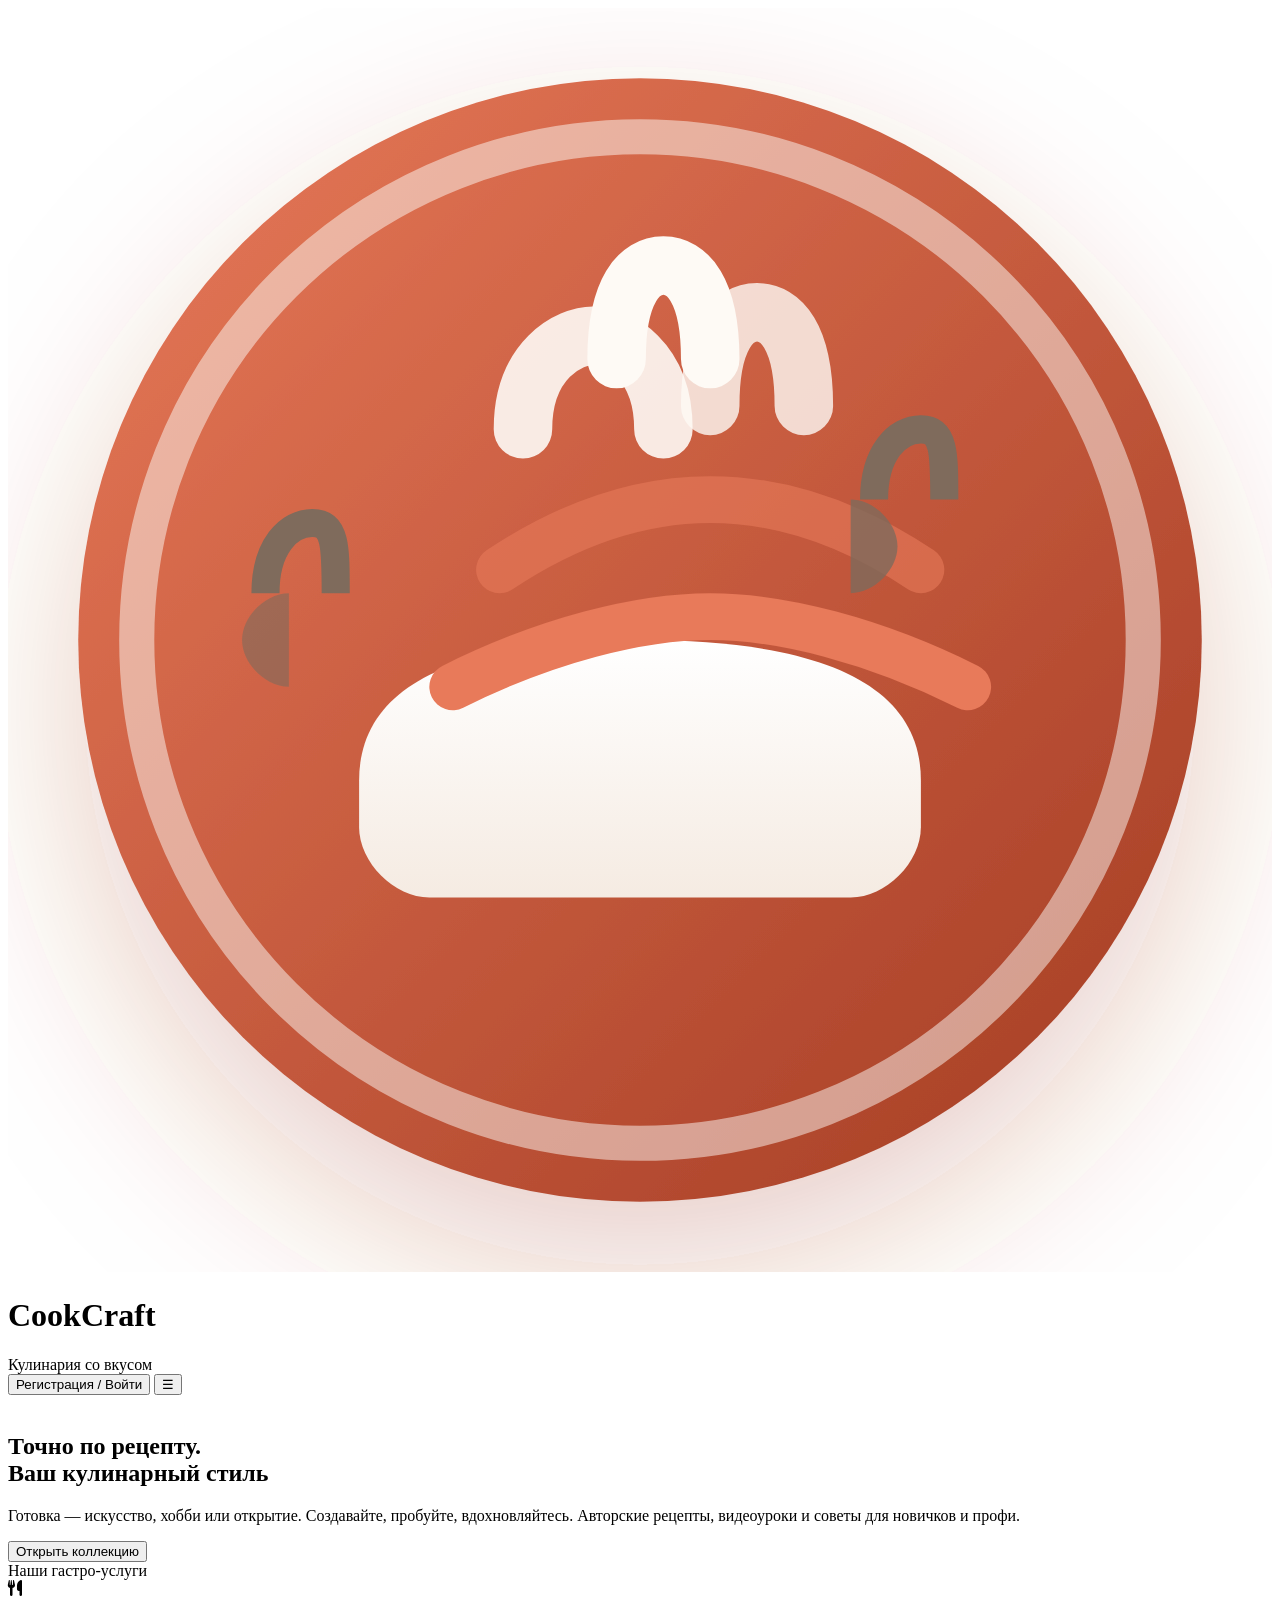
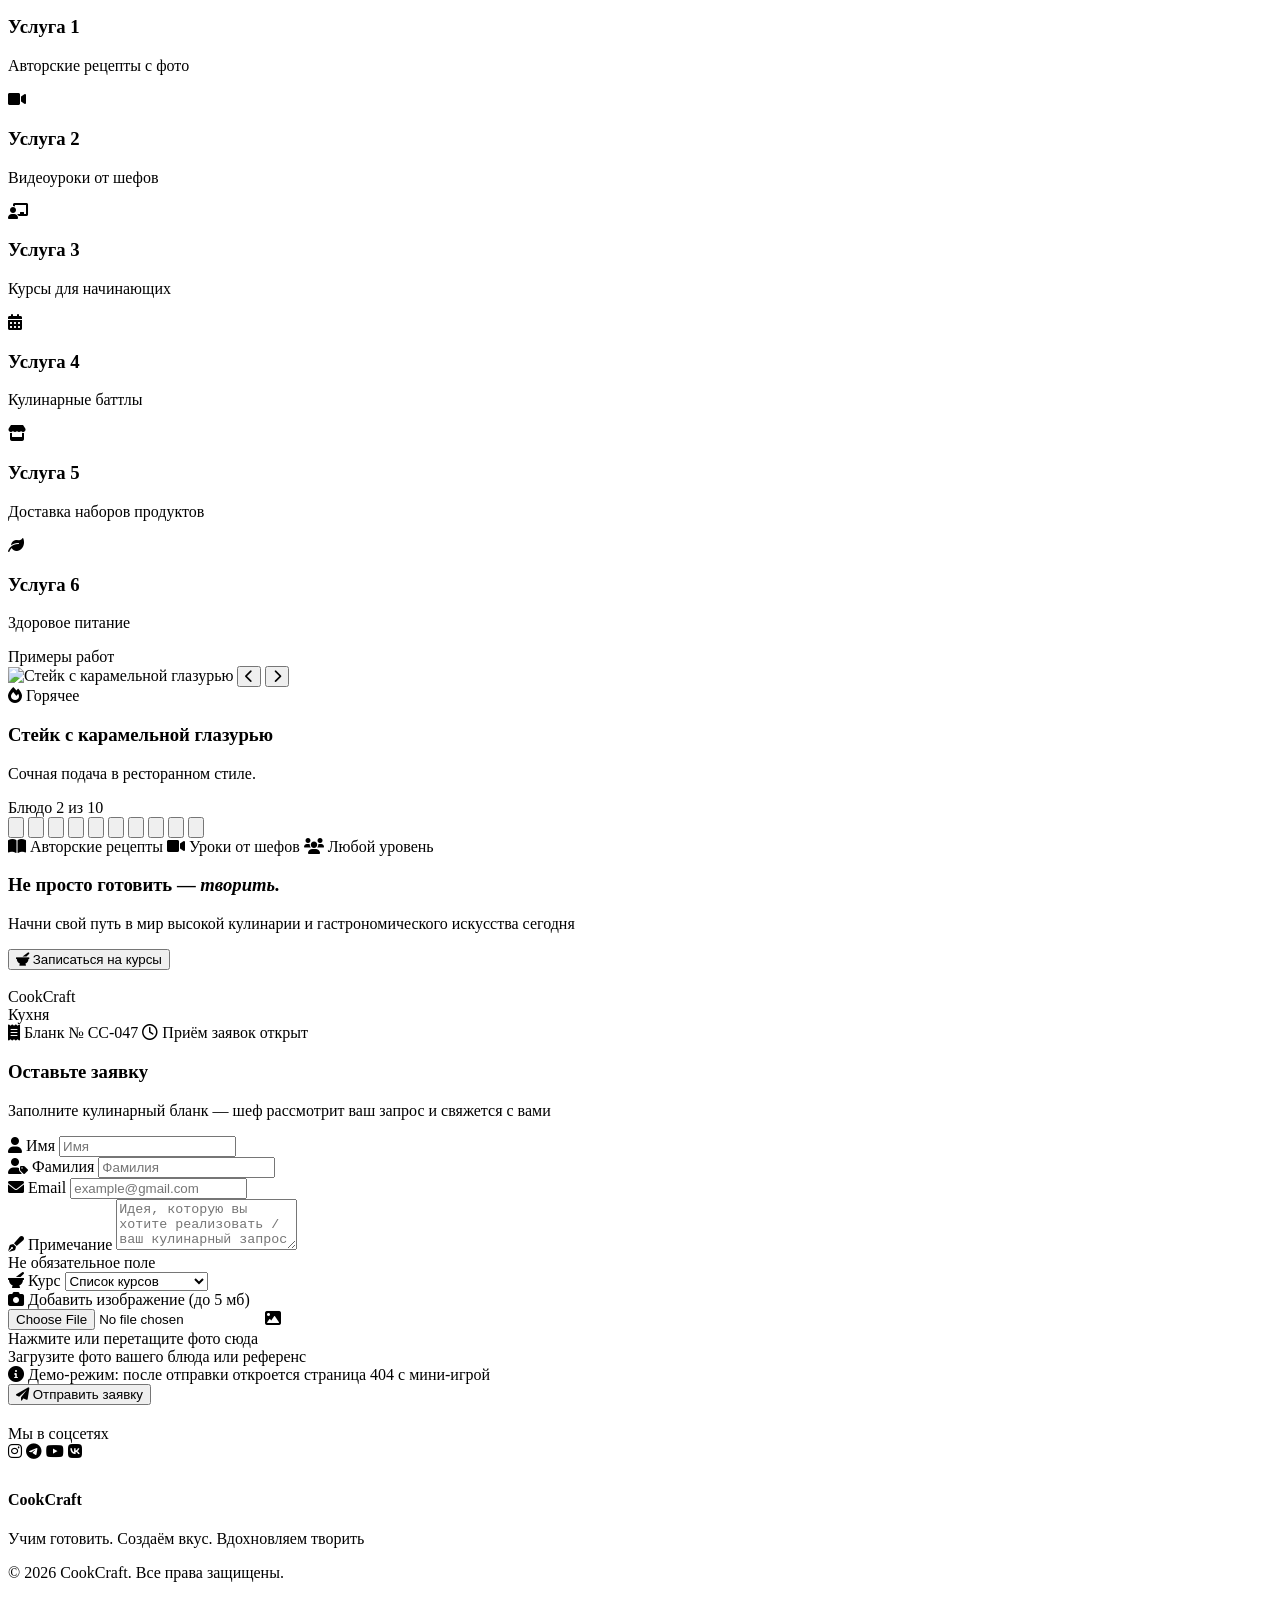
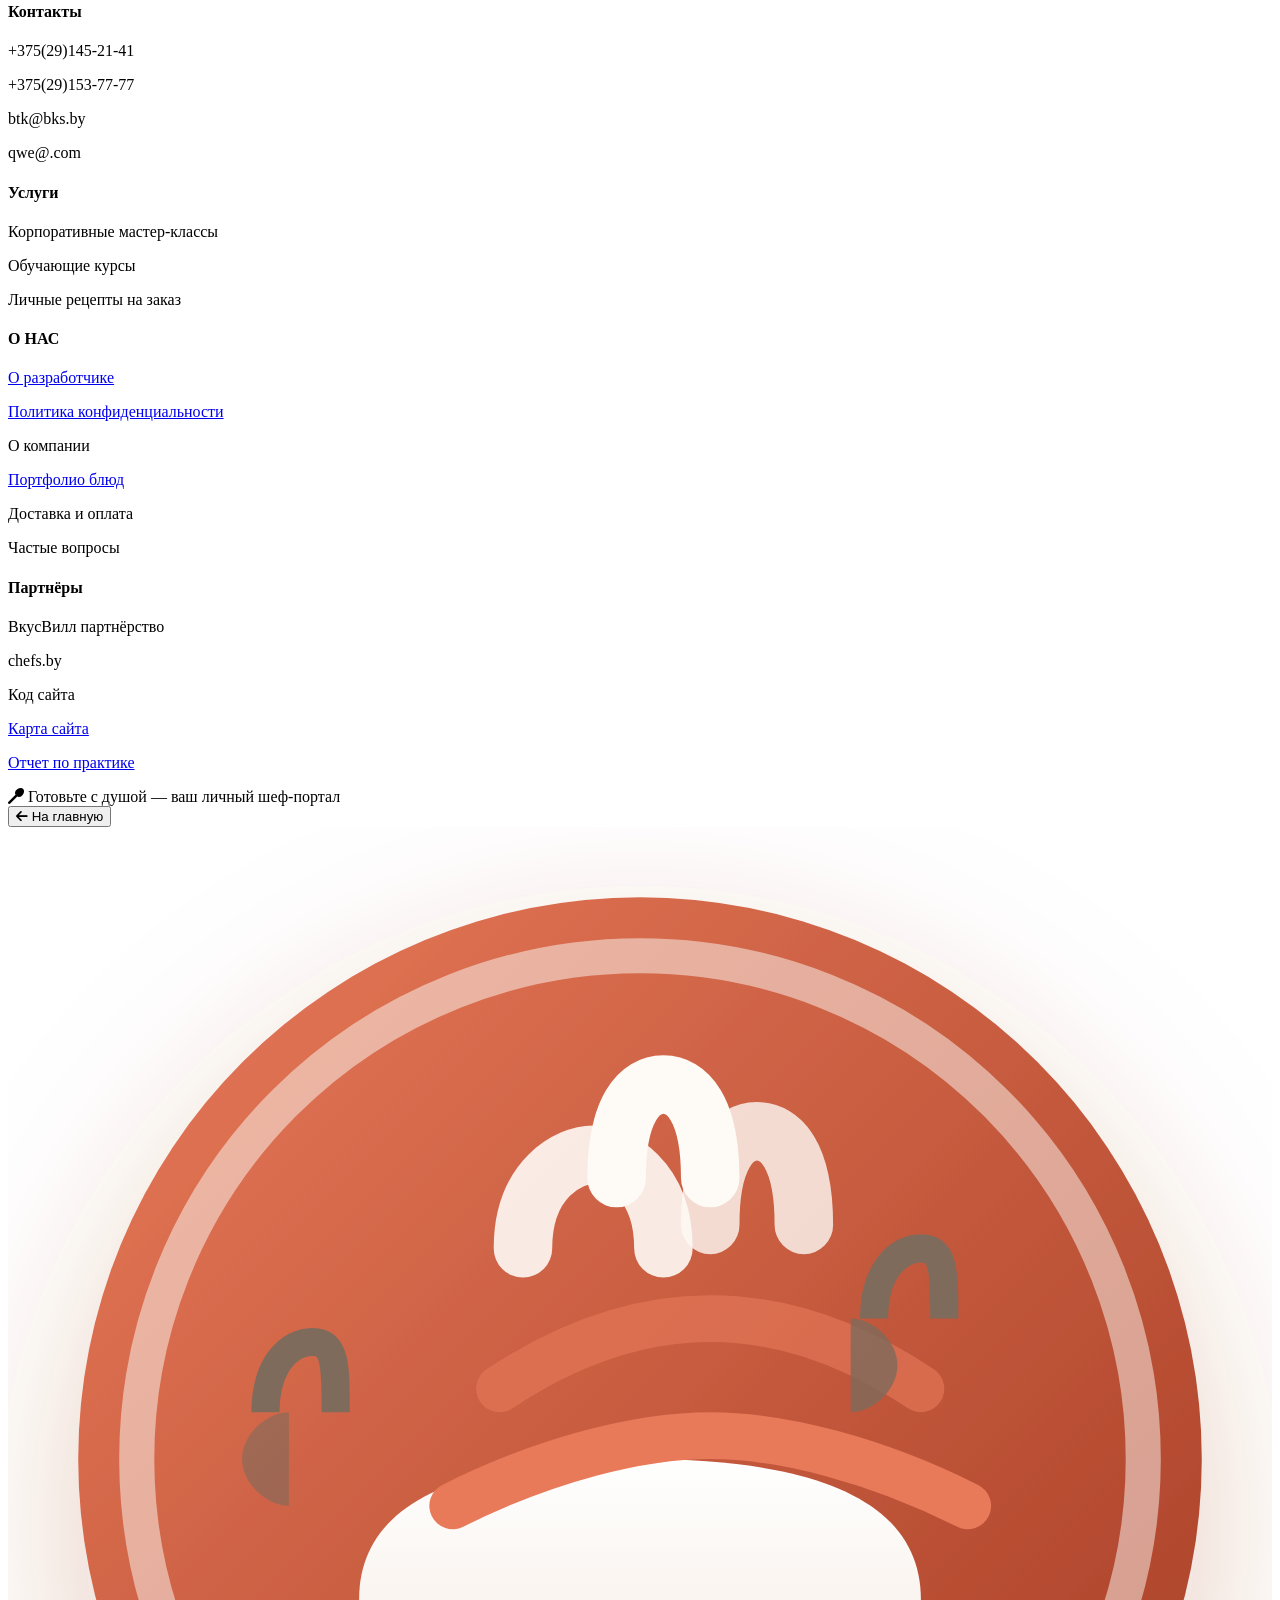
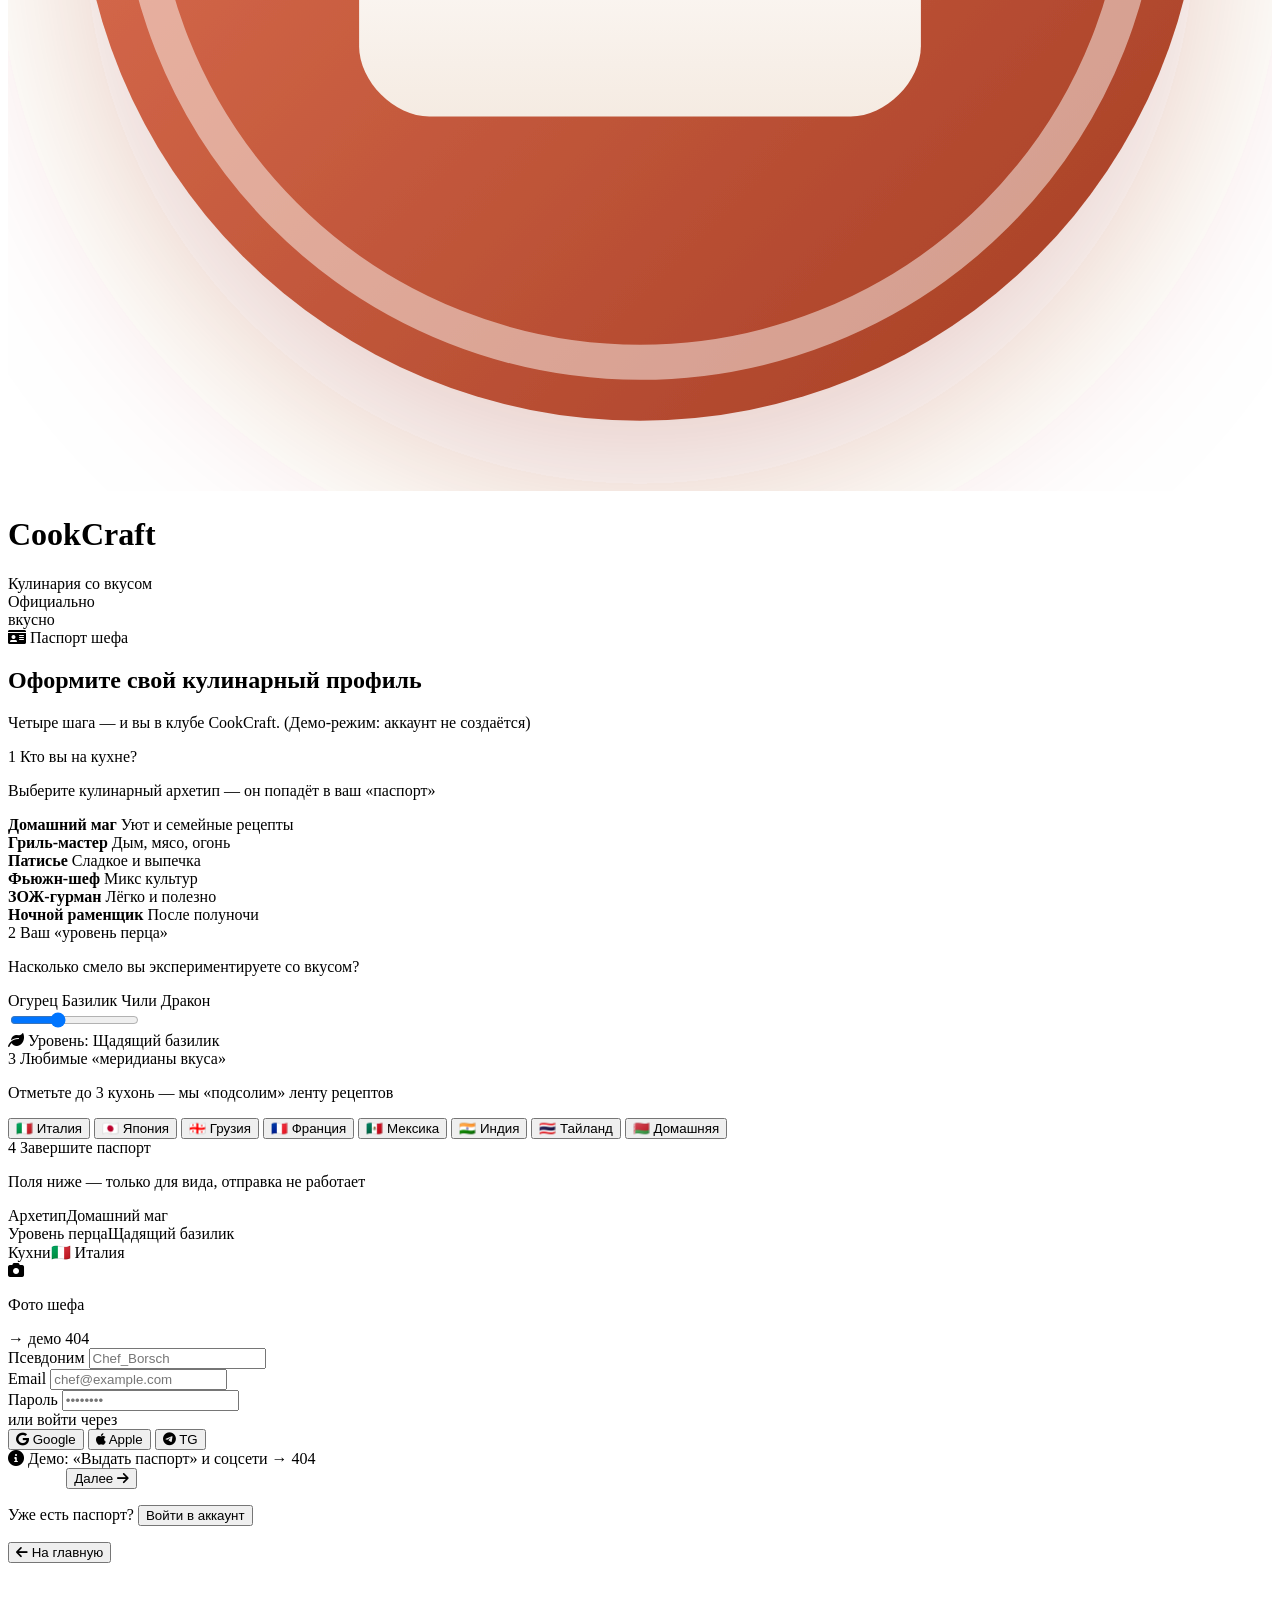
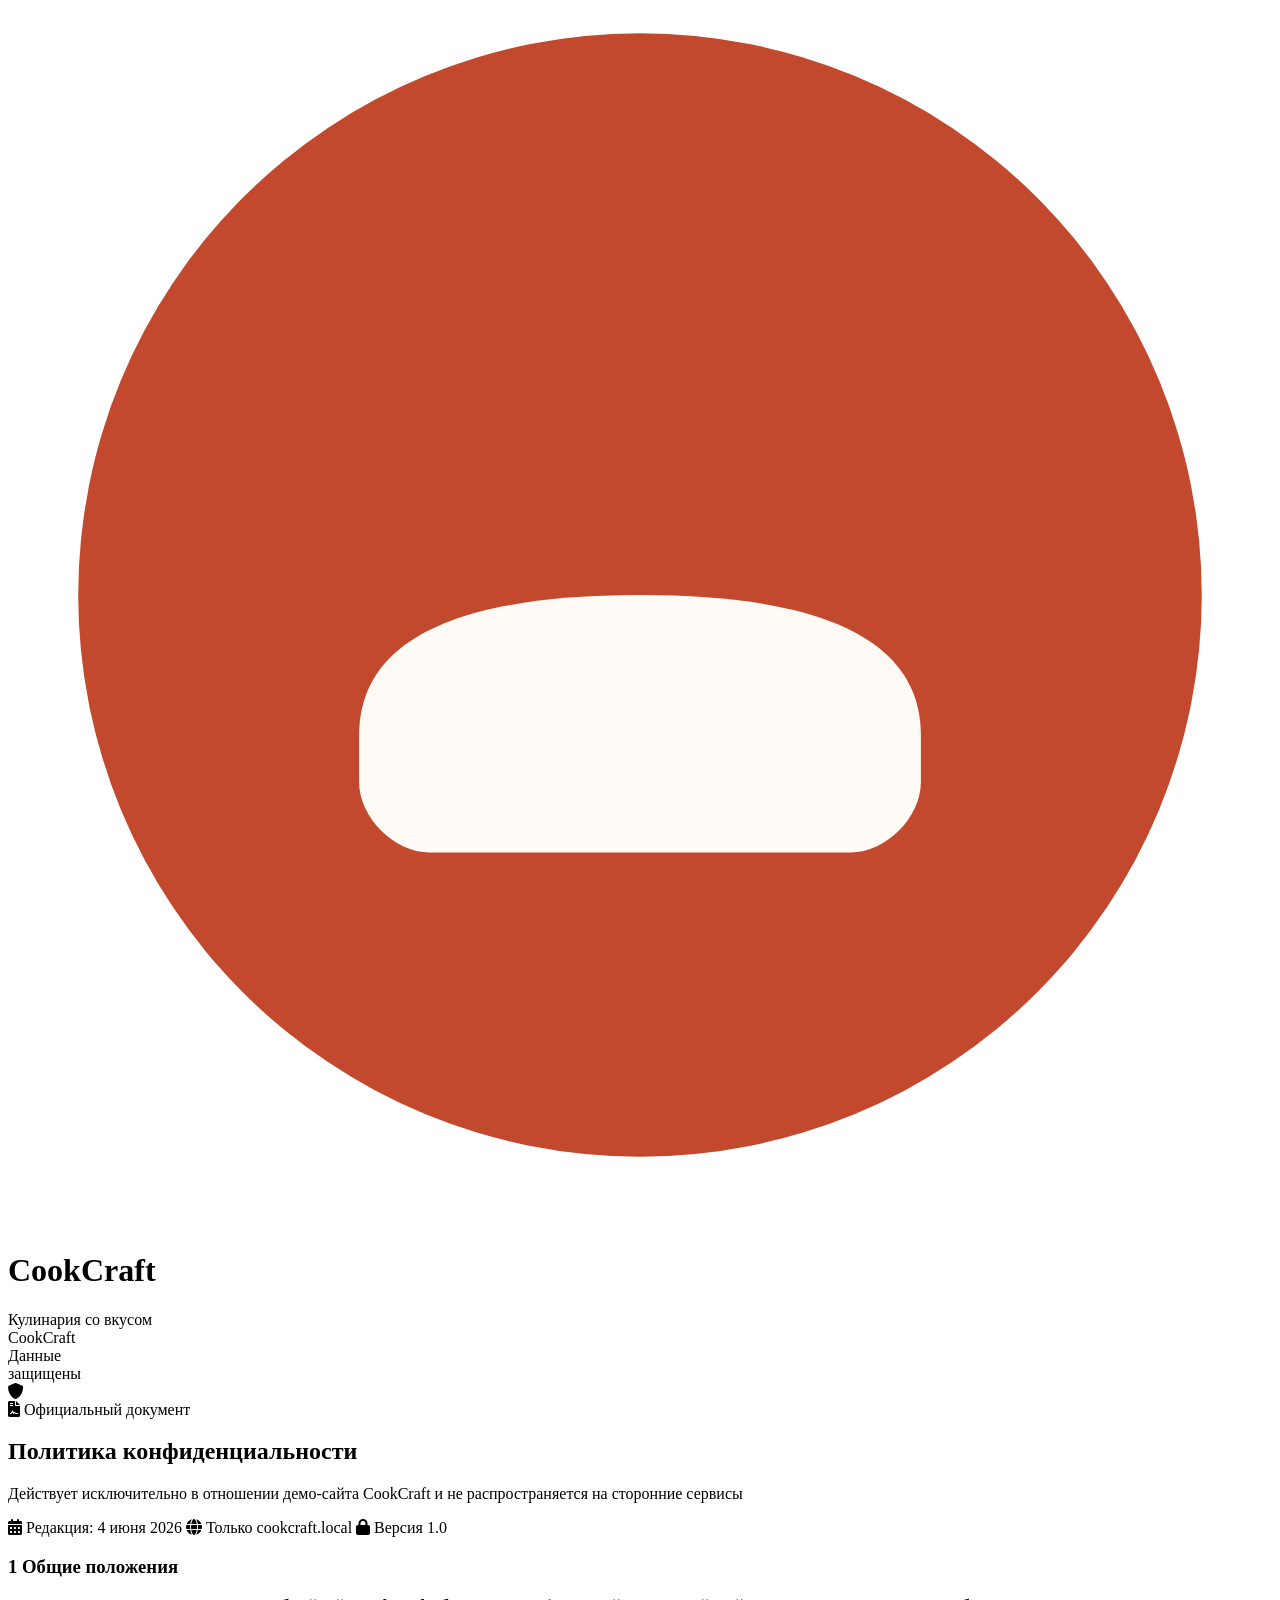
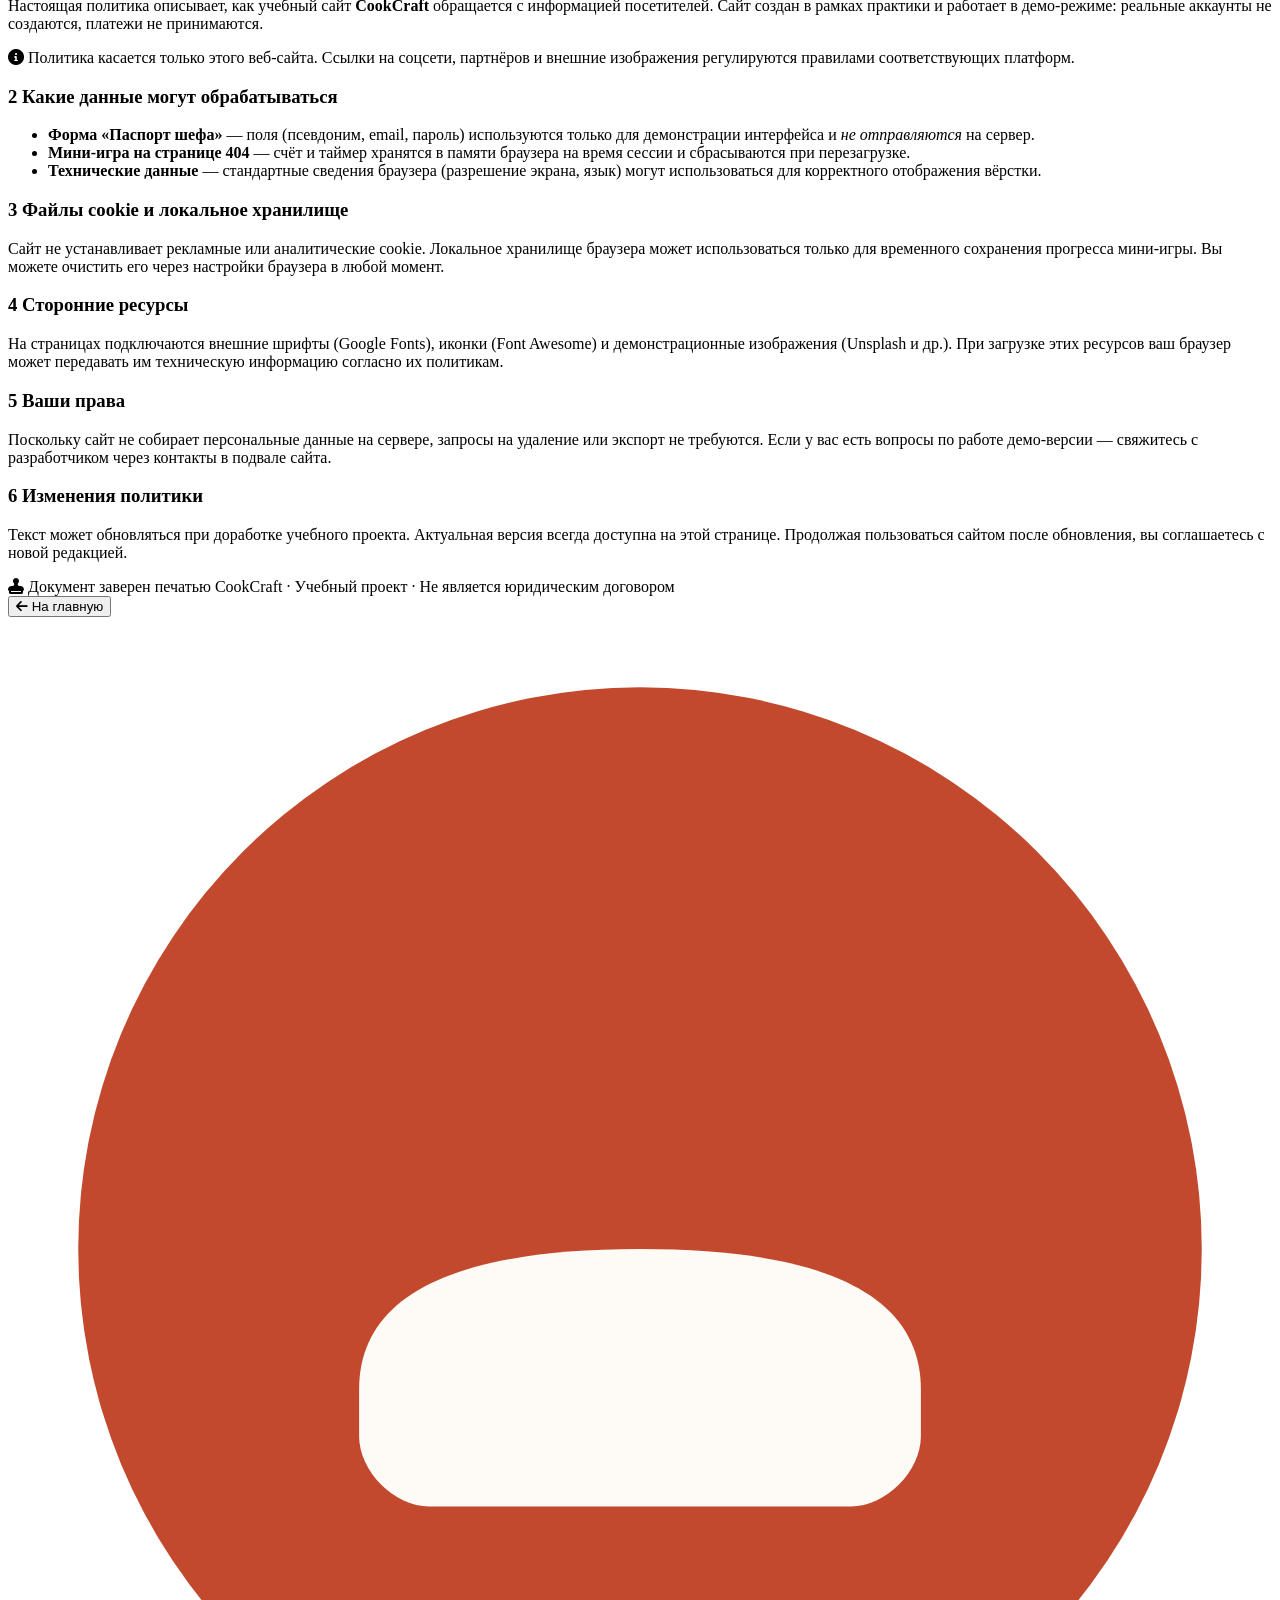
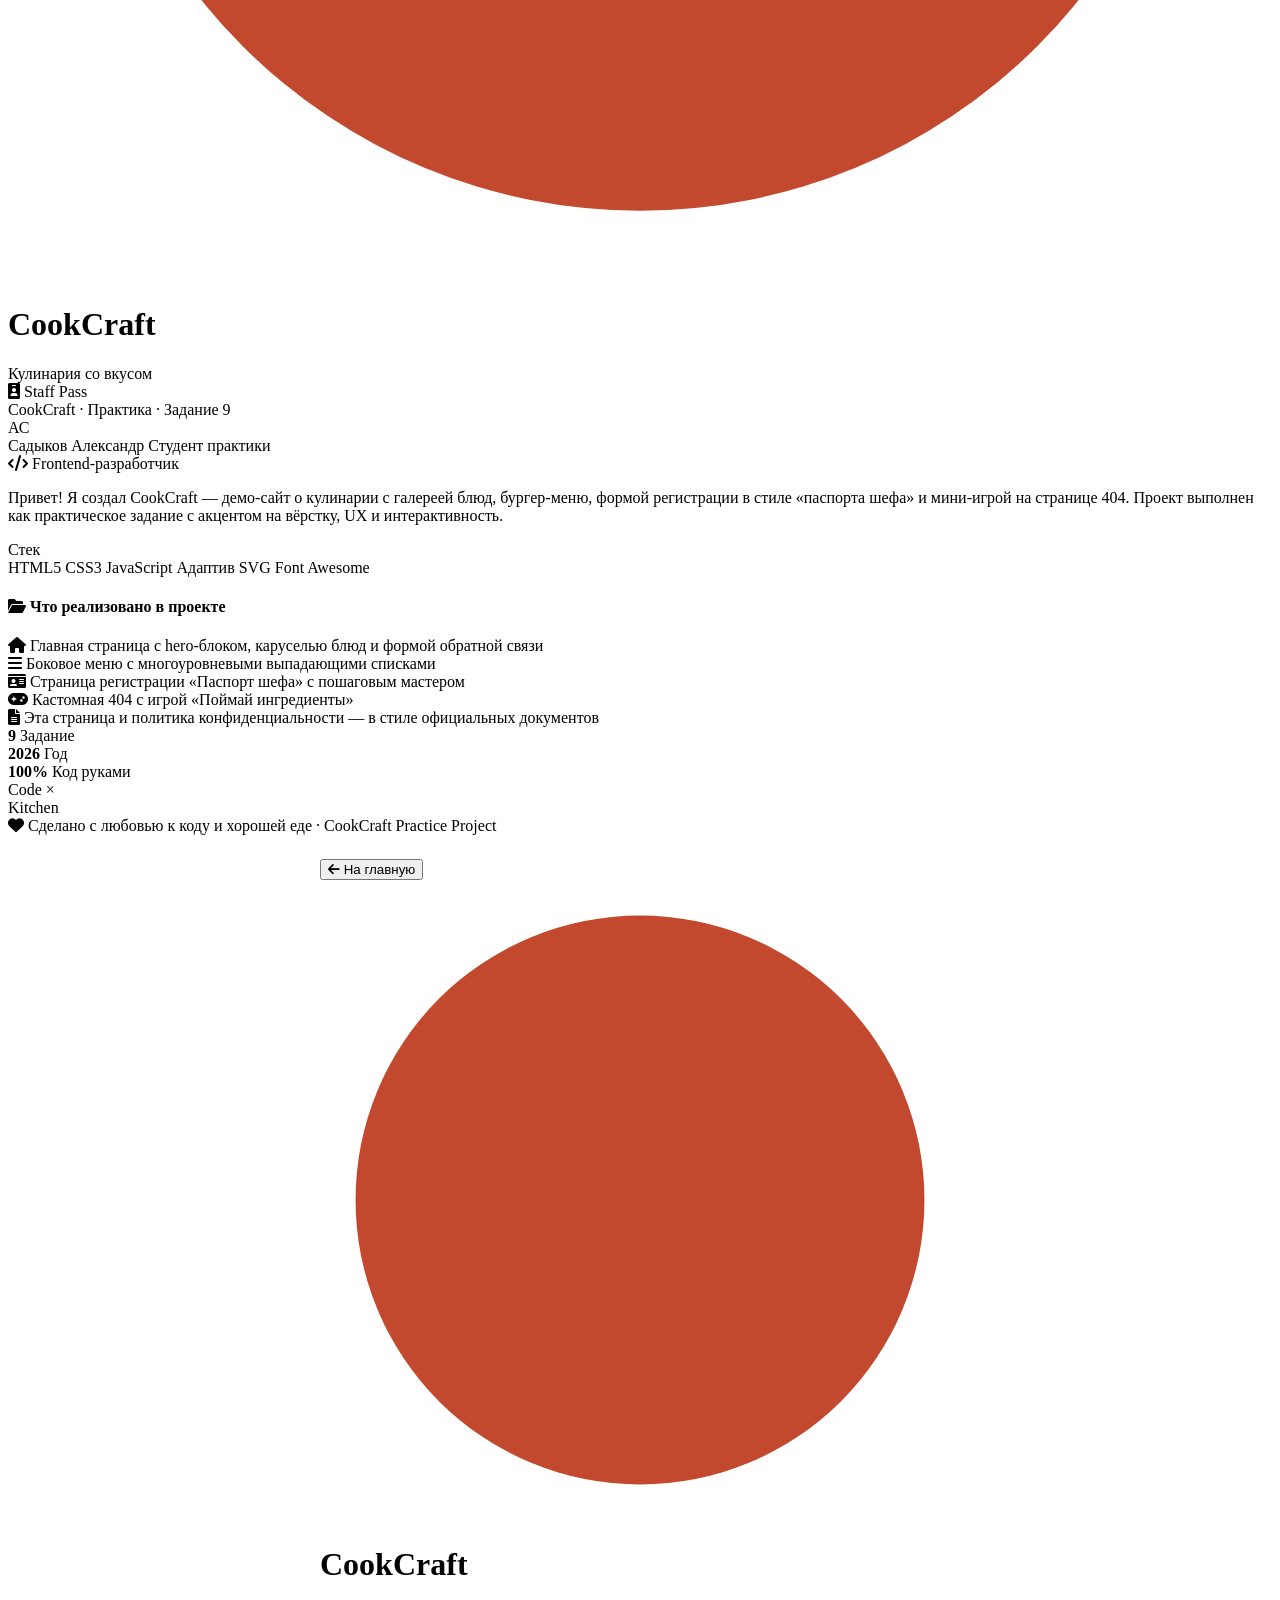
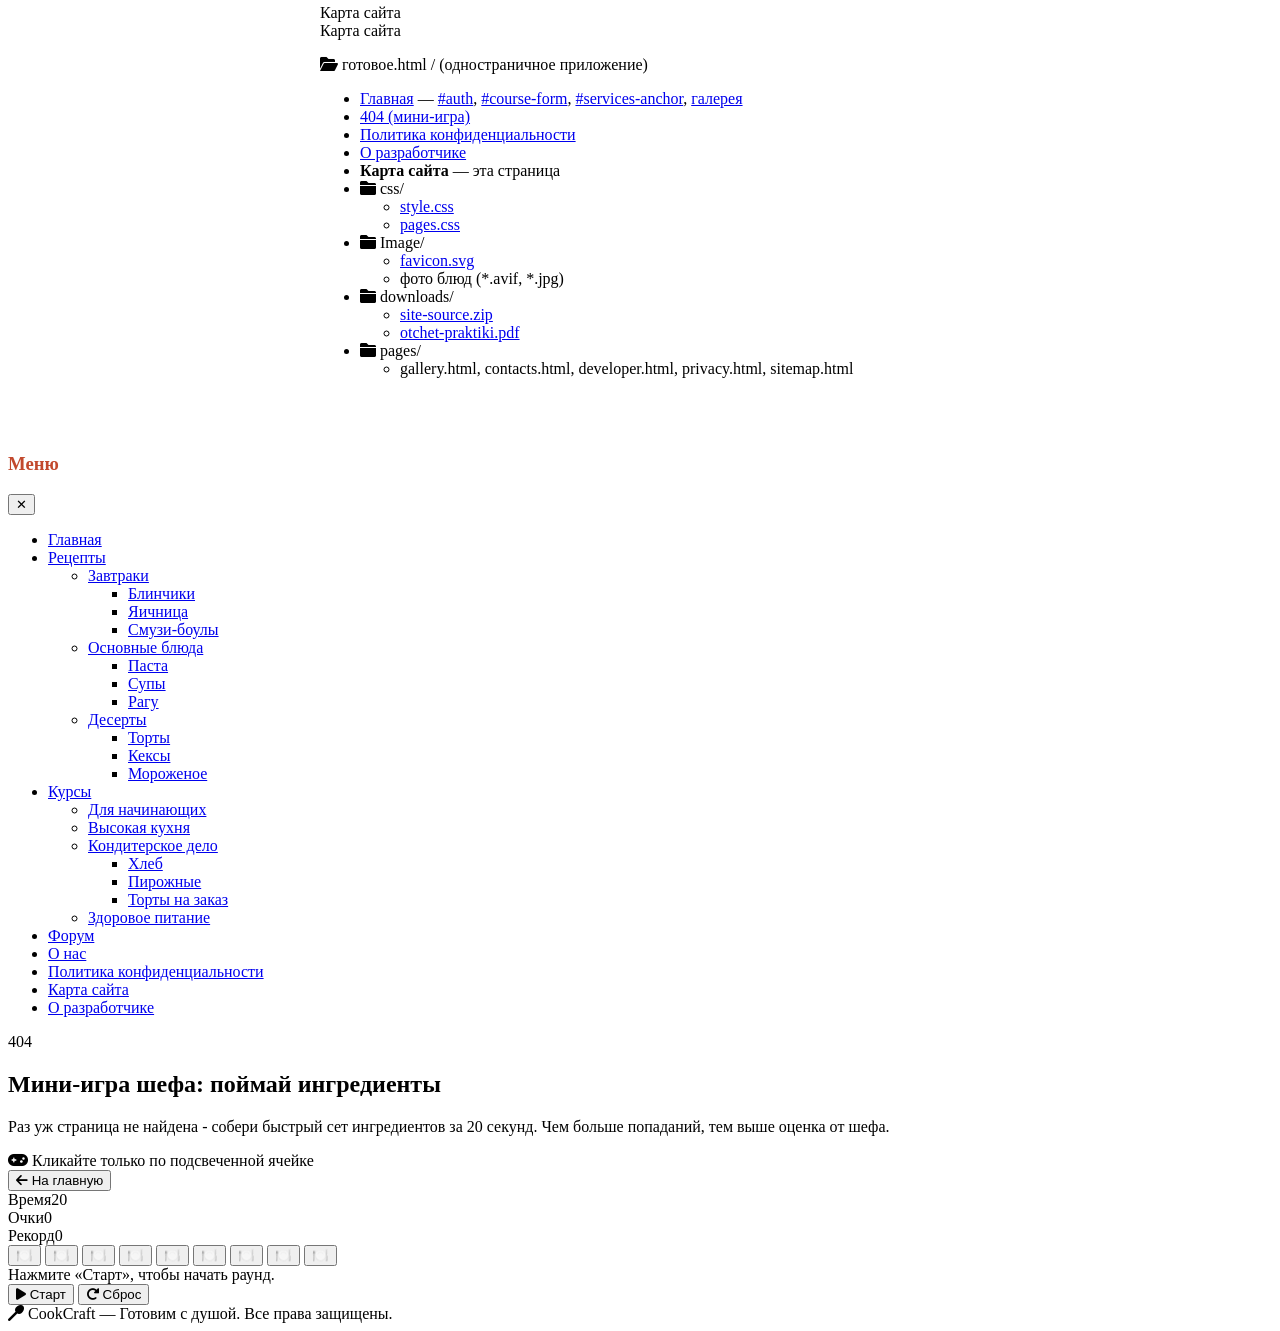
==== готовое.html @ fa6bad03 "Add files via upload" ====
﻿<!DOCTYPE html>
<html lang="ru">
<head>
    <meta charset="UTF-8">
    <meta name="viewport" content="width=device-width, initial-scale=1.0, user-scalable=yes">
    <title>CookCraft | Кулинарный сайт — рецепты, курсы, вдохновение</title>
    <link href="https://fonts.googleapis.com/css2?family=Inter:opsz,wght@14..32,300;14..32,400;14..32,500;14..32,600;14..32,700;14..32,800&family=Playfair+Display:ital,wght@0,600;0,700;0,800;1,600&display=swap" rel="stylesheet">
    <link rel="stylesheet" href="https://cdnjs.cloudflare.com/ajax/libs/font-awesome/6.0.0-beta3/css/all.min.css">
    <link rel="icon" type="image/svg+xml" href="Image/favicon.svg">
    <link rel="stylesheet" href="css/style.css">
    <link rel="stylesheet" href="css/pages.css">

</head>
<body>

<div id="mainContent" class="main-content">
    <div class="container">
        <div class="header">
            <div class="logo-area">
                <svg class="logo-icon" viewBox="0 0 54 54" xmlns="http://www.w3.org/2000/svg">
                    <defs>
                        <linearGradient id="lg1" x1="0%" y1="0%" x2="100%" y2="100%">
                            <stop offset="0%" stop-color="#e87a5a"/>
                            <stop offset="100%" stop-color="#a33b22"/>
                        </linearGradient>
                        <linearGradient id="lg2" x1="0%" y1="0%" x2="0%" y2="100%">
                            <stop offset="0%" stop-color="#fff"/>
                            <stop offset="100%" stop-color="#f5ebe2"/>
                        </linearGradient>
                        <filter id="s1" x="-20%" y="-20%" width="140%" height="140%">
                            <feDropShadow dx="0" dy="3" stdDeviation="4" flood-color="#a33b22" flood-opacity="0.25"/>
                        </filter>
                    </defs>
                    <circle cx="27" cy="27" r="24" fill="url(#lg1)" filter="url(#s1)"/>
                    <circle cx="27" cy="27" r="21.5" fill="none" stroke="#fefaf5" stroke-width="1.5" opacity="0.5"/>
                    <path d="M15 33c0-4 4-6 12-6s12 2 12 6v2c0 1.5-1.5 3-3 3H18c-1.5 0-3-1.5-3-3v-2z" fill="url(#lg2)"/>
                    <path d="M19 29c4-2 8-3 11-3s7 1 11 3" fill="none" stroke="#e87a5a" stroke-width="2" stroke-linecap="round"/>
                    <path d="M21 24c3-2 6-3 9-3s6 1 9 3" fill="none" stroke="#e87a5a" stroke-width="2" stroke-linecap="round" opacity="0.6"/>
                    <path d="M22 18c0-3 2-4 3-4s3 1 3 4" fill="none" stroke="#fefaf5" stroke-width="2.5" stroke-linecap="round" opacity="0.9"/>
                    <path d="M30 17c0-3 1-4 2-4s2 1 2 4" fill="none" stroke="#fefaf5" stroke-width="2.5" stroke-linecap="round" opacity="0.8"/>
                    <path d="M26 15c0-3 1-4 2-4s2 1 2 4" fill="none" stroke="#fefaf5" stroke-width="2.5" stroke-linecap="round"/>
                    <path d="M36 21c1 0 2 1 2 2s-1 2-2 2" fill="#7f6b5c" opacity="0.8"/>
                    <path d="M37 21c0-2 1-3 2-3s1 1 1 3" fill="none" stroke="#7f6b5c" stroke-width="1.2"/>
                    <path d="M12 25c-1 0-2 1-2 2s1 2 2 2" fill="#7f6b5c" opacity="0.6"/>
                    <path d="M11 25c0-2 1-3 2-3s1 1 1 3" fill="none" stroke="#7f6b5c" stroke-width="1.2"/>
                </svg>
                <div class="logo-text">
                    <h1>CookCraft</h1>
                    <span>Кулинария со вкусом</span>
                </div>
            </div>
            <div class="header-actions">
                <button type="button" class="header-reg-btn" id="openRegistrationBtn">Регистрация / Войти</button>
                <button class="burger-btn" id="burgerToggle">☰</button>
            </div>
        </div>

        <div class="hero">
            <div class="hero-bg" aria-hidden="true">
                <img src="Image/photo-1414235077428-338989a2e8c0.avif" alt="">
                <div class="hero-overlay"></div>
            </div>
            <div class="hero-content">
                <div class="hero-text">
                    <h2>Точно по рецепту. <br> Ваш кулинарный стиль</h2>
                    <p>Готовка — искусство, хобби или открытие. Создавайте, пробуйте, вдохновляйтесь. Авторские рецепты, видеоуроки и советы для новичков и профи.</p>
                    <button type="button" class="hero-btn scroll-gallery">Открыть коллекцию</button>
                </div>
            </div>
        </div>

        <div class="services" id="services-anchor">
            <div class="section-title">Наши гастро-услуги</div>
            <div class="services-grid">
                <div class="service-card scroll-gallery" role="button" tabindex="0">
                    <div class="service-card-media">
                        <span class="service-card-badge"><i class="fas fa-utensils"></i></span>
                    </div>
                    <div class="service-card-body"><h3>Услуга 1</h3><p>Авторские рецепты с фото</p></div>
                </div>
                <div class="service-card link-404" role="button" tabindex="0">
                    <div class="service-card-media">
                        <span class="service-card-badge"><i class="fas fa-video"></i></span>
                    </div>
                    <div class="service-card-body"><h3>Услуга 2</h3><p>Видеоуроки от шефов</p></div>
                </div>
                <div class="service-card scroll-course" role="button" tabindex="0">
                    <div class="service-card-media">
                        <span class="service-card-badge"><i class="fas fa-chalkboard-user"></i></span>
                    </div>
                    <div class="service-card-body"><h3>Услуга 3</h3><p>Курсы для начинающих</p></div>
                </div>
                <div class="service-card link-404" role="button" tabindex="0">
                    <div class="service-card-media">
                        <span class="service-card-badge"><i class="fas fa-calendar-alt"></i></span>
                    </div>
                    <div class="service-card-body"><h3>Услуга 4</h3><p>Кулинарные баттлы</p></div>
                </div>
                <div class="service-card link-404" role="button" tabindex="0">
                    <div class="service-card-media">
                        <span class="service-card-badge"><i class="fas fa-store"></i></span>
                    </div>
                    <div class="service-card-body"><h3>Услуга 5</h3><p>Доставка наборов продуктов</p></div>
                </div>
                <div class="service-card link-404" role="button" tabindex="0">
                    <div class="service-card-media">
                        <span class="service-card-badge"><i class="fas fa-leaf"></i></span>
                    </div>
                    <div class="service-card-body"><h3>Услуга 6</h3><p>Здоровое питание</p></div>
                </div>
            </div>
        </div>

        <div class="gallery" id="gallery">
            <div class="section-title">Примеры работ</div>
            <div class="gallery-showcase" id="galleryCarousel">
                <div class="gallery-main">
                    <div class="gallery-viewport" id="galleryViewport">
                        <img class="gallery-hero-img" id="galleryHeroImg" src="Image/photo-1498837167922-ddd27525d352.avif" alt="Сезонная тарелка шефа">
                        <button type="button" class="gallery-nav-btn" id="galleryPrev" aria-label="Предыдущее блюдо"><i class="fas fa-chevron-left"></i></button>
                        <button type="button" class="gallery-nav-btn" id="galleryNext" aria-label="Следующее блюдо"><i class="fas fa-chevron-right"></i></button>
                        <div class="gallery-progress" aria-hidden="true"><div class="gallery-progress-fill" id="galleryProgressFill"></div></div>
                    </div>
                    <div class="gallery-info">
                        <span class="gallery-info-tag" id="galleryPassTag"><i class="fas fa-leaf"></i> Заготовка</span>
                        <h3 id="galleryPassTitle">Сезонная тарелка шефа</h3>
                        <p id="galleryPassDesc">Свежие овощи, зелень и соус. Яркий старт меню.</p>
                        <div class="gallery-counter">Блюдо <span id="galleryCurrent">1</span> из <span id="galleryTotal">10</span></div>
                    </div>
                </div>
                <div class="gallery-thumbs" id="galleryThumbs">
                    <button type="button" class="gallery-thumb active" data-veg="tomato" data-index="0" data-full="Image/photo-1498837167922-ddd27525d352.avif" data-tag="Заготовка" data-icon="fa-leaf" data-title="Сезонная тарелка шефа" data-desc="Свежие овощи, зелень и соус. Яркий старт меню." aria-label="Сезонная тарелка">
                        <span class="gallery-veg-photo"><img src="Image/photo-1498837167922-ddd27525d352%20(1).avif" alt=""></span>
                    </button>
                    <button type="button" class="gallery-thumb" data-veg="pepper" data-index="1" data-full="Image/photo-1546833999-b9f581a1996d.avif" data-tag="Горячее" data-icon="fa-fire" data-title="Стейк с карамельной глазурью" data-desc="Сочная подача в ресторанном стиле." aria-label="Стейк">
                        <span class="gallery-veg-photo"><img src="Image/photo-1546833999-b9f581a1996d%20(1).avif" alt=""></span>
                    </button>
                    <button type="button" class="gallery-thumb" data-veg="eggplant" data-index="2" data-full="Image/photo-1571877227200-a0d98ea607e9.avif" data-tag="Десерт" data-icon="fa-cookie" data-title="Крем-брюле с ягодами" data-desc="Нежный десерт с хрустящей карамелью." aria-label="Крем-брюле">
                        <span class="gallery-veg-photo"><img src="Image/photo-1571877227200-a0d98ea607e9%20(1).avif" alt=""></span>
                    </button>
                    <button type="button" class="gallery-thumb" data-veg="carrot" data-index="3" data-full="Image/tagliatelle.jpg" data-tag="Паста" data-icon="fa-utensils" data-title="Тальятелле с трюфелем" data-desc="Домашняя паста и сливочный соус." aria-label="Паста">
                        <span class="gallery-veg-photo"><img src="Image/tagliatelle.jpg" alt=""></span>
                    </button>
                    <button type="button" class="gallery-thumb" data-veg="pumpkin" data-index="4" data-full="Image/photo-1547592166-23ac45744acd.avif" data-tag="Суп" data-icon="fa-mortar-pestle" data-title="Крем-суп из тыквы" data-desc="Тёплая классика с тостами и маслом." aria-label="Суп">
                        <span class="gallery-veg-photo"><img src="Image/photo-1547592166-23ac45744acd%20(1).avif" alt=""></span>
                    </button>
                    <button type="button" class="gallery-thumb" data-veg="cucumber" data-index="5" data-full="Image/photo-1546069901-ba9599a7e63c.avif" data-tag="ЗОЖ" data-icon="fa-seedling" data-title="Боул с авокадо и киноа" data-desc="Лёгкая подача для свежего меню." aria-label="Боул">
                        <span class="gallery-veg-photo"><img src="Image/photo-1546069901-ba9599a7e63c%20(1).avif" alt=""></span>
                    </button>
                    <button type="button" class="gallery-thumb" data-veg="lemon" data-index="6" data-full="Image/photo-1504674900247-0877df9cc836.avif" data-tag="Завтрак" data-icon="fa-sun" data-title="Завтрак шефа" data-desc="Красочная подача для идеального утра." aria-label="Завтрак">
                        <span class="gallery-veg-photo"><img src="Image/photo-1504674900247-0877df9cc836%20(1).avif" alt=""></span>
                    </button>
                    <button type="button" class="gallery-thumb" data-veg="tomato" data-index="7" data-full="Image/6003d054520a97c6cc64d61b5c8d73a0.jpg" data-tag="Выпечка" data-icon="fa-pizza-slice" data-title="Пицца из дровяной печи" data-desc="Хрустящая корочка и ароматный томатный соус." aria-label="Пицца">
                        <span class="gallery-veg-photo"><img src="Image/6003d054520a97c6cc64d61b5c8d73a0.jpg" alt=""></span>
                    </button>
                    <button type="button" class="gallery-thumb" data-veg="broccoli" data-index="8" data-full="Image/photo-1579584425555-c3ce17fd4351.avif" data-tag="Азия" data-icon="fa-fish" data-title="Суши-сет «Sakura»" data-desc="Точная нарезка и идеальная рисовая текстура." aria-label="Суши">
                        <span class="gallery-veg-photo"><img src="Image/photo-1579584425555-c3ce17fd4351%20(1).avif" alt=""></span>
                    </button>
                    <button type="button" class="gallery-thumb" data-veg="corn" data-index="9" data-full="Image/photo-1509440159596-0249088772ff.avif" data-tag="Хлеб" data-icon="fa-bread-slice" data-title="Домашний хлеб на закваске" data-desc="Золотистая корка и мягкий мякиш." aria-label="Хлеб">
                        <span class="gallery-veg-photo"><img src="Image/photo-1509440159596-0249088772ff%20(1).avif" alt=""></span>
                    </button>
                </div>
            </div>
        </div>
        <div class="craft-section">
            <div class="craft-inner">
                <div class="craft-content">
                    <div class="craft-tags">
                        <span class="craft-tag"><i class="fas fa-book-open"></i> Авторские рецепты</span>
                        <span class="craft-tag"><i class="fas fa-video"></i> Уроки от шефов</span>
                        <span class="craft-tag"><i class="fas fa-users"></i> Любой уровень</span>
                    </div>
                    <h3>Не просто готовить — <em>творить.</em></h3>
                    <p>Начни свой путь в мир высокой кулинарии и гастрономического искусства сегодня</p>
                    <div class="craft-actions">
                        <button type="button" class="course-btn scroll-course"><i class="fas fa-mortar-pestle"></i> Записаться на курсы</button>
                    </div>
                </div>
                <div class="craft-visual" aria-hidden="true">
                    <div class="craft-photo-wrap">
                        <img src="Image/photo-1512058564366-18510be2db19.jpg" alt="" loading="lazy">
                    </div>
                </div>
            </div>
        </div>

        <div class="form-section" id="course-form">
            <div class="order-slip">
                <div class="order-slip-pin" aria-hidden="true"></div>
                <div class="order-slip-header">
                    <div class="order-slip-stamp">CookCraft<br>Кухня</div>
                    <div class="order-slip-meta">
                        <span class="order-slip-num"><i class="fas fa-receipt"></i> Бланк № CC-047</span>
                        <span class="order-slip-date"><i class="far fa-clock"></i> Приём заявок открыт</span>
                    </div>
                    <h3>Оставьте заявку</h3>
                    <p>Заполните кулинарный бланк — шеф рассмотрит ваш запрос и свяжется с вами</p>
                </div>

                <form id="culinaryForm" class="order-slip-body" onsubmit="event.preventDefault(); show404Page();">
                    <div class="form-row">
                        <div class="form-group">
                            <label><i class="fas fa-user"></i> Имя</label>
                            <input type="text" placeholder="Имя" required>
                        </div>
                        <div class="form-group">
                            <label><i class="fas fa-user-tag"></i> Фамилия</label>
                            <input type="text" placeholder="Фамилия">
                        </div>
                        <div class="form-group">
                            <label><i class="fas fa-envelope"></i> Email</label>
                            <input type="email" placeholder="example@gmail.com" required>
                        </div>
                    </div>
                    <div class="form-row">
                        <div class="form-group">
                            <label><i class="fas fa-pen-fancy"></i> Примечание</label>
                            <textarea rows="3" placeholder="Идея, которую вы хотите реализовать / ваш кулинарный запрос"></textarea>
                            <div class="note-text">Не обязательное поле</div>
                        </div>
                        <div class="form-group">
                            <label><i class="fas fa-mortar-pestle"></i> Курс</label>
                            <select>
                                <option>Список курсов</option>
                                <option>Основы кулинарии</option>
                                <option>Высокая кухня</option>
                                <option>Выпечка и десерты</option>
                                <option>Здоровое меню</option>
                            </select>
                        </div>
                    </div>
                    <div class="form-row">
                        <div class="form-group">
                            <label><i class="fas fa-camera"></i> Добавить изображение (до 5 мб)</label>
                            <div class="file-zone">
                                <input type="file" accept="image/*" class="file-upload" aria-label="Загрузить изображение">
                                <i class="fas fa-image file-zone-icon" aria-hidden="true"></i>
                                <div class="file-zone-text">Нажмите или перетащите фото сюда</div>
                                <div class="note-text">Загрузите фото вашего блюда или референс</div>
                            </div>
                        </div>
                    </div>
                    <div class="order-slip-footer">
                        <div class="order-slip-hint">
                            <i class="fas fa-info-circle"></i>
                            Демо-режим: после отправки откроется страница 404 с мини-игрой
                        </div>
                        <button type="submit" class="submit-btn open-404-page">
                            <i class="fas fa-paper-plane"></i> Отправить заявку
                        </button>
                    </div>
                </form>

                <div class="order-slip-tear" aria-hidden="true"></div>
            </div>
        </div>

        <div style="margin: 20px 0 30px;">
            <div class="section-title">Мы в соцсетях</div>
            <div class="social-icons">
                <i class="fab fa-instagram open-404-page"></i>
                <i class="fab fa-telegram open-404-page"></i>
                <i class="fab fa-youtube open-404-page"></i>
                <i class="fab fa-vk open-404-page"></i>
            </div>
        </div>
    </div>

    <div class="footer">
        <div class="container">
            <div class="footer-grid">
                <div class="footer-col">
                    <h4>CookCraft</h4>
                    <p>Учим готовить. Создаём вкус. Вдохновляем творить</p>
                    <p>© 2026 CookCraft. Все права защищены.</p>
                </div>
                <div class="footer-col">
                    <h4>Контакты</h4>
                    <div class="contact-item"><p>+375(29)145-21-41</p></div>
                    <div class="contact-item"><p>+375(29)153-77-77</p></div>
                    <div class="contact-item"><p>btk@bks.by</p></div>
                    <div class="contact-item"><p>qwe@.com</p></div>
                </div>
                <div class="footer-col">
                    <h4>Услуги</h4>
                    <p class="footer-link-404">Корпоративные мастер-классы</p>
                    <p class="footer-link-404">Обучающие курсы</p>
                    <p class="footer-link-404">Личные рецепты на заказ</p>
                </div>
                <div class="footer-col">
                    <h4>О НАС</h4>
                    <p><a href="#developer" class="nav-link-developer">О разработчике</a></p>
                    <p><a href="#privacy" class="nav-link-privacy">Политика конфиденциальности</a></p>
                    <p class="footer-link-404">О компании</p>
                    <p><a href="#gallery" class="scroll-gallery">Портфолио блюд</a></p>
                    <p class="footer-link-404">Доставка и оплата</p>
                    <p class="footer-link-404">Частые вопросы</p>
                </div>
                <div class="footer-col">
                    <h4>Партнёры</h4>
                    <p class="footer-link-404">ВкусВилл партнёрство</p>
                    <p class="footer-link-404">chefs.by</p>
                    <p class="footer-link-404">Код сайта</p>
                    <p><a href="#sitemap" class="nav-link-sitemap">Карта сайта</a></p>
                    <p><a href="downloads/otchet-praktiki.pdf" target="_blank">Отчет по практике</a></p>
                </div>
            </div>
            <div class="copyright"><i class="fas fa-utensil-spoon"></i> Готовьте с душой — ваш личный шеф-портал</div>
        </div>
    </div>
</div>

<div id="auth" class="page-registration">
    <div class="reg-wrap">
        <div class="reg-top-bar">
            <button type="button" class="reg-back-btn" id="regBackToHome"><i class="fas fa-arrow-left"></i><span class="reg-back-text"> На главную</span></button>
            <div class="logo-area" style="pointer-events:none;">
                <svg class="logo-icon" viewBox="0 0 54 54" xmlns="http://www.w3.org/2000/svg" aria-hidden="true">
                    <defs>
                        <linearGradient id="reg-lg1" x1="0%" y1="0%" x2="100%" y2="100%">
                            <stop offset="0%" stop-color="#e87a5a"/>
                            <stop offset="100%" stop-color="#a33b22"/>
                        </linearGradient>
                        <linearGradient id="reg-lg2" x1="0%" y1="0%" x2="0%" y2="100%">
                            <stop offset="0%" stop-color="#fff"/>
                            <stop offset="100%" stop-color="#f5ebe2"/>
                        </linearGradient>
                        <filter id="reg-s1" x="-20%" y="-20%" width="140%" height="140%">
                            <feDropShadow dx="0" dy="3" stdDeviation="4" flood-color="#a33b22" flood-opacity="0.25"/>
                        </filter>
                    </defs>
                    <circle cx="27" cy="27" r="24" fill="url(#reg-lg1)" filter="url(#reg-s1)"/>
                    <circle cx="27" cy="27" r="21.5" fill="none" stroke="#fefaf5" stroke-width="1.5" opacity="0.5"/>
                    <path d="M15 33c0-4 4-6 12-6s12 2 12 6v2c0 1.5-1.5 3-3 3H18c-1.5 0-3-1.5-3-3v-2z" fill="url(#reg-lg2)"/>
                    <path d="M19 29c4-2 8-3 11-3s7 1 11 3" fill="none" stroke="#e87a5a" stroke-width="2" stroke-linecap="round"/>
                    <path d="M21 24c3-2 6-3 9-3s6 1 9 3" fill="none" stroke="#e87a5a" stroke-width="2" stroke-linecap="round" opacity="0.6"/>
                    <path d="M22 18c0-3 2-4 3-4s3 1 3 4" fill="none" stroke="#fefaf5" stroke-width="2.5" stroke-linecap="round" opacity="0.9"/>
                    <path d="M30 17c0-3 1-4 2-4s2 1 2 4" fill="none" stroke="#fefaf5" stroke-width="2.5" stroke-linecap="round" opacity="0.8"/>
                    <path d="M26 15c0-3 1-4 2-4s2 1 2 4" fill="none" stroke="#fefaf5" stroke-width="2.5" stroke-linecap="round"/>
                    <path d="M36 21c1 0 2 1 2 2s-1 2-2 2" fill="#7f6b5c" opacity="0.8"/>
                    <path d="M37 21c0-2 1-3 2-3s1 1 1 3" fill="none" stroke="#7f6b5c" stroke-width="1.2"/>
                    <path d="M12 25c-1 0-2 1-2 2s1 2 2 2" fill="#7f6b5c" opacity="0.6"/>
                    <path d="M11 25c0-2 1-3 2-3s1 1 1 3" fill="none" stroke="#7f6b5c" stroke-width="1.2"/>
                </svg>
                <div class="logo-text">
                    <h1>CookCraft</h1>
                    <span>Кулинария со вкусом</span>
                </div>
            </div>
        </div>

        <div class="reg-passport">
            <div class="reg-stamp">Официально<br>вкусно</div>
            <div class="reg-passport-header">
                <div class="reg-badge"><i class="fas fa-id-card"></i> Паспорт шефа</div>
                <h2>Оформите свой кулинарный профиль</h2>
                <p>Четыре шага — и вы в клубе CookCraft. (Демо-режим: аккаунт не создаётся)</p>
            </div>

            <div class="reg-steps-indicator" id="regStepsIndicator">
                <span class="reg-step-dot active" data-step="0"></span>
                <span class="reg-step-dot" data-step="1"></span>
                <span class="reg-step-dot" data-step="2"></span>
                <span class="reg-step-dot" data-step="3"></span>
            </div>

            <div class="reg-body">
                <div class="reg-step-panel active" data-step="0">
                    <div class="reg-step-title"><span class="step-num">1</span> Кто вы на кухне?</div>
                    <p class="reg-step-desc">Выберите кулинарный архетип — он попадёт в ваш «паспорт»</p>
                    <div class="chef-archetypes" id="archetypeGrid">
                        <div class="archetype-card selected" data-arch="Домашний маг">
                            <strong>Домашний маг</strong>
                            <span>Уют и семейные рецепты</span>
                        </div>
                        <div class="archetype-card" data-arch="Гриль-мастер">
                            <strong>Гриль-мастер</strong>
                            <span>Дым, мясо, огонь</span>
                        </div>
                        <div class="archetype-card" data-arch="Патисье">
                            <strong>Патисье</strong>
                            <span>Сладкое и выпечка</span>
                        </div>
                        <div class="archetype-card" data-arch="Фьюжн-экспериментатор">
                            <strong>Фьюжн-шеф</strong>
                            <span>Микс культур</span>
                        </div>
                        <div class="archetype-card" data-arch="ЗОЖ-гурман">
                            <strong>ЗОЖ-гурман</strong>
                            <span>Лёгко и полезно</span>
                        </div>
                        <div class="archetype-card" data-arch="Ночной раменщик">
                            <strong>Ночной раменщик</strong>
                            <span>После полуночи</span>
                        </div>
                    </div>
                </div>

                <div class="reg-step-panel" data-step="1">
                    <div class="reg-step-title"><span class="step-num">2</span> Ваш «уровень перца»</div>
                    <p class="reg-step-desc">Насколько смело вы экспериментируете со вкусом?</p>
                    <div class="spice-meter">
                        <div class="spice-labels">
                            <span>Огурец</span>
                            <span>Базилик</span>
                            <span>Чили</span>
                            <span>Дракон</span>
                        </div>
                        <div class="spice-track"></div>
                        <div class="spice-thumb-wrap">
                            <input type="range" class="spice-slider" id="spiceSlider" min="0" max="100" value="35">
                        </div>
                        <div class="spice-value-display" id="spiceDisplay"><i class="fas fa-pepper-hot"></i> Уровень: щадящий базилик</div>
                    </div>
                </div>

                <div class="reg-step-panel" data-step="2">
                    <div class="reg-step-title"><span class="step-num">3</span> Любимые «меридианы вкуса»</div>
                    <p class="reg-step-desc">Отметьте до 3 кухонь — мы «подсолим» ленту рецептов</p>
                    <div class="cuisine-tags" id="cuisineTags">
                        <button type="button" class="cuisine-tag selected">🇮🇹 Италия</button>
                        <button type="button" class="cuisine-tag">🇯🇵 Япония</button>
                        <button type="button" class="cuisine-tag">🇬🇪 Грузия</button>
                        <button type="button" class="cuisine-tag">🇫🇷 Франция</button>
                        <button type="button" class="cuisine-tag">🇲🇽 Мексика</button>
                        <button type="button" class="cuisine-tag">🇮🇳 Индия</button>
                        <button type="button" class="cuisine-tag">🇹🇭 Тайланд</button>
                        <button type="button" class="cuisine-tag">🇧🇾 Домашняя</button>
                    </div>
                </div>

                <div class="reg-step-panel" data-step="3">
                    <div class="reg-step-title"><span class="step-num">4</span> Завершите паспорт</div>
                    <p class="reg-step-desc">Поля ниже — только для вида, отправка не работает</p>

                    <div class="reg-summary" id="regSummary">
                        <div class="reg-summary-row"><span>Архетип</span><span id="sumArch">Домашний маг</span></div>
                        <div class="reg-summary-row"><span>Уровень перца</span><span id="sumSpice">—</span></div>
                        <div class="reg-summary-row"><span>Кухни</span><span id="sumCuisines">🇮🇹 Италия</span></div>
                    </div>

                    <div class="reg-step-final-grid">
                        <div class="reg-avatar-zone open-404-page" role="button" tabindex="0">
                            <i class="fas fa-camera"></i>
                            <p>Фото шефа</p>
                            <div class="note-text">→ демо 404</div>
                        </div>
                        <div class="reg-fields">
                            <div class="form-group">
                                <label>Псевдоним</label>
                                <input type="text" id="regNickname" placeholder="Chef_Borsch">
                            </div>
                            <div class="form-group">
                                <label>Email</label>
                                <input type="email" id="regEmail" placeholder="chef@example.com">
                            </div>
                            <div class="form-group">
                                <label>Пароль</label>
                                <input type="password" placeholder="••••••••">
                            </div>
                        </div>
                    </div>

                    <div class="reg-social-divider">или войти через</div>
                    <div class="reg-social-btns">
                        <button type="button" class="reg-social-btn open-404-page"><i class="fab fa-google"></i> Google</button>
                        <button type="button" class="reg-social-btn open-404-page"><i class="fab fa-apple"></i> Apple</button>
                        <button type="button" class="reg-social-btn open-404-page"><i class="fab fa-telegram"></i> TG</button>
                    </div>

                    <div class="reg-demo-banner">
                        <i class="fas fa-info-circle"></i> Демо: «Выдать паспорт» и соцсети → 404
                    </div>
                </div>
            </div>

            <div class="reg-footer">
                <div class="reg-nav-btns">
                    <button type="button" class="reg-btn-secondary" id="regPrevBtn" style="visibility:hidden;">Назад</button>
                    <button type="button" class="reg-btn-primary" id="regNextBtn">Далее <i class="fas fa-arrow-right"></i></button>
                </div>
                <p class="reg-login-link">Уже есть паспорт? <button type="button" class="open-404-page">Войти в аккаунт</button></p>
            </div>
        </div>
    </div>
</div>

<div id="privacyPage" class="page-doc page-privacy">
    <div class="doc-wrap">
        <div class="doc-top-bar">
            <button type="button" class="reg-back-btn" id="privacyBackToHome"><i class="fas fa-arrow-left"></i><span class="reg-back-text"> На главную</span></button>
            <div class="logo-area" style="pointer-events:none;">
                <svg class="logo-icon" viewBox="0 0 54 54" xmlns="http://www.w3.org/2000/svg" aria-hidden="true">
                    <circle cx="27" cy="27" r="24" fill="#c2492d"/>
                    <path d="M15 33c0-4 4-6 12-6s12 2 12 6v2c0 1.5-1.5 3-3 3H18c-1.5 0-3-1.5-3-3v-2z" fill="#fefaf5"/>
                </svg>
                <div class="logo-text">
                    <h1>CookCraft</h1>
                    <span>Кулинария со вкусом</span>
                </div>
            </div>
        </div>

        <div class="doc-frame doc-frame-privacy">
            <div class="doc-stamp doc-stamp-privacy">CookCraft<br>Данные<br>защищены</div>
            <div class="doc-wax-seal" aria-hidden="true"><i class="fas fa-shield-alt"></i></div>

            <div class="doc-header">
                <div class="doc-badge doc-badge-green"><i class="fas fa-file-contract"></i> Официальный документ</div>
                <h2>Политика конфиденциальности</h2>
                <p>Действует исключительно в отношении демо-сайта CookCraft и не распространяется на сторонние сервисы</p>
                <div class="doc-meta-row">
                    <span><i class="fas fa-calendar-alt"></i> Редакция: 4 июня 2026</span>
                    <span><i class="fas fa-globe"></i> Только cookcraft.local</span>
                    <span><i class="fas fa-lock"></i> Версия 1.0</span>
                </div>
            </div>

            <div class="doc-body">
                <div class="doc-section">
                    <h3><span class="doc-section-num">1</span> Общие положения</h3>
                    <p>Настоящая политика описывает, как учебный сайт <strong>CookCraft</strong> обращается с информацией посетителей. Сайт создан в рамках практики и работает в демо-режиме: реальные аккаунты не создаются, платежи не принимаются.</p>
                    <div class="doc-highlight"><i class="fas fa-info-circle"></i> Политика касается только этого веб-сайта. Ссылки на соцсети, партнёров и внешние изображения регулируются правилами соответствующих платформ.</div>
                </div>

                <div class="doc-section">
                    <h3><span class="doc-section-num">2</span> Какие данные могут обрабатываться</h3>
                    <ul>
                        <li><strong>Форма «Паспорт шефа»</strong> — поля (псевдоним, email, пароль) используются только для демонстрации интерфейса и <em>не отправляются</em> на сервер.</li>
                        <li><strong>Мини-игра на странице 404</strong> — счёт и таймер хранятся в памяти браузера на время сессии и сбрасываются при перезагрузке.</li>
                        <li><strong>Технические данные</strong> — стандартные сведения браузера (разрешение экрана, язык) могут использоваться для корректного отображения вёрстки.</li>
                    </ul>
                </div>

                <div class="doc-section">
                    <h3><span class="doc-section-num">3</span> Файлы cookie и локальное хранилище</h3>
                    <p>Сайт не устанавливает рекламные или аналитические cookie. Локальное хранилище браузера может использоваться только для временного сохранения прогресса мини-игры. Вы можете очистить его через настройки браузера в любой момент.</p>
                </div>

                <div class="doc-section">
                    <h3><span class="doc-section-num">4</span> Сторонние ресурсы</h3>
                    <p>На страницах подключаются внешние шрифты (Google Fonts), иконки (Font Awesome) и демонстрационные изображения (Unsplash и др.). При загрузке этих ресурсов ваш браузер может передавать им техническую информацию согласно их политикам.</p>
                </div>

                <div class="doc-section">
                    <h3><span class="doc-section-num">5</span> Ваши права</h3>
                    <p>Поскольку сайт не собирает персональные данные на сервере, запросы на удаление или экспорт не требуются. Если у вас есть вопросы по работе демо-версии — свяжитесь с разработчиком через контакты в подвале сайта.</p>
                </div>

                <div class="doc-section">
                    <h3><span class="doc-section-num">6</span> Изменения политики</h3>
                    <p>Текст может обновляться при доработке учебного проекта. Актуальная версия всегда доступна на этой странице. Продолжая пользоваться сайтом после обновления, вы соглашаетесь с новой редакцией.</p>
                </div>
            </div>

            <div class="doc-footer-note"><i class="fas fa-stamp"></i> Документ заверен печатью CookCraft · Учебный проект · Не является юридическим договором</div>
        </div>
    </div>
</div>

<div id="developerPage" class="page-doc page-developer">
    <div class="dev-wrap">
        <div class="doc-top-bar">
            <button type="button" class="reg-back-btn" id="developerBackToHome"><i class="fas fa-arrow-left"></i><span class="reg-back-text"> На главную</span></button>
            <div class="logo-area" style="pointer-events:none;">
                <svg class="logo-icon" viewBox="0 0 54 54" xmlns="http://www.w3.org/2000/svg" aria-hidden="true">
                    <circle cx="27" cy="27" r="24" fill="#c2492d"/>
                    <path d="M15 33c0-4 4-6 12-6s12 2 12 6v2c0 1.5-1.5 3-3 3H18c-1.5 0-3-1.5-3-3v-2z" fill="#fefaf5"/>
                </svg>
                <div class="logo-text">
                    <h1>CookCraft</h1>
                    <span>Кулинария со вкусом</span>
                </div>
            </div>
        </div>

        <div class="dev-lanyard">
            <div class="dev-strap" aria-hidden="true"></div>
            <div class="dev-clip" aria-hidden="true"></div>

            <div class="dev-badge-card">
                <div class="dev-badge-top">
                    <div class="dev-badge-brand"><i class="fas fa-id-badge"></i> Staff Pass</div>
                    <div class="dev-badge-top-title">CookCraft · Практика · Задание 9</div>
                </div>
                <div class="dev-holo-strip" aria-hidden="true"></div>

                <div class="dev-badge-body">
                    <div class="dev-avatar" aria-hidden="true">АС</div>

                    <div class="dev-name-block">
                        <span class="dev-surname">Садыков</span>
                        <span class="dev-firstname">Александр</span>
                        <span class="dev-subtitle">Студент практики</span>
                    </div>

                    <span class="dev-role-pill"><i class="fas fa-code"></i> Frontend-разработчик</span>

                    <p class="dev-bio">Привет! Я создал CookCraft — демо-сайт о кулинарии с галереей блюд, бургер-меню, формой регистрации в стиле «паспорта шефа» и мини-игрой на странице 404. Проект выполнен как практическое задание с акцентом на вёрстку, UX и интерактивность.</p>

                    <div class="dev-skills-label">Стек</div>
                    <div class="dev-skills">
                        <span class="dev-skill-tag">HTML5</span>
                        <span class="dev-skill-tag">CSS3</span>
                        <span class="dev-skill-tag">JavaScript</span>
                        <span class="dev-skill-tag">Адаптив</span>
                        <span class="dev-skill-tag">SVG</span>
                        <span class="dev-skill-tag">Font Awesome</span>
                    </div>

                    <div class="dev-menu-block">
                        <h4><i class="fas fa-folder-open"></i> Что реализовано в проекте</h4>
                        <div class="dev-menu-item">
                            <span class="dev-menu-icon"><i class="fas fa-home"></i></span>
                            <span>Главная страница с hero-блоком, каруселью блюд и формой обратной связи</span>
                        </div>
                        <div class="dev-menu-item">
                            <span class="dev-menu-icon"><i class="fas fa-bars"></i></span>
                            <span>Боковое меню с многоуровневыми выпадающими списками</span>
                        </div>
                        <div class="dev-menu-item">
                            <span class="dev-menu-icon"><i class="fas fa-id-card"></i></span>
                            <span>Страница регистрации «Паспорт шефа» с пошаговым мастером</span>
                        </div>
                        <div class="dev-menu-item">
                            <span class="dev-menu-icon"><i class="fas fa-gamepad"></i></span>
                            <span>Кастомная 404 с игрой «Поймай ингредиенты»</span>
                        </div>
                        <div class="dev-menu-item">
                            <span class="dev-menu-icon"><i class="fas fa-file-alt"></i></span>
                            <span>Эта страница и политика конфиденциальности — в стиле официальных документов</span>
                        </div>
                    </div>

                    <div class="dev-stats-row">
                        <div class="dev-stat">
                            <strong>9</strong>
                            <span>Задание</span>
                        </div>
                        <div class="dev-stat">
                            <strong>2026</strong>
                            <span>Год</span>
                        </div>
                        <div class="dev-stat">
                            <strong>100%</strong>
                            <span>Код руками</span>
                        </div>
                    </div>
                </div>

                <div class="dev-ticket-edge" aria-hidden="true"></div>
                <div class="dev-sticker-patch">Code ×<br>Kitchen</div>
            </div>
        </div>

        <div class="dev-footer-tag"><i class="fas fa-heart"></i> Сделано с любовью к коду и хорошей еде · CookCraft Practice Project</div>
    </div>
</div>

<div id="sitemapPage" class="page-doc page-privacy">
    <div class="doc-wrap sitemap-page-wrap" style="max-width:640px;margin:0 auto;padding:24px 20px 40px;">
        <div class="doc-top-bar">
            <button type="button" class="reg-back-btn" id="sitemapBackToHome"><i class="fas fa-arrow-left"></i><span class="reg-back-text"> На главную</span></button>
            <div class="logo-area" style="pointer-events:none;">
                <svg class="logo-icon" viewBox="0 0 54 54" aria-hidden="true"><circle cx="27" cy="27" r="24" fill="#c2492d"/></svg>
                <div class="logo-text"><h1>CookCraft</h1><span>Карта сайта</span></div>
            </div>
        </div>
        <div class="section-title">Карта сайта</div>
        <nav class="sitemap-compact" aria-label="Структура сайта">
            <p class="sitemap-root"><i class="fas fa-folder-open"></i> готовое.html <span>/</span> (одностраничное приложение)</p>
            <ul>
                <li><a href="#" class="sitemap-jump" data-jump="main">Главная</a> — <a href="#" class="sitemap-jump" data-jump="auth">#auth</a>, <a href="#" class="sitemap-jump" data-jump="course-form">#course-form</a>, <a href="#" class="sitemap-jump" data-jump="services-anchor">#services-anchor</a>, <a href="#" class="sitemap-jump" data-jump="gallery">галерея</a></li>
                <li><a href="#" class="sitemap-jump" data-jump="404">404 (мини-игра)</a></li>
                <li><a href="#" class="sitemap-jump" data-jump="privacy">Политика конфиденциальности</a></li>
                <li><a href="#" class="sitemap-jump" data-jump="developer">О разработчике</a></li>
                <li><strong>Карта сайта</strong> — эта страница</li>
                <li><span class="sitemap-dir"><i class="fas fa-folder"></i> css/</span><ul><li><a href="css/style.css" target="_blank" rel="noopener">style.css</a></li><li><a href="css/pages.css" target="_blank" rel="noopener">pages.css</a></li></ul></li>
                <li><span class="sitemap-dir"><i class="fas fa-folder"></i> Image/</span><ul><li><a href="Image/favicon.svg" target="_blank" rel="noopener">favicon.svg</a></li><li>фото блюд (*.avif, *.jpg)</li></ul></li>
                <li><span class="sitemap-dir"><i class="fas fa-folder"></i> downloads/</span><ul><li><a href="downloads/site-source.zip">site-source.zip</a></li><li><a href="downloads/otchet-praktiki.pdf">otchet-praktiki.pdf</a></li></ul></li>
                <li><span class="sitemap-dir"><i class="fas fa-folder"></i> pages/</span><ul><li>gallery.html, contacts.html, developer.html, privacy.html, sitemap.html</li></ul></li>
            </ul>
        </nav>
    </div>
</div>

<div class="overlay" id="sidebarOverlay"></div>
<div class="sidebar" id="sidebar">
    <div class="sidebar-header">
        <h3 style="color:#c2492d;font-weight:700;">Меню</h3>
        <button class="sidebar-close" id="sidebarClose">✕</button>
    </div>
    <ul class="side-nav">
        <li class="side-item"><a href="#" class="side-link nav-link-404">Главная</a></li>
        <li class="side-item has-sub">
            <a href="#" class="side-link">Рецепты</a>
            <ul class="side-dropdown">
                <li class="side-item has-sub">
                    <a href="#" class="side-link nav-link-404">Завтраки</a>
                    <ul class="side-dropdown">
                        <li><a href="#" class="side-link nav-link-404">Блинчики</a></li>
                        <li><a href="#" class="side-link nav-link-404">Яичница</a></li>
                        <li><a href="#" class="side-link nav-link-404">Смузи-боулы</a></li>
                    </ul>
                </li>
                <li class="side-item has-sub">
                    <a href="#" class="side-link nav-link-404">Основные блюда</a>
                    <ul class="side-dropdown">
                        <li><a href="#" class="side-link nav-link-404">Паста</a></li>
                        <li><a href="#" class="side-link nav-link-404">Супы</a></li>
                        <li><a href="#" class="side-link nav-link-404">Рагу</a></li>
                    </ul>
                </li>
                <li class="side-item has-sub">
                    <a href="#" class="side-link nav-link-404">Десерты</a>
                    <ul class="side-dropdown">
                        <li><a href="#" class="side-link nav-link-404">Торты</a></li>
                        <li><a href="#" class="side-link nav-link-404">Кексы</a></li>
                        <li><a href="#" class="side-link nav-link-404">Мороженое</a></li>
                    </ul>
                </li>
            </ul>
        </li>
        <li class="side-item has-sub">
            <a href="#" class="side-link">Курсы</a>
            <ul class="side-dropdown">
                <li><a href="#" class="side-link nav-link-404">Для начинающих</a></li>
                <li><a href="#" class="side-link nav-link-404">Высокая кухня</a></li>
                <li class="side-item has-sub">
                    <a href="#" class="side-link nav-link-404">Кондитерское дело</a>
                    <ul class="side-dropdown">
                        <li><a href="#" class="side-link nav-link-404">Хлеб</a></li>
                        <li><a href="#" class="side-link nav-link-404">Пирожные</a></li>
                        <li><a href="#" class="side-link nav-link-404">Торты на заказ</a></li>
                    </ul>
                </li>
                <li><a href="#" class="side-link nav-link-404">Здоровое питание</a></li>
            </ul>
        </li>
        <li class="side-item"><a href="#" class="side-link nav-link-404">Форум</a></li>
        <li class="side-item"><a href="#" class="side-link nav-link-404">О нас</a></li>
        <li class="side-item"><a href="#" class="side-link nav-link-privacy">Политика конфиденциальности</a></li>
        <li class="side-item"><a href="#" class="side-link nav-link-sitemap">Карта сайта</a></li>
        <li class="side-item"><a href="#" class="side-link nav-link-developer">О разработчике</a></li>
    </ul>
</div>

<div id="page404" class="page-404">
    <div class="error-wrapper">
        <div class="error-info">
            <div class="error-code-404">404</div>
            <h2 class="error-title-404">Мини-игра шефа: поймай ингредиенты</h2>
            <p class="error-message-404">Раз уж страница не найдена - собери быстрый сет ингредиентов за 20 секунд. Чем больше попаданий, тем выше оценка от шефа.</p>
            <div class="game-rule-badge"><i class="fas fa-gamepad"></i> Кликайте только по подсвеченной ячейке</div>
            <div class="error-btn-row">
                <button id="backToHomeBtn" class="error-btn-404 home-btn-locked"><i class="fas fa-arrow-left"></i> На главную</button>
            </div>
        </div>
        <div class="game-panel-404">
            <div class="game-top-404">
                <div class="game-stat"><span class="game-stat-label">Время</span><span id="gameTime404" class="game-stat-value">20</span></div>
                <div class="game-stat"><span class="game-stat-label">Очки</span><span id="gameScore404" class="game-stat-value">0</span></div>
                <div class="game-stat"><span class="game-stat-label">Рекорд</span><span id="gameBest404" class="game-stat-value">0</span></div>
            </div>
            <div id="catchGrid404" class="catch-grid">
                <button type="button" class="catch-cell" data-cell="0">🍽️</button>
                <button type="button" class="catch-cell" data-cell="1">🍽️</button>
                <button type="button" class="catch-cell" data-cell="2">🍽️</button>
                <button type="button" class="catch-cell" data-cell="3">🍽️</button>
                <button type="button" class="catch-cell" data-cell="4">🍽️</button>
                <button type="button" class="catch-cell" data-cell="5">🍽️</button>
                <button type="button" class="catch-cell" data-cell="6">🍽️</button>
                <button type="button" class="catch-cell" data-cell="7">🍽️</button>
                <button type="button" class="catch-cell" data-cell="8">🍽️</button>
            </div>
            <div id="gameNote404" class="game-note-404">Нажмите «Старт», чтобы начать раунд.</div>
            <div class="error-btn-row">
                <button id="startGame404Btn" class="error-btn-404"><i class="fas fa-play"></i> Старт</button>
                <button id="resetGame404Btn" class="error-btn-secondary"><i class="fas fa-rotate-right"></i> Сброс</button>
            </div>
        </div>
    </div>
    <div class="footer-404"><i class="fas fa-utensil-spoon"></i> CookCraft — Готовим с душой. Все права защищены.</div>
</div>

<script>
    const mainContent = document.getElementById('mainContent');
    const errorPage = document.getElementById('page404');
    const registrationPage = document.getElementById('auth');
    const privacyPage = document.getElementById('privacyPage');
    const developerPage = document.getElementById('developerPage');
    const sitemapPage = document.getElementById('sitemapPage');
    const sidebar = document.getElementById('sidebar');
    const overlay = document.getElementById('sidebarOverlay');
    const burgerToggle = document.getElementById('burgerToggle');
    const sidebarClose = document.getElementById('sidebarClose');
    const openRegistrationBtn = document.getElementById('openRegistrationBtn');
    const regBackToHome = document.getElementById('regBackToHome');
    const gameTime404 = document.getElementById('gameTime404');
    const gameScore404 = document.getElementById('gameScore404');
    const gameBest404 = document.getElementById('gameBest404');
    const gameNote404 = document.getElementById('gameNote404');
    const catchGrid404 = document.getElementById('catchGrid404');
    const startGame404Btn = document.getElementById('startGame404Btn');
    const resetGame404Btn = document.getElementById('resetGame404Btn');
    const backToHomeBtn = document.getElementById('backToHomeBtn');

    const defaultTitle = 'CookCraft | Кулинарный сайт — рецепты, курсы, вдохновение';
    const regTitle = 'Паспорт шефа — регистрация | CookCraft';
    const privacyTitle = 'Политика конфиденциальности | CookCraft';
    const developerTitle = 'О разработчике | CookCraft';
    const sitemapTitle = 'Карта сайта | CookCraft';
    const gameIcons404 = ['🍅', '🥕', '🌶️', '🥦', '🧄', '🍄', '🥔', '🧅'];
    let gameTimer404 = 20;
    let gameScoreValue404 = 0;
    let gameBestValue404 = 0;
    let gameActiveCell404 = -1;
    let gameTickInterval404 = null;
    let gameMoveInterval404 = null;

    function updateHomeButton404() {
        const unlocked = gameScoreValue404 >= 5;
        backToHomeBtn.classList.toggle('home-btn-locked', !unlocked);
        backToHomeBtn.disabled = !unlocked;
    }

    function hideAllPages() {
        stop404Game();
        mainContent.classList.remove('hidden');
        errorPage.classList.remove('active');
        registrationPage.classList.remove('active');
        privacyPage.classList.remove('active');
        developerPage.classList.remove('active');
        if (sitemapPage) sitemapPage.classList.remove('active');
    }

    function showMainPage() {
        hideAllPages();
        document.title = defaultTitle;
        document.body.style.overflow = '';
    }

    function showRegistrationPage() {
        mainContent.classList.add('hidden');
        errorPage.classList.remove('active');
        privacyPage.classList.remove('active');
        developerPage.classList.remove('active');
        if (sitemapPage) sitemapPage.classList.remove('active');
        stop404Game();
        registrationPage.classList.add('active');
        sidebar.classList.remove('active');
        overlay.classList.remove('active');
        document.title = regTitle;
        document.body.style.overflow = 'hidden';
        window.scrollTo(0, 0);
        updateRegSummary();
    }

    function showPrivacyPage() {
        mainContent.classList.add('hidden');
        errorPage.classList.remove('active');
        registrationPage.classList.remove('active');
        developerPage.classList.remove('active');
        if (sitemapPage) sitemapPage.classList.remove('active');
        stop404Game();
        privacyPage.classList.add('active');
        sidebar.classList.remove('active');
        overlay.classList.remove('active');
        document.title = privacyTitle;
        document.body.style.overflow = 'hidden';
        window.scrollTo(0, 0);
    }

    function showDeveloperPage() {
        mainContent.classList.add('hidden');
        errorPage.classList.remove('active');
        registrationPage.classList.remove('active');
        privacyPage.classList.remove('active');
        if (sitemapPage) sitemapPage.classList.remove('active');
        stop404Game();
        developerPage.classList.add('active');
        sidebar.classList.remove('active');
        overlay.classList.remove('active');
        document.title = developerTitle;
        document.body.style.overflow = 'hidden';
        window.scrollTo(0, 0);
    }

    function showSitemapPage() {
        mainContent.classList.add('hidden');
        errorPage.classList.remove('active');
        registrationPage.classList.remove('active');
        privacyPage.classList.remove('active');
        developerPage.classList.remove('active');
        stop404Game();
        if (sitemapPage) sitemapPage.classList.add('active');
        sidebar.classList.remove('active');
        overlay.classList.remove('active');
        document.title = sitemapTitle;
        document.body.style.overflow = 'hidden';
        window.scrollTo(0, 0);
    }

    function scrollToSection(id) {
        showMainPage();
        window.setTimeout(function() {
            var el = document.getElementById(id);
            if (el) el.scrollIntoView({ behavior: 'smooth', block: 'start' });
        }, 120);
    }

    function show404Page() {
        mainContent.classList.add('hidden');
        registrationPage.classList.remove('active');
        privacyPage.classList.remove('active');
        developerPage.classList.remove('active');
        if (sitemapPage) sitemapPage.classList.remove('active');
        errorPage.classList.add('active');
        sidebar.classList.remove('active');
        overlay.classList.remove('active');
        document.title = '404 — Страница не найдена | CookCraft';
        document.body.style.overflow = 'hidden';
        window.scrollTo(0, 0);
        reset404Game(false);
    }

    function renderGameCells404() {
        catchGrid404.querySelectorAll('.catch-cell').forEach((cell, index) => {
            const isActive = index === gameActiveCell404;
            cell.classList.toggle('active', isActive);
            cell.textContent = isActive ? gameIcons404[Math.floor(Math.random() * gameIcons404.length)] : '🍽️';
        });
    }

    function moveActiveCell404() {
        let next = Math.floor(Math.random() * 9);
        if (next === gameActiveCell404) {
            next = (next + 1) % 9;
        }
        gameActiveCell404 = next;
        renderGameCells404();
    }

    function stop404Game() {
        if (gameTickInterval404) {
            clearInterval(gameTickInterval404);
            gameTickInterval404 = null;
        }
        if (gameMoveInterval404) {
            clearInterval(gameMoveInterval404);
            gameMoveInterval404 = null;
        }
        gameActiveCell404 = -1;
        renderGameCells404();
    }

    function end404Game() {
        stop404Game();
        if (gameScoreValue404 > gameBestValue404) {
            gameBestValue404 = gameScoreValue404;
            gameBest404.textContent = String(gameBestValue404);
            gameNote404.textContent = 'Новый рекорд! Шеф впечатлён!';
            gameNote404.className = 'game-note-404 good';
        } else {
            gameNote404.textContent = 'Раунд окончен. Попробуйте побить рекорд.';
            gameNote404.className = 'game-note-404 end';
        }
    }

    function start404Game() {
        stop404Game();
        gameTimer404 = 20;
        gameScoreValue404 = 0;
        gameTime404.textContent = String(gameTimer404);
        gameScore404.textContent = String(gameScoreValue404);
        gameNote404.textContent = 'Наберите минимум 5 очков, чтобы открыть кнопку «На главную».';
        gameNote404.className = 'game-note-404';
        updateHomeButton404();
        moveActiveCell404();
        gameMoveInterval404 = setInterval(moveActiveCell404, 650);
        gameTickInterval404 = setInterval(function() {
            gameTimer404 -= 1;
            gameTime404.textContent = String(gameTimer404);
            if (gameTimer404 <= 0) {
                end404Game();
            }
        }, 1000);
    }

    function reset404Game(keepNote) {
        stop404Game();
        gameTimer404 = 20;
        gameScoreValue404 = 0;
        gameTime404.textContent = String(gameTimer404);
        gameScore404.textContent = String(gameScoreValue404);
        updateHomeButton404();
        if (!keepNote) {
            gameNote404.textContent = 'Нажмите «Старт», затем наберите минимум 5 очков.';
            gameNote404.className = 'game-note-404';
        }
    }

    function toggleSidebar() {
        sidebar.classList.toggle('active');
        overlay.classList.toggle('active');
        if (!errorPage.classList.contains('active') && !registrationPage.classList.contains('active') && !privacyPage.classList.contains('active') && !developerPage.classList.contains('active') && !(sitemapPage && sitemapPage.classList.contains('active'))) {
            document.body.style.overflow = sidebar.classList.contains('active') ? 'hidden' : '';
        }
    }

    burgerToggle.addEventListener('click', toggleSidebar);
    sidebarClose.addEventListener('click', toggleSidebar);
    overlay.addEventListener('click', toggleSidebar);

    // Сайдбар
    document.querySelectorAll('.side-item.has-sub > .side-link').forEach(function (link) {
        link.addEventListener('click', function (e) {
            if (window.innerWidth <= 900) {
                e.preventDefault();
                e.stopPropagation();
                const parent = link.parentElement;
                const dropdown = parent.querySelector('.side-dropdown');
                const isOpen = parent.classList.contains('dropdown-open');
                
                parent.classList.toggle('dropdown-open', !isOpen);
                if (dropdown) {
                    if (!isOpen) {
                        dropdown.style.maxHeight = '1000px';
                    } else {
                        dropdown.style.maxHeight = '0';
                    }
                }
                
                // Закрыть другие списки
                const siblings = parent.parentElement.children;
                for (const sib of siblings) {
                    if (sib !== parent && sib.classList.contains('dropdown-open')) {
                        sib.classList.remove('dropdown-open');
                        const sibDrop = sib.querySelector('.side-dropdown');
                        if (sibDrop) sibDrop.style.maxHeight = '0';
                    }
                }
            }
        });
    });

    openRegistrationBtn.addEventListener('click', function(e) {
        e.preventDefault();
        showRegistrationPage();
    });

    regBackToHome.addEventListener('click', showMainPage);
    document.getElementById('privacyBackToHome').addEventListener('click', showMainPage);
    document.getElementById('developerBackToHome').addEventListener('click', showMainPage);

    document.querySelectorAll('.nav-link-privacy').forEach(trigger => {
        trigger.addEventListener('click', function(e) {
            e.preventDefault();
            e.stopPropagation();
            showPrivacyPage();
        });
    });

    document.querySelectorAll('.nav-link-developer').forEach(trigger => {
        trigger.addEventListener('click', function(e) {
            e.preventDefault();
            e.stopPropagation();
            showDeveloperPage();
        });
    });

    document.querySelectorAll('.nav-link-sitemap').forEach(function(trigger) {
        trigger.addEventListener('click', function(e) {
            e.preventDefault();
            e.stopPropagation();
            showSitemapPage();
        });
    });
    var sitemapBack = document.getElementById('sitemapBackToHome');
    if (sitemapBack) sitemapBack.addEventListener('click', showMainPage);
    document.querySelectorAll('.sitemap-jump').forEach(function(link) {
        link.addEventListener('click', function(e) {
            e.preventDefault();
            e.stopPropagation();
            var jump = link.dataset.jump;
            if (jump === '404') show404Page();
            else if (jump === 'privacy') showPrivacyPage();
            else if (jump === 'developer') showDeveloperPage();
            else if (jump === 'auth') showRegistrationPage();
            else if (jump === 'main') showMainPage();
            else scrollToSection(jump);
        });
    });
    document.querySelectorAll('.scroll-gallery').forEach(function(el) {
        el.addEventListener('click', function(e) {
            e.preventDefault();
            e.stopPropagation();
            scrollToSection('gallery');
        });
    });
    document.querySelectorAll('.scroll-course').forEach(function(el) {
        el.addEventListener('click', function(e) {
            e.preventDefault();
            e.stopPropagation();
            scrollToSection('course-form');
        });
    });
    document.querySelectorAll('.link-404').forEach(function(el) {
        el.addEventListener('click', function(e) {
            e.preventDefault();
            e.stopPropagation();
            show404Page();
        });
    });

    document.querySelectorAll('.open-404-page, .nav-link-404, .footer-link-404').forEach(trigger => {
        trigger.addEventListener('click', function(e) {
            e.preventDefault();
            e.stopPropagation();
            show404Page();
        });
    });

    backToHomeBtn.addEventListener('click', function(e) {
        e.preventDefault();
        if (gameScoreValue404 < 5) return;
        showMainPage();
    });

    startGame404Btn.addEventListener('click', function(e) {
        e.preventDefault();
        start404Game();
    });

    resetGame404Btn.addEventListener('click', function(e) {
        e.preventDefault();
        reset404Game(false);
    });

    catchGrid404.addEventListener('click', function(e) {
        const cell = e.target.closest('.catch-cell');
        if (!cell || gameActiveCell404 === -1) return;
        const cellIndex = Number(cell.dataset.cell);
        if (cellIndex === gameActiveCell404) {
            gameScoreValue404 += 1;
            gameScore404.textContent = String(gameScoreValue404);
            if (gameScoreValue404 >= 5) {
                gameNote404.textContent = 'Отлично! Порог достигнут - кнопка «На главную» открыта.';
            } else {
                gameNote404.textContent = 'Отлично! +1 очко';
            }
            gameNote404.className = 'game-note-404 good';
            updateHomeButton404();
            moveActiveCell404();
        } else {
            gameNote404.textContent = 'Мимо! Ловите подсвеченную ячейку.';
            gameNote404.className = 'game-note-404';
        }
    });

    document.addEventListener('keydown', function(e) {
        if (e.key === 'Escape') {
            if (errorPage.classList.contains('active')) {
                showMainPage();
            } else if (registrationPage.classList.contains('active')) {
                showMainPage();
            } else if (privacyPage.classList.contains('active')) {
                showMainPage();
            } else if (developerPage.classList.contains('active')) {
                showMainPage();
            } else if (sitemapPage && sitemapPage.classList.contains('active')) {
                showMainPage();
            } else if (sidebar.classList.contains('active')) {
                toggleSidebar();
            }
        }
    });

    let regCurrentStep = 0;
    const regPanels = document.querySelectorAll('.reg-step-panel');
    const regDots = document.querySelectorAll('.reg-step-dot');
    const regPrevBtn = document.getElementById('regPrevBtn');
    const regNextBtn = document.getElementById('regNextBtn');
    const spiceSlider = document.getElementById('spiceSlider');
    const spiceDisplay = document.getElementById('spiceDisplay');
    const archetypeGrid = document.getElementById('archetypeGrid');
    const cuisineTags = document.getElementById('cuisineTags');

    const spiceLabels = [
        { max: 20, text: 'Огурец без соли', icon: 'fa-seedling' },
        { max: 45, text: 'Щадящий базилик', icon: 'fa-leaf' },
        { max: 70, text: 'Уверенное чили', icon: 'fa-pepper-hot' },
        { max: 100, text: 'Дыхание дракона', icon: 'fa-fire' }
    ];

    function getSpiceLabel(val) {
        const v = Number(val);
        for (const item of spiceLabels) {
            if (v <= item.max) return item;
        }
        return spiceLabels[spiceLabels.length - 1];
    }

    function updateSpiceDisplay() {
        const info = getSpiceLabel(spiceSlider.value);
        spiceDisplay.innerHTML = '<i class="fas ' + info.icon + '"></i> Уровень: ' + info.text;
        const sumSpice = document.getElementById('sumSpice');
        if (sumSpice) sumSpice.textContent = info.text;
    }

    spiceSlider.addEventListener('input', updateSpiceDisplay);

    archetypeGrid.addEventListener('click', function(e) {
        const card = e.target.closest('.archetype-card');
        if (!card) return;
        archetypeGrid.querySelectorAll('.archetype-card').forEach(c => c.classList.remove('selected'));
        card.classList.add('selected');
        const sumArch = document.getElementById('sumArch');
        if (sumArch) sumArch.textContent = card.dataset.arch;
    });

    cuisineTags.addEventListener('click', function(e) {
        const tag = e.target.closest('.cuisine-tag');
        if (!tag) return;
        const selected = cuisineTags.querySelectorAll('.cuisine-tag.selected');
        if (tag.classList.contains('selected')) {
            tag.classList.remove('selected');
        } else if (selected.length < 3) {
            tag.classList.add('selected');
        } else {
            tag.classList.add('selected');
            selected[0].classList.remove('selected');
        }
        updateRegSummary();
    });

    function updateRegSummary() {
        const arch = archetypeGrid.querySelector('.archetype-card.selected');
        const sumArch = document.getElementById('sumArch');
        if (sumArch && arch) sumArch.textContent = arch.dataset.arch;
        updateSpiceDisplay();
        const cuisines = [...cuisineTags.querySelectorAll('.cuisine-tag.selected')].map(t => t.textContent.trim());
        const sumCuisines = document.getElementById('sumCuisines');
        if (sumCuisines) sumCuisines.textContent = cuisines.length ? cuisines.join(', ') : '—';
    }

    const regBodyEl = document.querySelector('.reg-body');

    function goRegStep(step) {
        regCurrentStep = Math.max(0, Math.min(step, regPanels.length - 1));
        regPanels.forEach((p, i) => p.classList.toggle('active', i === regCurrentStep));
        if (regBodyEl) regBodyEl.scrollTop = 0;
        regDots.forEach((d, i) => {
            d.classList.remove('active', 'done');
            if (i < regCurrentStep) d.classList.add('done');
            if (i === regCurrentStep) d.classList.add('active');
        });
        regPrevBtn.style.visibility = regCurrentStep === 0 ? 'hidden' : 'visible';
        if (regCurrentStep === regPanels.length - 1) {
            regNextBtn.innerHTML = '<i class="fas fa-stamp"></i> Выдать паспорт';
            updateRegSummary();
        } else {
            regNextBtn.innerHTML = 'Далее <i class="fas fa-arrow-right"></i>';
        }
    }

    regPrevBtn.addEventListener('click', function() {
        goRegStep(regCurrentStep - 1);
    });

    regNextBtn.addEventListener('click', function() {
        if (regCurrentStep < regPanels.length - 1) {
            goRegStep(regCurrentStep + 1);
        } else {
            show404Page();
        }
    });

    updateSpiceDisplay();

    const galleryThumbs = [...document.querySelectorAll('.gallery-thumb')];
    const galleryHeroImg = document.getElementById('galleryHeroImg');
    const galleryViewport = document.getElementById('galleryViewport');
    const galleryPassTag = document.getElementById('galleryPassTag');
    const galleryPassTitle = document.getElementById('galleryPassTitle');
    const galleryPassDesc = document.getElementById('galleryPassDesc');
    const galleryPrev = document.getElementById('galleryPrev');
    const galleryNext = document.getElementById('galleryNext');
    const galleryCurrentEl = document.getElementById('galleryCurrent');
    const galleryTotalEl = document.getElementById('galleryTotal');
    const galleryCarousel = document.getElementById('galleryCarousel');
    const galleryProgressFill = document.getElementById('galleryProgressFill');
    let galleryIndex = 0;
    let galleryAutoTimer = null;
    let galleryProgressTimer = null;
    let galleryTouchStartX = 0;
    const gallerySlideDuration = 5500;

    galleryTotalEl.textContent = String(galleryThumbs.length);

    function resetGalleryProgress() {
        if (galleryProgressTimer) {
            clearInterval(galleryProgressTimer);
            galleryProgressTimer = null;
        }
        galleryProgressFill.style.width = '0%';
        let elapsed = 0;
        galleryProgressTimer = setInterval(function() {
            elapsed += 100;
            galleryProgressFill.style.width = Math.min(100, (elapsed / gallerySlideDuration) * 100) + '%';
            if (elapsed >= gallerySlideDuration) {
                clearInterval(galleryProgressTimer);
                galleryProgressTimer = null;
            }
        }, 100);
    }

    function showGalleryDish(index) {
        galleryIndex = (index + galleryThumbs.length) % galleryThumbs.length;
        const thumb = galleryThumbs[galleryIndex];
        if (!thumb) return;

        galleryThumbs.forEach(function(item, i) {
            item.classList.toggle('active', i === galleryIndex);
        });

        galleryViewport.classList.add('is-switching');

        window.setTimeout(function() {
            galleryHeroImg.src = thumb.dataset.full;
            galleryHeroImg.alt = thumb.dataset.title || 'Блюдо шефа';
            galleryPassTag.innerHTML = '<i class="fas ' + (thumb.dataset.icon || 'fa-utensils') + '"></i> ' + (thumb.dataset.tag || '');
            galleryPassTitle.textContent = thumb.dataset.title || '';
            galleryPassDesc.textContent = thumb.dataset.desc || '';
            galleryViewport.classList.remove('is-switching');
        }, 200);

        galleryCurrentEl.textContent = String(galleryIndex + 1);
        thumb.scrollIntoView({ behavior: 'smooth', block: 'nearest', inline: 'center' });
        resetGalleryProgress();
    }

    function nextGallerySlide() {
        showGalleryDish(galleryIndex + 1);
    }

    function prevGallerySlide() {
        showGalleryDish(galleryIndex - 1);
    }

    function startGalleryAuto() {
        stopGalleryAuto();
        galleryAutoTimer = setInterval(nextGallerySlide, gallerySlideDuration);
    }

    function stopGalleryAuto() {
        if (galleryAutoTimer) {
            clearInterval(galleryAutoTimer);
            galleryAutoTimer = null;
        }
        if (galleryProgressTimer) {
            clearInterval(galleryProgressTimer);
            galleryProgressTimer = null;
        }
    }

    function restartGalleryAuto() {
        stopGalleryAuto();
        startGalleryAuto();
    }

    galleryThumbs.forEach(function(thumb) {
        thumb.addEventListener('click', function(e) {
            e.stopPropagation();
            showGalleryDish(Number(thumb.dataset.index));
            restartGalleryAuto();
        });
    });

    galleryPrev.addEventListener('click', function(e) {
        e.stopPropagation();
        prevGallerySlide();
        restartGalleryAuto();
    });

    galleryNext.addEventListener('click', function(e) {
        e.stopPropagation();
        nextGallerySlide();
        restartGalleryAuto();
    });

    galleryCarousel.addEventListener('mouseenter', stopGalleryAuto);
    galleryCarousel.addEventListener('mouseleave', startGalleryAuto);

    galleryViewport.addEventListener('touchstart', function(e) {
        galleryTouchStartX = e.changedTouches[0].clientX;
    }, { passive: true });

    galleryViewport.addEventListener('touchend', function(e) {
        const delta = e.changedTouches[0].clientX - galleryTouchStartX;
        if (Math.abs(delta) < 40) return;
        if (delta < 0) nextGallerySlide();
        else prevGallerySlide();
        restartGalleryAuto();
    }, { passive: true });

    showGalleryDish(0);
    startGalleryAuto();
</script>

</body>
</html>
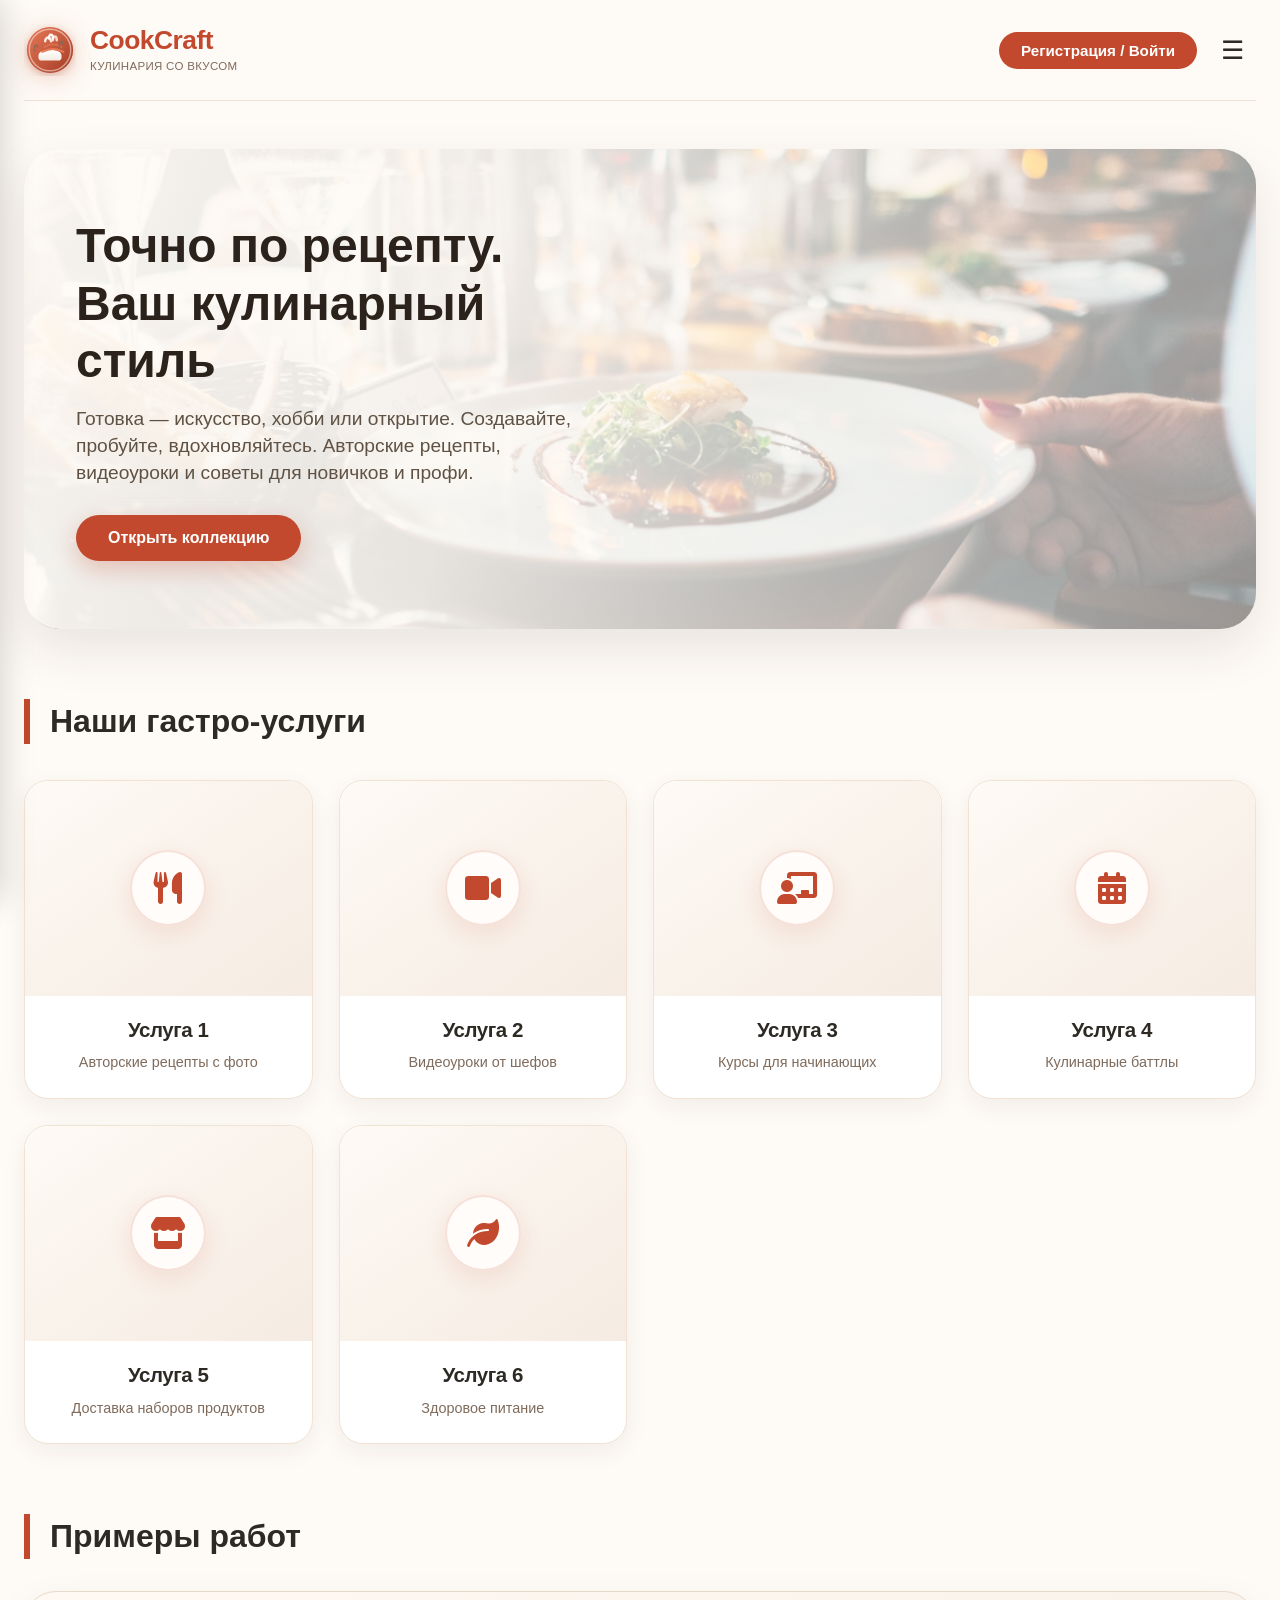
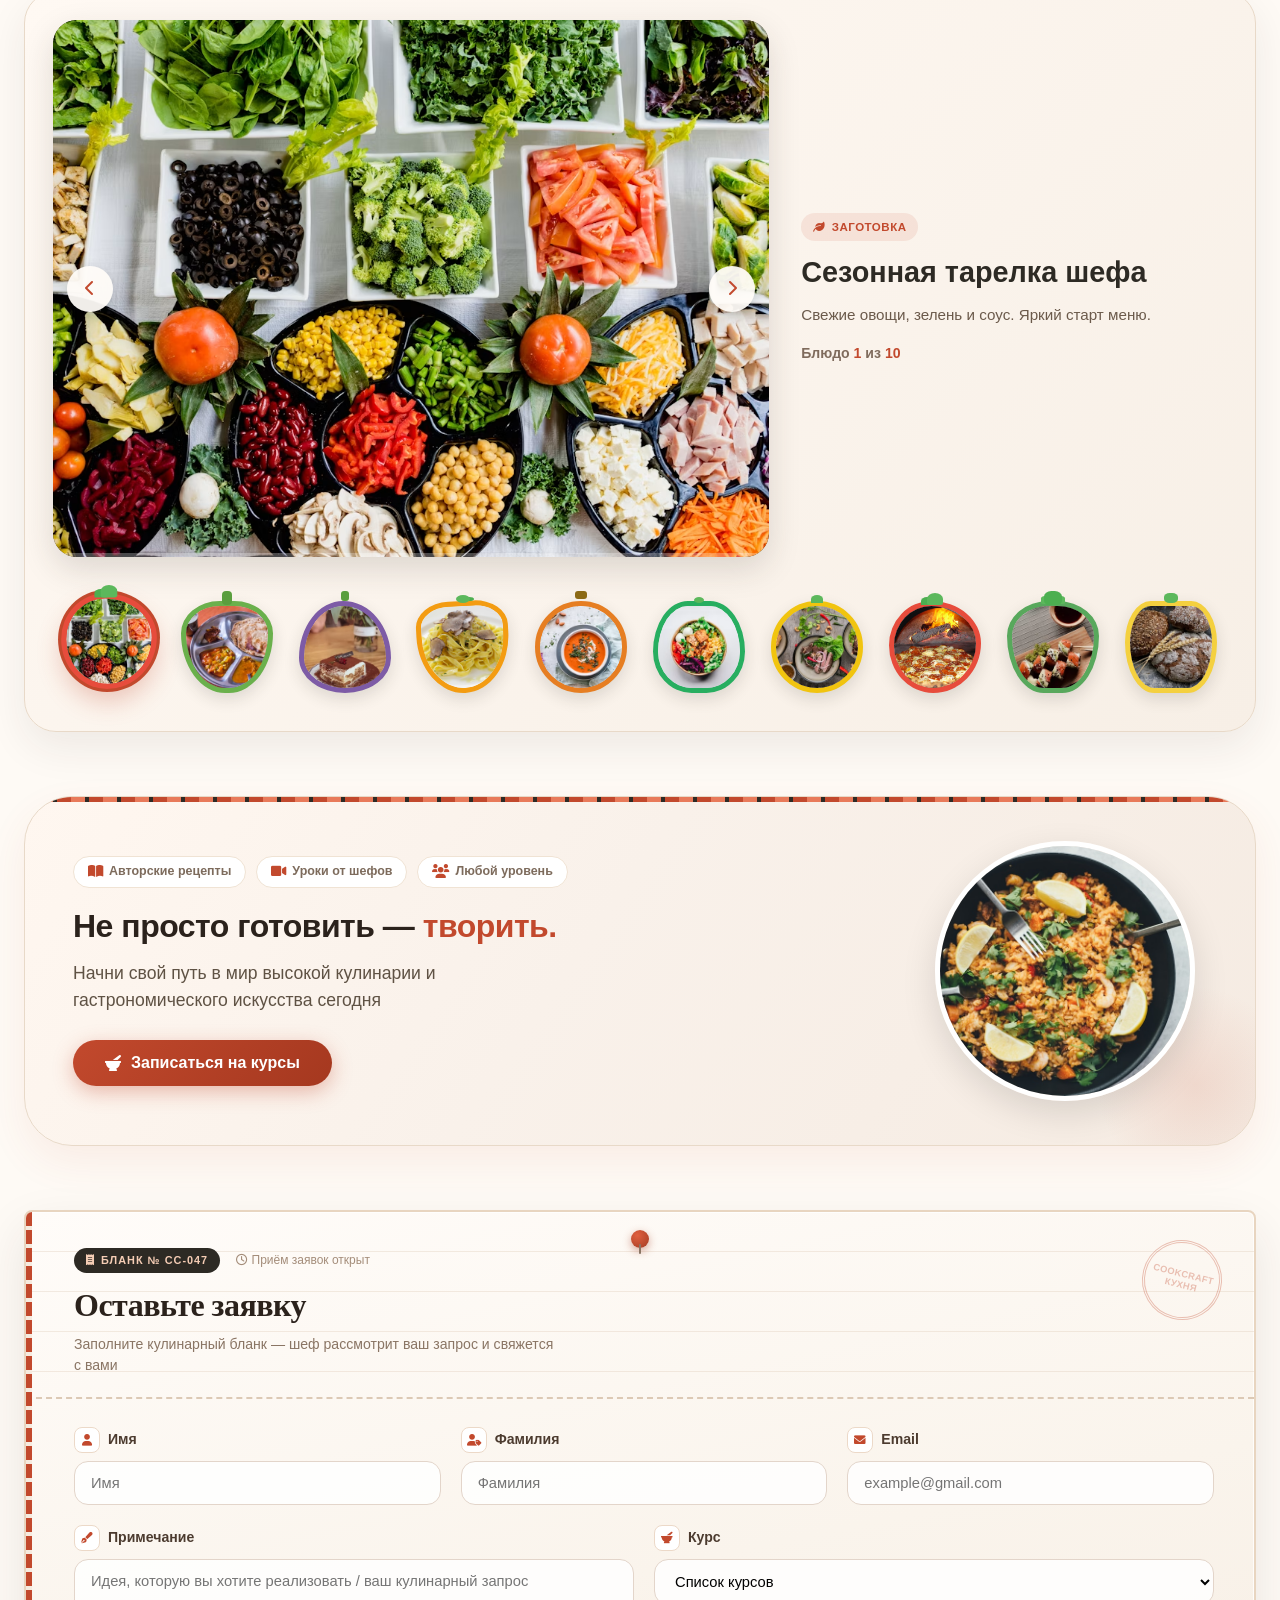
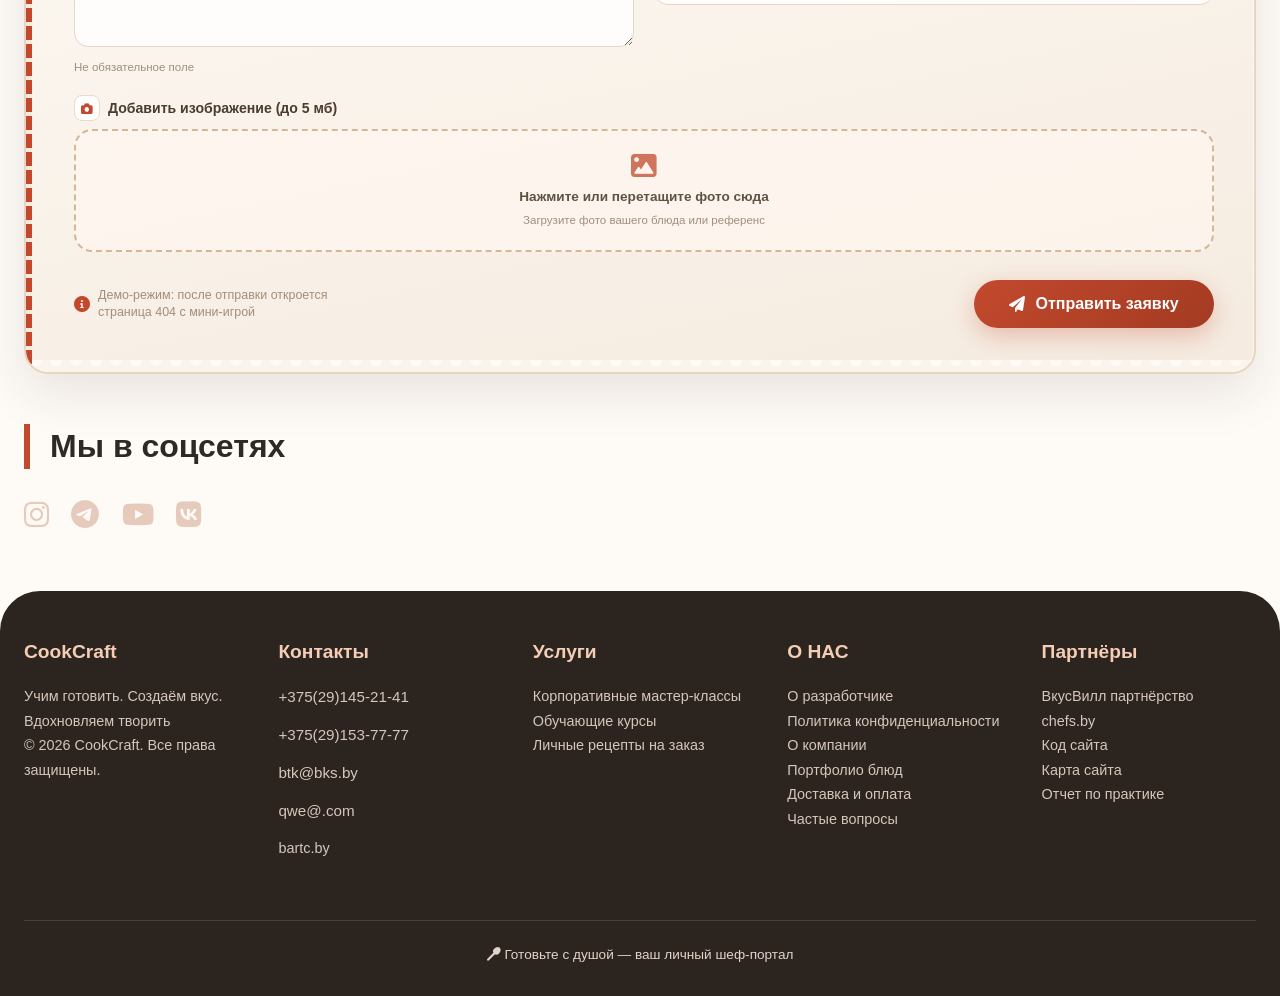
==== commit 94a95e70: "Add files via upload" ====
--- a/готовое.html
+++ b/готовое.html
@@ -280,6 +280,7 @@
                     <div class="contact-item"><p>+375(29)153-77-77</p></div>
                     <div class="contact-item"><p>btk@bks.by</p></div>
                     <div class="contact-item"><p>qwe@.com</p></div>
+                    <div class="contact-item"><p><a href="https://bartc.by/index.php/ru/" target="_blank">bartc.by</a></p></div>
                 </div>
                 <div class="footer-col">
                     <h4>Услуги</h4>
--- a/css/style.css
+++ b/css/style.css
@@ -0,0 +1,3528 @@
+﻿* {
+          margin: 0;
+          padding: 0;
+          box-sizing: border-box;
+        }
+
+        body {
+          font-family: 'Inter', sans-serif;
+          background-color: #fefaf5;
+          color: #2d2a24;
+          line-height: 1.4;
+          overflow-x: hidden;
+        }
+
+        .container {
+          max-width: 1280px;
+          margin: 0 auto;
+          padding: 0 24px;
+        }
+
+        .header {
+          display: flex;
+          justify-content: space-between;
+          align-items: center;
+          padding: 24px 0;
+          border-bottom: 1px solid #f0e3d4;
+          position: relative;
+        }
+
+        .logo-area {
+          display: flex;
+          align-items: center;
+          gap: 14px;
+          cursor: pointer;
+          transition: 0.3s;
+        }
+
+        .logo-area:hover {
+          transform: translateX(-2px);
+        }
+
+        .logo-icon {
+          width: 52px;
+          height: 52px;
+          flex-shrink: 0;
+          transition: 0.4s;
+          filter: drop-shadow(0 4px 12px rgba(194,73,45,0.25));
+        }
+
+        .logo-area:hover .logo-icon {
+          transform: rotate(-6deg) scale(1.05);
+          filter: drop-shadow(0 6px 16px rgba(194,73,45,0.35));
+        }
+
+        .logo-text h1 {
+          font-size: 1.65rem;
+          font-weight: 700;
+          letter-spacing: -0.5px;
+          color: #c2492d;
+          margin: 0;
+          line-height: 1.1;
+        }
+
+        .logo-text span {
+          font-size: 0.72rem;
+          font-weight: 500;
+          color: #7f6b5c;
+          display: block;
+          margin-top: 3px;
+          letter-spacing: 0.3px;
+          text-transform: uppercase;
+        }
+
+        .header-actions {
+          display: flex;
+          align-items: center;
+          gap: 12px;
+          flex-shrink: 0;
+        }
+
+        .header-reg-btn {
+          background: #c2492d;
+          color: white;
+          border: none;
+          padding: 10px 22px;
+          border-radius: 40px;
+          font-weight: 600;
+          font-size: 0.95rem;
+          cursor: pointer;
+          transition: 0.2s;
+          white-space: nowrap;
+          font-family: inherit;
+        }
+
+        .header-reg-btn:hover {
+          background: #a33b22;
+          transform: scale(1.02);
+        }
+
+        .burger-btn {
+          background: none;
+          border: none;
+          font-size: 1.6rem;
+          color: #2d2a24;
+          cursor: pointer;
+          padding: 8px 12px;
+          border-radius: 12px;
+          transition: 0.2s;
+        }
+
+        .burger-btn:hover {
+          background: #fff7f0;
+          color: #c2492d;
+        }
+
+        @media (max-width: 520px) {
+          .header-reg-btn {
+            padding: 8px 14px;
+            font-size: 0.82rem;
+          }
+        }
+
+        .sidebar {
+          position: fixed;
+          top: 0;
+          left: -300px;
+          width: 300px;
+          height: 100vh;
+          background: white;
+          box-shadow: 4px 0 30px rgba(0,0,0,0.15);
+          z-index: 200;
+          transition: left 0.3s ease;
+          padding: 24px 16px;
+          overflow: visible;
+        }
+
+        .sidebar.active {
+          left: 0;
+        }
+
+        .sidebar-header {
+          display: flex;
+          justify-content: space-between;
+          align-items: center;
+          padding-bottom: 16px;
+          border-bottom: 1px solid #f0e3d4;
+          margin-bottom: 20px;
+        }
+
+        .sidebar-close {
+          background: none;
+          border: none;
+          font-size: 1.5rem;
+          color: #7f6b5c;
+          cursor: pointer;
+          padding: 4px 8px;
+          border-radius: 8px;
+          transition: 0.2s;
+        }
+
+        .sidebar-close:hover {
+          background: #fff7f0;
+          color: #c2492d;
+        }
+
+        .side-nav, .side-nav ul, .side-dropdown, .side-dropdown ul {
+          list-style: none;
+          padding: 0;
+          margin: 0;
+        }
+
+        .side-nav li, .side-dropdown li {
+          list-style: none;
+        }
+
+        .side-item {
+          position: relative;
+        }
+
+        .side-link {
+          display: flex;
+          justify-content: space-between;
+          align-items: center;
+          width: 100%;
+          padding: 13px 16px;
+          background: none;
+          border: none;
+          text-align: left;
+          font-size: 1rem;
+          font-weight: 500;
+          color: #3b322a;
+          cursor: pointer;
+          transition: 0.2s;
+          border-radius: 10px;
+          text-decoration: none;
+        }
+
+        .side-link:hover {
+          color: #c2492d;
+          background: #fff7f0;
+        }
+
+        .has-sub > .side-link::after {
+          content: '›';
+          font-size: 1.1rem;
+          margin-left: auto;
+          transition: 0.2s;
+        }
+
+        .side-dropdown {
+          position: absolute;
+          left: calc(100% + 4px);
+          top: 0;
+          background: white;
+          min-width: 200px;
+          border-radius: 12px;
+          box-shadow: 0 10px 30px rgba(0,0,0,0.12);
+          border: 1px solid #f0e3d4;
+          padding: 6px 0;
+          opacity: 0;
+          visibility: hidden;
+          transform: translateX(-10px);
+          transition: all 0.2s ease;
+          z-index: 210;
+          pointer-events: none;
+        }
+
+        .side-dropdown::before {
+          content: '';
+          position: absolute;
+          left: -8px;
+          top: 0;
+          bottom: 0;
+          width: 8px;
+        }
+
+        .side-item:hover > .side-dropdown {
+          opacity: 1;
+          visibility: visible;
+          transform: translateX(0);
+          pointer-events: auto;
+        }
+
+        .side-dropdown .side-link {
+          padding: 10px 16px;
+          font-size: 0.95rem;
+        }
+
+        .sidebar-divider {
+          height: 1px;
+          background: #f0e3d4;
+          margin: 8px 16px;
+        }
+
+        .overlay {
+          position: fixed;
+          top: 0;
+          left: 0;
+          width: 100%;
+          height: 100%;
+          background: rgba(0,0,0,0.4);
+          z-index: 150;
+          opacity: 0;
+          visibility: hidden;
+          transition: 0.3s;
+        }
+
+        .overlay.active {
+          opacity: 1;
+          visibility: visible;
+        }
+
+        .hero {
+          position: relative;
+          display: flex;
+          align-items: center;
+          min-height: 480px;
+          margin: 48px 0 60px;
+          border-radius: 36px;
+          overflow: hidden;
+          box-shadow: 0 20px 50px rgba(45, 42, 36, 0.1);
+        }
+
+        .hero-bg {
+          position: absolute;
+          inset: 0;
+          z-index: 0;
+        }
+
+        .hero-bg img {
+          width: 100%;
+          height: 100%;
+          object-fit: cover;
+          object-position: center 40%;
+          opacity: 0.52;
+          transform: scale(1.03);
+        }
+
+        .hero-overlay {
+          position: absolute;
+          inset: 0;
+          background: linear-gradient(
+            105deg,
+            rgba(254, 250, 245, 0.94) 0%,
+            rgba(254, 250, 245, 0.82) 38%,
+            rgba(254, 250, 245, 0.45) 68%,
+            rgba(254, 250, 245, 0.18) 100%
+          );
+        }
+
+        .hero-content {
+          position: relative;
+          z-index: 1;
+          padding: 56px 52px;
+          max-width: 620px;
+        }
+
+        .hero-text {
+          flex: none;
+        }
+
+        .hero-text h2 {
+          font-size: 3rem;
+          font-weight: 800;
+          line-height: 1.2;
+          color: #2b221c;
+          margin-bottom: 16px;
+        }
+
+        .hero-text p {
+          font-size: 1.2rem;
+          color: #5f5244;
+          margin-bottom: 28px;
+          max-width: 550px;
+        }
+
+        .hero-btn {
+          background-color: #c2492d;
+          border: none;
+          padding: 14px 32px;
+          border-radius: 50px;
+          color: white;
+          font-weight: 600;
+          font-size: 1rem;
+          cursor: pointer;
+          transition: 0.2s;
+          display: inline-block;
+          box-shadow: 0 8px 24px rgba(194, 73, 45, 0.28);
+        }
+
+        .hero-btn:hover {
+          background-color: #9e3520;
+          transform: scale(1.02);
+        }
+
+        .section-title {
+          font-size: 2rem;
+          font-weight: 700;
+          margin-bottom: 32px;
+          border-left: 6px solid #c2492d;
+          padding-left: 20px;
+          color: #2d2a24;
+        }
+
+        .services {
+          margin: 70px 0;
+        }
+
+        .services .section-title {
+          font-size: 2rem;
+          font-weight: 700;
+          margin-bottom: 36px;
+          border-left: 6px solid #c2492d;
+          padding-left: 20px;
+          color: #2d2a24;
+        }
+
+        .services-grid {
+          display: grid;
+          grid-template-columns: repeat(4, 1fr);
+          gap: 26px;
+        }
+
+        .service-card {
+          display: flex;
+          flex-direction: column;
+          background: #fff;
+          border-radius: 24px;
+          text-align: center;
+          text-decoration: none;
+          color: inherit;
+          box-shadow: 0 8px 24px rgba(45, 42, 36, 0.06);
+          transition: transform 0.3s ease, box-shadow 0.3s ease, border-color 0.3s ease;
+          border: 1px solid #f0e3d4;
+          cursor: pointer;
+          overflow: hidden;
+        }
+
+        .service-card-media {
+          position: relative;
+          aspect-ratio: 4 / 3;
+          overflow: hidden;
+          background: linear-gradient(145deg, #fefaf5 0%, #f5ebe2 100%);
+          display: flex;
+          align-items: center;
+          justify-content: center;
+        }
+
+        .service-card-media::after {
+          content: '';
+          position: absolute;
+          inset: 0;
+          background: none;
+          pointer-events: none;
+          transition: opacity 0.3s ease;
+        }
+
+        .service-card-media img {
+          width: 100%;
+          height: 100%;
+          object-fit: cover;
+          display: block;
+          transition: transform 0.45s cubic-bezier(0.25, 0.46, 0.45, 0.94);
+        }
+
+        .service-card-badge {
+          position: relative;
+          z-index: 2;
+          width: 76px;
+          height: 76px;
+          display: flex;
+          align-items: center;
+          justify-content: center;
+          background: rgba(255, 252, 249, 0.96);
+          border-radius: 50%;
+          border: 2px solid rgba(194, 73, 45, 0.15);
+          box-shadow: 0 8px 24px rgba(194, 73, 45, 0.12);
+          transition: transform 0.3s ease, background 0.3s ease, border-color 0.3s ease, box-shadow 0.3s ease;
+        }
+
+        .service-card-badge i {
+          font-size: 2rem;
+          color: #c2492d;
+          transition: color 0.3s ease;
+        }
+
+        .service-card-body {
+          padding: 20px 18px 24px;
+          flex: 1;
+          display: flex;
+          flex-direction: column;
+          align-items: center;
+          justify-content: center;
+        }
+
+        .service-card h3 {
+          font-size: 1.28rem;
+          font-weight: 700;
+          margin: 0 0 8px;
+          color: #2d2a24;
+          letter-spacing: -0.02em;
+        }
+
+        .service-card p {
+          color: #7f6b5c;
+          font-size: 0.9rem;
+          margin: 0;
+          line-height: 1.5;
+          max-width: 220px;
+        }
+
+        .service-card:hover {
+          transform: translateY(-8px);
+          border-color: #e2cbbc;
+          box-shadow: 0 22px 40px -14px rgba(194, 73, 45, 0.18);
+        }
+
+        .service-card:hover .service-card-media img {
+          transform: scale(1.08);
+        }
+
+        .service-card:hover .service-card-badge {
+          transform: scale(1.1);
+          background: #c2492d;
+          border-color: #c2492d;
+          box-shadow: 0 10px 28px rgba(194, 73, 45, 0.3);
+        }
+
+        .service-card:hover .service-card-badge i {
+          color: #fff;
+        }
+
+        @media (max-width: 1100px) {
+          .services-grid {
+            grid-template-columns: repeat(2, 1fr);
+          }
+        }
+
+        @media (max-width: 520px) {
+          .services-grid {
+            grid-template-columns: 1fr;
+            gap: 20px;
+          }
+
+          .service-card-media {
+            aspect-ratio: 16 / 10;
+          }
+        }
+
+        .gallery {
+          margin: 60px 0;
+        }
+
+        .gallery-showcase {
+          border-radius: 32px;
+          border: 1px solid #e8d9c8;
+          background: linear-gradient(135deg, #fff9f3 0%, #f7efe6 100%);
+          padding: 28px;
+          box-shadow: 0 16px 40px rgba(45, 42, 36, 0.08);
+        }
+
+        .gallery-main {
+          display: grid;
+          grid-template-columns: minmax(0, 1.25fr) minmax(0, 0.75fr);
+          gap: 28px;
+          align-items: center;
+          margin-bottom: 22px;
+        }
+
+        .gallery-viewport {
+          position: relative;
+          border-radius: 24px;
+          overflow: hidden;
+          aspect-ratio: 4 / 3;
+          background: #2b241f;
+          cursor: pointer;
+          box-shadow: 0 12px 32px rgba(45, 42, 36, 0.15);
+        }
+
+        .gallery-hero-img {
+          width: 100%;
+          height: 100%;
+          object-fit: cover;
+          object-position: center;
+          display: block;
+          transition: opacity 0.35s ease, transform 0.35s ease;
+        }
+
+        .gallery-viewport.is-switching .gallery-hero-img {
+          opacity: 0;
+          transform: scale(1.04);
+        }
+
+        .gallery-nav-btn {
+          position: absolute;
+          top: 50%;
+          transform: translateY(-50%);
+          width: 46px;
+          height: 46px;
+          border-radius: 50%;
+          border: none;
+          background: rgba(255, 252, 248, 0.94);
+          color: #c2492d;
+          font-size: 1rem;
+          cursor: pointer;
+          z-index: 2;
+          box-shadow: 0 4px 14px rgba(0, 0, 0, 0.15);
+          transition: 0.2s;
+        }
+
+        .gallery-nav-btn:hover {
+          background: #c2492d;
+          color: #fff;
+        }
+
+        #galleryPrev {
+          left: 14px;
+        }
+
+        #galleryNext {
+          right: 14px;
+        }
+
+        .gallery-progress {
+          position: absolute;
+          left: 0;
+          right: 0;
+          bottom: 0;
+          height: 4px;
+          background: rgba(255, 255, 255, 0.28);
+          z-index: 2;
+        }
+
+        .gallery-progress-fill {
+          height: 100%;
+          width: 0;
+          background: linear-gradient(90deg, #e87a5a, #c2492d);
+          transition: width 0.1s linear;
+        }
+
+        .gallery-info {
+          display: flex;
+          flex-direction: column;
+          justify-content: center;
+          min-height: 100%;
+          padding: 8px 4px;
+        }
+
+        .gallery-info-tag {
+          display: inline-flex;
+          align-items: center;
+          gap: 6px;
+          width: fit-content;
+          font-size: 0.72rem;
+          font-weight: 700;
+          text-transform: uppercase;
+          letter-spacing: 0.5px;
+          color: #c2492d;
+          background: rgba(194, 73, 45, 0.1);
+          padding: 6px 12px;
+          border-radius: 20px;
+          margin-bottom: 14px;
+        }
+
+        .gallery-info h3 {
+          font-size: clamp(1.35rem, 2.4vw, 1.8rem);
+          color: #2d2a24;
+          margin-bottom: 12px;
+          line-height: 1.25;
+        }
+
+        .gallery-info p {
+          color: #6b5a4b;
+          font-size: 0.95rem;
+          line-height: 1.55;
+          margin-bottom: 18px;
+        }
+
+        .gallery-counter {
+          font-size: 0.88rem;
+          font-weight: 700;
+          color: #7f6b5c;
+        }
+
+        .gallery-counter span {
+          color: #c2492d;
+        }
+
+        .gallery-thumbs {
+          display: grid;
+          grid-template-columns: repeat(10, minmax(96px, 1fr));
+          gap: 14px;
+          padding: 12px 4px 4px;
+        }
+
+        .gallery-thumb {
+          position: relative;
+          border: none;
+          padding: 10px 6px 6px;
+          cursor: pointer;
+          background: transparent;
+          transition: transform 0.28s ease;
+        }
+
+        .gallery-thumb::before {
+          content: '';
+          position: absolute;
+          top: 2px;
+          left: 50%;
+          transform: translateX(-50%);
+          z-index: 3;
+          pointer-events: none;
+        }
+
+        .gallery-veg-photo {
+          display: block;
+          width: 100%;
+          aspect-ratio: 1;
+          overflow: hidden;
+          position: relative;
+          z-index: 1;
+          transition: box-shadow 0.28s ease, transform 0.28s ease;
+          box-shadow:
+            inset 0 0 0 3px rgba(255, 255, 255, 0.85),
+            0 6px 16px rgba(45, 42, 36, 0.14);
+        }
+
+        .gallery-veg-photo img {
+          width: 100%;
+          height: 100%;
+          object-fit: cover;
+          object-position: center;
+          display: block;
+        }
+
+        /* Помидор */
+        .gallery-thumb[data-veg="tomato"] .gallery-veg-photo {
+          border-radius: 46% 54% 52% 48% / 48% 46% 54% 52%;
+          border: 5px solid #e74c3c;
+          background: #e74c3c;
+        }
+
+        .gallery-thumb[data-veg="tomato"]::before {
+          width: 16px;
+          height: 12px;
+          background: #5cb85c;
+          border-radius: 60% 60% 20% 20%;
+          box-shadow: -8px 2px 0 -2px #4caf50;
+        }
+
+        /* Перец */
+        .gallery-thumb[data-veg="pepper"] .gallery-veg-photo {
+          border-radius: 42% 42% 48% 48% / 35% 35% 65% 65%;
+          border: 5px solid #6ab04c;
+          background: #6ab04c;
+        }
+
+        .gallery-thumb[data-veg="pepper"]::before {
+          width: 10px;
+          height: 14px;
+          background: #5a9e3e;
+          border-radius: 4px;
+          top: 0;
+        }
+
+        /* Баклажан */
+        .gallery-thumb[data-veg="eggplant"] .gallery-veg-photo {
+          border-radius: 48% 52% 50% 50% / 62% 62% 38% 38%;
+          border: 5px solid #7d5ba6;
+          background: #7d5ba6;
+        }
+
+        .gallery-thumb[data-veg="eggplant"]::before {
+          width: 8px;
+          height: 10px;
+          background: #5a9e3e;
+          border-radius: 3px;
+          top: 0;
+        }
+
+        /* Морковь */
+        .gallery-thumb[data-veg="carrot"] .gallery-veg-photo {
+          border-radius: 40% 40% 55% 55% / 30% 30% 70% 70%;
+          border: 5px solid #f39c12;
+          background: #f39c12;
+          transform: rotate(-3deg);
+        }
+
+        .gallery-thumb[data-veg="carrot"]::before {
+          width: 14px;
+          height: 8px;
+          background: #5cb85c;
+          border-radius: 50%;
+          top: 4px;
+          box-shadow: 6px 0 0 -2px #4caf50;
+        }
+
+        /* Тыква */
+        .gallery-thumb[data-veg="pumpkin"] .gallery-veg-photo {
+          border-radius: 50%;
+          border: 5px solid #e67e22;
+          background: #e67e22;
+        }
+
+        .gallery-thumb[data-veg="pumpkin"]::before {
+          width: 12px;
+          height: 8px;
+          background: #8b6914;
+          border-radius: 3px;
+          top: 0;
+        }
+
+        /* Огурец */
+        .gallery-thumb[data-veg="cucumber"] .gallery-veg-photo {
+          border-radius: 38% 38% 42% 42% / 55% 55% 45% 45%;
+          border: 5px solid #27ae60;
+          background: #27ae60;
+        }
+
+        .gallery-thumb[data-veg="cucumber"]::before {
+          width: 10px;
+          height: 6px;
+          background: #5cb85c;
+          border-radius: 50%;
+          top: 6px;
+        }
+
+        /* Лимон */
+        .gallery-thumb[data-veg="lemon"] .gallery-veg-photo {
+          border-radius: 50%;
+          border: 5px solid #f1c40f;
+          background: #f1c40f;
+        }
+
+        .gallery-thumb[data-veg="lemon"]::before {
+          width: 12px;
+          height: 8px;
+          background: #5cb85c;
+          border-radius: 50% 50% 0 0;
+          top: 4px;
+        }
+
+        /* Кукуруза */
+        .gallery-thumb[data-veg="corn"] .gallery-veg-photo {
+          border-radius: 28% 28% 32% 32% / 45% 45% 55% 55%;
+          border: 5px solid #f4d03f;
+          background: #f4d03f;
+        }
+
+        .gallery-thumb[data-veg="corn"]::before {
+          width: 14px;
+          height: 10px;
+          background: #5cb85c;
+          border-radius: 40%;
+          top: 2px;
+        }
+
+        /* Брокколи */
+        .gallery-thumb[data-veg="broccoli"] .gallery-veg-photo {
+          border-radius: 45% 45% 40% 40% / 38% 38% 62% 62%;
+          border: 5px solid #58a85c;
+          background: #58a85c;
+        }
+
+        .gallery-thumb[data-veg="broccoli"]::before {
+          width: 18px;
+          height: 14px;
+          background: #4caf50;
+          border-radius: 40% 40% 30% 30%;
+          top: 0;
+          box-shadow: -6px 2px 0 -3px #5cb85c, 6px 2px 0 -3px #5cb85c;
+        }
+
+        /* Лук */
+        .gallery-thumb[data-veg="onion"] .gallery-veg-photo {
+          border-radius: 50%;
+          border: 5px solid #d4a5e8;
+          background: linear-gradient(180deg, #e8c4f0 0%, #c39bd3 100%);
+        }
+
+        .gallery-thumb[data-veg="onion"]::before {
+          width: 8px;
+          height: 12px;
+          background: #5a9e3e;
+          border-radius: 3px;
+          top: 0;
+        }
+
+        .gallery-thumb:hover {
+          transform: translateY(-4px);
+        }
+
+        .gallery-thumb:hover .gallery-veg-photo {
+          box-shadow:
+            inset 0 0 0 3px rgba(255, 255, 255, 0.9),
+            0 10px 22px rgba(194, 73, 45, 0.2);
+        }
+
+        .gallery-thumb.active {
+          transform: translateY(-6px) scale(1.04);
+        }
+
+        .gallery-thumb.active .gallery-veg-photo {
+          box-shadow:
+            inset 0 0 0 3px #fff,
+            0 0 0 3px #c2492d,
+            0 12px 24px rgba(194, 73, 45, 0.28);
+        }
+
+        .gallery-thumb[data-veg="carrot"].active .gallery-veg-photo,
+        .gallery-thumb[data-veg="carrot"]:hover .gallery-veg-photo {
+          transform: rotate(0deg);
+        }
+
+        @media (max-width: 960px) {
+          .gallery-showcase {
+            padding: 20px 16px;
+            border-radius: 24px;
+          }
+
+          .gallery-main {
+            grid-template-columns: 1fr;
+            gap: 18px;
+          }
+
+          .gallery-thumbs {
+            grid-template-columns: repeat(5, minmax(96px, 1fr));
+          }
+        }
+
+        @media (max-width: 560px) {
+          .gallery-nav-btn {
+            width: 38px;
+            height: 38px;
+            font-size: 0.85rem;
+          }
+
+          .gallery-thumbs {
+            display: flex;
+            overflow-x: auto;
+            gap: 12px;
+            scroll-snap-type: x mandatory;
+            padding: 12px 4px 8px;
+          }
+
+          .gallery-thumb {
+            flex: 0 0 108px;
+            scroll-snap-align: center;
+          }
+        }
+        .craft-section {
+          position: relative;
+          margin: 64px 0;
+          border-radius: 48px;
+          overflow: hidden;
+          border: 1px solid #e8d9c8;
+          background: linear-gradient(125deg, #fff7f0 0%, #f9f1ea 45%, #f5ebe2 100%);
+          box-shadow: 0 16px 40px rgba(194,73,45,0.08);
+        }
+
+        .craft-section::before {
+          content: '';
+          position: absolute;
+          top: 0;
+          left: 0;
+          right: 0;
+          height: 5px;
+          background: repeating-linear-gradient(90deg, #c2492d 0, #c2492d 14px, #e87a5a 14px, #e87a5a 28px, #2d2a24 28px, #2d2a24 32px);
+        }
+
+        .craft-section::after {
+          content: '';
+          position: absolute;
+          right: -40px;
+          bottom: -40px;
+          width: 200px;
+          height: 200px;
+          background: radial-gradient(circle, rgba(194,73,45,0.12) 0%, transparent 70%);
+          pointer-events: none;
+        }
+
+        .craft-inner {
+          display: flex;
+          align-items: center;
+          gap: 40px;
+          padding: 44px 40px 44px 48px;
+          position: relative;
+          z-index: 1;
+        }
+
+        .craft-content {
+          flex: 1;
+          min-width: 0;
+          text-align: left;
+        }
+
+        .craft-tags {
+          display: flex;
+          flex-wrap: wrap;
+          gap: 10px;
+          margin-bottom: 18px;
+        }
+
+        .craft-tag {
+          display: inline-flex;
+          align-items: center;
+          gap: 6px;
+          background: white;
+          border: 1px solid #f0e3d4;
+          color: #7d6b5c;
+          font-size: 0.78rem;
+          font-weight: 600;
+          padding: 6px 14px;
+          border-radius: 40px;
+        }
+
+        .craft-tag i {
+          color: #c2492d;
+          font-size: 0.85rem;
+        }
+
+        .craft-section h3 {
+          font-size: 2rem;
+          font-weight: 800;
+          margin-bottom: 14px;
+          color: #2b221c;
+          line-height: 1.25;
+          letter-spacing: -0.5px;
+        }
+
+        .craft-section h3 em {
+          font-style: normal;
+          color: #c2492d;
+        }
+
+        .craft-section p {
+          font-size: 1.1rem;
+          max-width: 520px;
+          margin: 0 0 26px;
+          color: #5f5244;
+          line-height: 1.55;
+        }
+
+        .craft-actions {
+          display: flex;
+          flex-wrap: wrap;
+          align-items: center;
+          gap: 16px;
+        }
+
+        .course-btn {
+          background: linear-gradient(135deg, #c2492d, #a5381f);
+          color: white;
+          border: none;
+          padding: 14px 32px;
+          border-radius: 40px;
+          font-weight: 600;
+          font-size: 1rem;
+          cursor: pointer;
+          transition: 0.25s;
+          display: inline-flex;
+          align-items: center;
+          gap: 10px;
+          box-shadow: 0 6px 20px rgba(194,73,45,0.35);
+        }
+
+        .course-btn:hover {
+          transform: translateY(-2px);
+          box-shadow: 0 10px 28px rgba(194,73,45,0.45);
+        }
+
+        .craft-visual {
+          flex: 0 0 300px;
+          position: relative;
+          display: flex;
+          justify-content: center;
+          align-items: center;
+        }
+
+        .craft-photo-wrap {
+          width: 260px;
+          height: 260px;
+          border-radius: 50%;
+          overflow: hidden;
+          border: 5px solid white;
+          box-shadow: 0 12px 35px rgba(0,0,0,0.12);
+          position: relative;
+          z-index: 2;
+        }
+
+        .craft-photo-wrap img {
+          width: 100%;
+          height: 100%;
+          object-fit: cover;
+        }
+
+        @media (max-width: 800px) {
+          .craft-inner {
+            flex-direction: column;
+            text-align: center;
+            padding: 36px 24px;
+          }
+
+          .craft-content {
+            text-align: center;
+          }
+
+          .craft-section p {
+            margin-left: auto;
+            margin-right: auto;
+          }
+
+          .craft-tags, .craft-actions {
+            justify-content: center;
+          }
+
+          .craft-visual {
+            flex: none;
+            margin-top: 8px;
+          }
+
+          .craft-photo-wrap {
+            width: 220px;
+            height: 220px;
+          }
+        }
+
+        .form-section {
+          position: relative;
+          margin: 50px 0;
+          padding: 0;
+          background: transparent;
+          border: none;
+          box-shadow: none;
+        }
+
+        .order-slip {
+          position: relative;
+          background: linear-gradient(168deg, #fffcf9 0%, #faf4ec 48%, #f5ebe0 100%);
+          border-radius: 8px 8px 24px 24px;
+          border: 2px solid #e8d5c0;
+          box-shadow:
+            0 20px 50px rgba(45, 42, 36, 0.1),
+            inset 0 0 0 1px rgba(255, 255, 255, 0.8);
+          overflow: hidden;
+        }
+
+        .order-slip::before {
+          content: '';
+          position: absolute;
+          top: 0;
+          left: 0;
+          bottom: 0;
+          width: 6px;
+          background: repeating-linear-gradient(
+            180deg,
+            #c2492d 0, #c2492d 14px,
+            #f5ebe0 14px, #f5ebe0 18px
+          );
+          z-index: 1;
+        }
+
+        .order-slip-pin {
+          position: absolute;
+          top: 18px;
+          left: 50%;
+          transform: translateX(-50%);
+          width: 18px;
+          height: 18px;
+          border-radius: 50%;
+          background: radial-gradient(circle at 35% 30%, #e06040, #a33b22);
+          box-shadow: 0 3px 8px rgba(163, 59, 34, 0.45);
+          z-index: 5;
+        }
+
+        .order-slip-pin::after {
+          content: '';
+          position: absolute;
+          top: 14px;
+          left: 50%;
+          transform: translateX(-50%);
+          width: 2px;
+          height: 10px;
+          background: #8a7564;
+          border-radius: 1px;
+        }
+
+        .order-slip-header {
+          position: relative;
+          padding: 36px 40px 22px 48px;
+          border-bottom: 2px dashed #dcc9b5;
+          background:
+            url("data:image/svg+xml,%3Csvg width='40' height='40' viewBox='0 0 40 40' xmlns='http://www.w3.org/2000/svg'%3E%3Cpath d='M0 39h40v1H0z' fill='%23dcc9b5' fill-opacity='0.35'/%3E%3C/svg%3E");
+        }
+
+        .order-slip-meta {
+          display: flex;
+          flex-wrap: wrap;
+          align-items: center;
+          gap: 10px 16px;
+          margin-bottom: 10px;
+        }
+
+        .order-slip-num {
+          display: inline-flex;
+          align-items: center;
+          gap: 6px;
+          background: #2d2a24;
+          color: #f5cdb5;
+          font-size: 0.68rem;
+          font-weight: 700;
+          letter-spacing: 1px;
+          text-transform: uppercase;
+          padding: 5px 12px;
+          border-radius: 20px;
+        }
+
+        .order-slip-date {
+          font-size: 0.75rem;
+          color: #a48d7a;
+          font-weight: 500;
+        }
+
+        .order-slip-header h3 {
+          font-family: 'Playfair Display', serif;
+          font-size: 2rem;
+          font-weight: 800;
+          color: #2b221c;
+          margin-bottom: 6px;
+          letter-spacing: -0.5px;
+        }
+
+        .order-slip-header p {
+          font-size: 0.88rem;
+          color: #8a7564;
+          max-width: 480px;
+          line-height: 1.45;
+        }
+
+        .order-slip-stamp {
+          position: absolute;
+          top: 28px;
+          right: 32px;
+          width: 80px;
+          height: 80px;
+          border: 3px double #c2492d;
+          border-radius: 50%;
+          display: flex;
+          align-items: center;
+          justify-content: center;
+          font-size: 0.58rem;
+          font-weight: 800;
+          text-transform: uppercase;
+          letter-spacing: 0.3px;
+          line-height: 1.2;
+          text-align: center;
+          color: #c2492d;
+          transform: rotate(14deg);
+          opacity: 0.32;
+          pointer-events: none;
+        }
+
+        .order-slip-body {
+          padding: 28px 40px 32px 48px;
+        }
+
+        .order-slip .form-row {
+          display: flex;
+          flex-wrap: wrap;
+          gap: 20px;
+          margin-bottom: 20px;
+        }
+
+        .order-slip .form-group {
+          flex: 1;
+          min-width: 180px;
+        }
+
+        .order-slip label {
+          font-weight: 600;
+          display: flex;
+          align-items: center;
+          gap: 8px;
+          margin-bottom: 8px;
+          color: #4c3b2f;
+          font-size: 0.88rem;
+        }
+
+        .order-slip label i {
+          width: 26px;
+          height: 26px;
+          background: white;
+          border: 1px solid #ecd9c8;
+          border-radius: 8px;
+          display: inline-flex;
+          align-items: center;
+          justify-content: center;
+          color: #c2492d;
+          font-size: 0.72rem;
+          flex-shrink: 0;
+        }
+
+        .order-slip input,
+        .order-slip select,
+        .order-slip textarea {
+          width: 100%;
+          padding: 13px 16px;
+          border-radius: 14px;
+          border: 1px solid #e3d5ca;
+          background: rgba(255, 255, 255, 0.85);
+          font-family: inherit;
+          transition: 0.2s;
+          font-size: 0.92rem;
+        }
+
+        .order-slip input:focus,
+        .order-slip select:focus,
+        .order-slip textarea:focus {
+          outline: none;
+          border-color: #c2492d;
+          background: white;
+          box-shadow: 0 0 0 3px rgba(194, 73, 45, 0.12);
+        }
+
+        .order-slip textarea {
+          resize: vertical;
+          min-height: 88px;
+        }
+
+        .order-slip .file-zone {
+          position: relative;
+          border: 2px dashed #d4b896;
+          background: rgba(255, 247, 240, 0.7);
+          border-radius: 18px;
+          padding: 22px 18px;
+          text-align: center;
+          transition: 0.2s;
+          cursor: pointer;
+        }
+
+        .order-slip .file-zone:hover {
+          border-color: #c2492d;
+          background: #fff7f0;
+        }
+
+        .order-slip .file-zone i.file-zone-icon {
+          font-size: 1.6rem;
+          color: #c2492d;
+          margin-bottom: 8px;
+          display: block;
+          opacity: 0.75;
+        }
+
+        .order-slip .file-zone-text {
+          font-size: 0.85rem;
+          font-weight: 600;
+          color: #5f5244;
+          margin-bottom: 4px;
+        }
+
+        .order-slip .file-upload {
+          position: absolute;
+          inset: 0;
+          opacity: 0;
+          cursor: pointer;
+          width: 100%;
+          height: 100%;
+          border: none;
+          padding: 0;
+          border-radius: 18px;
+        }
+
+        .order-slip .note-text {
+          font-size: 0.72rem;
+          color: #a48d7a;
+          margin-top: 6px;
+        }
+
+        .order-slip-footer {
+          display: flex;
+          flex-wrap: wrap;
+          align-items: center;
+          justify-content: space-between;
+          gap: 16px;
+          padding-top: 8px;
+        }
+
+        .order-slip-hint {
+          font-size: 0.78rem;
+          color: #a48d7a;
+          display: flex;
+          align-items: center;
+          gap: 8px;
+          max-width: 280px;
+          line-height: 1.4;
+        }
+
+        .order-slip-hint i {
+          color: #c2492d;
+          font-size: 1rem;
+          flex-shrink: 0;
+        }
+
+        .order-slip .submit-btn {
+          background: linear-gradient(135deg, #c2492d, #a33b22);
+          color: white;
+          border: none;
+          padding: 15px 32px;
+          border-radius: 40px;
+          font-weight: 700;
+          font-size: 1rem;
+          cursor: pointer;
+          margin-top: 0;
+          width: auto;
+          max-width: none;
+          min-width: 240px;
+          transition: 0.2s;
+          display: inline-flex;
+          align-items: center;
+          justify-content: center;
+          gap: 10px;
+          box-shadow: 0 8px 24px rgba(194, 73, 45, 0.3);
+        }
+
+        .order-slip .submit-btn:hover {
+          background: linear-gradient(135deg, #a33b22, #8f3520);
+          transform: translateY(-2px);
+          box-shadow: 0 12px 28px rgba(194, 73, 45, 0.35);
+        }
+
+        .order-slip-tear {
+          height: 12px;
+          background: #faf4ec;
+          position: relative;
+        }
+
+        .order-slip-tear::before {
+          content: '';
+          position: absolute;
+          top: 0;
+          left: 0;
+          right: 0;
+          height: 12px;
+          background: radial-gradient(circle at 10px 0, #fefaf5 6px, transparent 6px);
+          background-size: 20px 12px;
+          background-repeat: repeat-x;
+        }
+
+        @media (max-width: 700px) {
+          .order-slip-header {
+            padding: 32px 24px 18px 36px;
+          }
+
+          .order-slip-body {
+            padding: 22px 24px 26px 36px;
+          }
+
+          .order-slip-stamp {
+            width: 62px;
+            height: 62px;
+            font-size: 0.48rem;
+            top: 20px;
+            right: 16px;
+          }
+
+          .order-slip-header h3 {
+            font-size: 1.55rem;
+            padding-right: 50px;
+          }
+
+          .order-slip-footer {
+            flex-direction: column;
+            align-items: stretch;
+          }
+
+          .order-slip .submit-btn {
+            width: 100%;
+          }
+        }
+
+        .form-row {
+          display: flex;
+          flex-wrap: wrap;
+          gap: 24px;
+          margin-bottom: 24px;
+        }
+
+        .form-group {
+          flex: 1;
+          min-width: 180px;
+        }
+
+        label {
+          font-weight: 600;
+          display: block;
+          margin-bottom: 8px;
+          color: #4c3b2f;
+        }
+
+        input, select, textarea {
+          width: 100%;
+          padding: 14px 16px;
+          border-radius: 28px;
+          border: 1px solid #e3d5ca;
+          background: #fffcf9;
+          font-family: inherit;
+          transition: 0.2s;
+        }
+
+        input:focus, select:focus, textarea:focus {
+          outline: none;
+          border-color: #c2492d;
+          box-shadow: 0 0 0 3px rgba(194,73,45,0.1);
+        }
+
+        .file-upload {
+          border: 1px dashed #c8b7a8;
+          background: #fff7f0;
+          border-radius: 32px;
+          padding: 8px 16px;
+        }
+
+        .submit-btn {
+          background: #c2492d;
+          color: white;
+          border: none;
+          padding: 14px 28px;
+          border-radius: 40px;
+          font-weight: bold;
+          font-size: 1rem;
+          cursor: pointer;
+          margin-top: 16px;
+          width: 100%;
+          max-width: 260px;
+          transition: 0.2s;
+        }
+
+        .submit-btn:hover {
+          background: #a53b21;
+        }
+
+        .note-text {
+          font-size: 0.75rem;
+          color: #a48d7a;
+          margin-top: 4px;
+        }
+
+        .footer {
+          background: #2b241f;
+          color: #e2d4ca;
+          padding: 48px 0 32px;
+          border-radius: 40px 40px 0 0;
+          margin-top: 60px;
+        }
+
+        .footer-grid {
+          display: grid;
+          grid-template-columns: repeat(auto-fit, minmax(210px, 1fr));
+          gap: 40px;
+        }
+
+        .footer-col h4 {
+          color: #f5cdb5;
+          margin-bottom: 18px;
+          font-size: 1.2rem;
+        }
+
+        .footer-col p, .footer-col a {
+          color: #d6c6bb;
+          text-decoration: none;
+          line-height: 1.7;
+          font-size: 0.9rem;
+          display: block;
+          cursor: pointer;
+        }
+
+        .footer-col a:hover, .footer-col p:hover {
+          color: #fff;
+        }
+
+        .contact-item {
+          margin-bottom: 12px;
+        }
+
+        .contact-item p {
+          margin: 0;
+          font-size: 0.95rem;
+        }
+
+        .social-icons i {
+          font-size: 1.8rem;
+          margin-right: 18px;
+          color: #e6cbbd;
+          cursor: pointer;
+          transition: 0.2s;
+        }
+
+        .social-icons i:hover {
+          color: #c2492d;
+          transform: scale(1.1);
+        }
+
+        .page-registration {
+          position: fixed;
+          top: 0;
+          left: 0;
+          width: 100%;
+          height: 100vh;
+          height: 100dvh;
+          background: radial-gradient(ellipse at 20% 0%, #fff7f0 0%, #fefaf5 45%, #f5ebe2 100%);
+          z-index: 900;
+          display: none;
+          flex-direction: column;
+          overflow: hidden;
+        }
+
+        .page-registration.active {
+          display: flex;
+        }
+
+        .reg-wrap {
+          position: relative;
+          z-index: 1;
+          flex: 1;
+          min-height: 0;
+          width: 100%;
+          max-width: 680px;
+          margin: 0 auto;
+          padding: 12px 16px 16px;
+          display: flex;
+          flex-direction: column;
+        }
+
+        .reg-top-bar {
+          display: flex;
+          justify-content: space-between;
+          align-items: center;
+          margin-bottom: 10px;
+          flex-shrink: 0;
+          gap: 8px;
+        }
+
+        .reg-top-bar .logo-area {
+          flex-shrink: 1;
+          min-width: 0;
+        }
+
+        .reg-top-bar .logo-text h1 {
+          font-size: 1.35rem;
+        }
+
+        .reg-top-bar .logo-text span {
+          font-size: 0.65rem;
+        }
+
+        .reg-back-btn {
+          background: white;
+          border: 1px solid #e3d5ca;
+          color: #5f5244;
+          padding: 8px 14px;
+          border-radius: 40px;
+          font-weight: 600;
+          font-size: 0.85rem;
+          cursor: pointer;
+          transition: 0.2s;
+          display: inline-flex;
+          align-items: center;
+          gap: 6px;
+          flex-shrink: 0;
+          white-space: nowrap;
+        }
+
+        .reg-back-btn:hover {
+          border-color: #c2492d;
+          color: #c2492d;
+          background: #fff7f0;
+        }
+
+        .reg-passport {
+          background: linear-gradient(165deg, #fff 0%, #fffcf9 50%, #faf3eb 100%);
+          border-radius: 24px;
+          border: 2px solid #e8d9c8;
+          box-shadow: 0 16px 40px rgba(45,42,36,0.08), inset 0 1px 0 rgba(255,255,255,0.9);
+          overflow: hidden;
+          position: relative;
+          flex: 1;
+          min-height: 0;
+          display: flex;
+          flex-direction: column;
+        }
+
+        .reg-passport::before {
+          content: '';
+          position: absolute;
+          top: 0;
+          left: 0;
+          right: 0;
+          height: 6px;
+          background: repeating-linear-gradient(90deg, #c2492d 0, #c2492d 12px, #e87a5a 12px, #e87a5a 24px, #2d2a24 24px, #2d2a24 28px);
+        }
+
+        .reg-passport-header {
+          padding: 18px 20px 14px;
+          text-align: center;
+          border-bottom: 1px dashed #e3d5ca;
+          position: relative;
+          flex-shrink: 0;
+        }
+
+        .reg-stamp {
+          position: absolute;
+          top: 12px;
+          right: 16px;
+          width: 56px;
+          height: 56px;
+          border: 3px double #c2492d;
+          border-radius: 50%;
+          display: flex;
+          align-items: center;
+          justify-content: center;
+          transform: rotate(12deg);
+          opacity: 0.35;
+          font-size: 0.65rem;
+          font-weight: 800;
+          color: #c2492d;
+          text-transform: uppercase;
+          letter-spacing: 0.5px;
+          line-height: 1.2;
+          text-align: center;
+        }
+
+        .reg-badge {
+          display: inline-flex;
+          align-items: center;
+          gap: 6px;
+          background: #2d2a24;
+          color: #f5cdb5;
+          padding: 4px 12px;
+          border-radius: 20px;
+          font-size: 0.65rem;
+          font-weight: 600;
+          text-transform: uppercase;
+          letter-spacing: 1px;
+          margin-bottom: 8px;
+        }
+
+        .reg-passport-header h2 {
+          font-size: 1.25rem;
+          font-weight: 800;
+          color: #2b221c;
+          margin-bottom: 4px;
+          letter-spacing: -0.5px;
+        }
+
+        .reg-passport-header p {
+          color: #7d6b5c;
+          font-size: 0.78rem;
+          max-width: 420px;
+          margin: 0 auto;
+          line-height: 1.35;
+        }
+
+        .reg-steps-indicator {
+          display: flex;
+          justify-content: center;
+          gap: 8px;
+          padding: 10px 16px;
+          background: #faf6f1;
+          border-bottom: 1px solid #f0e3d4;
+          flex-shrink: 0;
+        }
+
+        .reg-step-dot {
+          width: 10px;
+          height: 10px;
+          border-radius: 50%;
+          background: #e3d5ca;
+          transition: 0.3s;
+          position: relative;
+        }
+
+        .reg-step-dot.active {
+          background: #c2492d;
+          transform: scale(1.25);
+          box-shadow: 0 0 0 4px rgba(194,73,45,0.2);
+        }
+
+        .reg-step-dot.done {
+          background: #7f9a6e;
+        }
+
+        .reg-body {
+          padding: 14px 18px 10px;
+          flex: 1;
+          min-height: 0;
+          overflow-y: auto;
+          -webkit-overflow-scrolling: touch;
+        }
+
+        .reg-step-panel {
+          display: none;
+        }
+
+        .reg-step-panel.active {
+          display: block;
+        }
+
+        .reg-step-title {
+          font-size: 1rem;
+          font-weight: 700;
+          color: #3b322a;
+          margin-bottom: 4px;
+          display: flex;
+          align-items: center;
+          gap: 10px;
+        }
+
+        .reg-step-title .step-num {
+          width: 28px;
+          height: 28px;
+          background: #c2492d;
+          color: white;
+          border-radius: 50%;
+          font-size: 0.8rem;
+          display: flex;
+          align-items: center;
+          justify-content: center;
+          flex-shrink: 0;
+        }
+
+        .reg-step-desc {
+          font-size: 0.8rem;
+          color: #a48d7a;
+          margin-bottom: 12px;
+        }
+
+        .chef-archetypes {
+          display: grid;
+          grid-template-columns: repeat(3, 1fr);
+          gap: 8px;
+        }
+
+        .archetype-card {
+          border: 2px solid #f0e3d4;
+          border-radius: 14px;
+          padding: 10px 6px;
+          text-align: center;
+          cursor: pointer;
+          transition: 0.25s;
+          background: #fffcf9;
+        }
+
+        .archetype-card:hover {
+          border-color: #e2cbbc;
+          transform: translateY(-2px);
+        }
+
+        .archetype-card.selected {
+          border-color: #c2492d;
+          background: #fff7f0;
+          box-shadow: 0 8px 20px rgba(194,73,45,0.15);
+        }
+
+        .archetype-card strong {
+          font-size: 0.82rem;
+          color: #2b221c;
+          display: block;
+          line-height: 1.2;
+        }
+
+        .archetype-card span {
+          font-size: 0.62rem;
+          color: #a48d7a;
+          margin-top: 2px;
+          display: block;
+          line-height: 1.2;
+        }
+
+        .spice-meter {
+          margin: 12px 0;
+        }
+
+        .spice-labels {
+          display: flex;
+          justify-content: space-between;
+          font-size: 0.75rem;
+          color: #7d6b5c;
+          margin-bottom: 10px;
+        }
+
+        .spice-track {
+          height: 14px;
+          background: linear-gradient(90deg, #e8f5e0, #ffe4b8, #ffc9a8, #ff9a7a, #c2492d);
+          border-radius: 20px;
+          position: relative;
+          overflow: hidden;
+        }
+
+        .spice-thumb-wrap {
+          padding: 0 8px;
+          margin-top: -4px;
+        }
+
+        .spice-slider {
+          width: 100%;
+          -webkit-appearance: none;
+          appearance: none;
+          height: 8px;
+          background: transparent;
+          cursor: pointer;
+          position: relative;
+          z-index: 2;
+        }
+
+        .spice-slider::-webkit-slider-thumb {
+          -webkit-appearance: none;
+          width: 28px;
+          height: 28px;
+          border-radius: 50%;
+          background: white;
+          border: 3px solid #c2492d;
+          box-shadow: 0 4px 12px rgba(0,0,0,0.15);
+          cursor: grab;
+        }
+
+        .spice-value-display {
+          text-align: center;
+          margin-top: 14px;
+          font-weight: 700;
+          color: #c2492d;
+          font-size: 1rem;
+        }
+
+        .spice-value-display i {
+          margin-right: 6px;
+        }
+
+        .cuisine-tags {
+          display: flex;
+          flex-wrap: wrap;
+          gap: 10px;
+        }
+
+        .cuisine-tag {
+          padding: 7px 12px;
+          border-radius: 40px;
+          border: 1px solid #e3d5ca;
+          background: white;
+          font-size: 0.8rem;
+          font-weight: 500;
+          cursor: pointer;
+          transition: 0.2s;
+        }
+
+        .cuisine-tag:hover {
+          border-color: #c2492d;
+          color: #c2492d;
+        }
+
+        .cuisine-tag.selected {
+          background: #c2492d;
+          color: white;
+          border-color: #c2492d;
+        }
+
+        .reg-fields .form-group {
+          margin-bottom: 10px;
+        }
+
+        .reg-fields label {
+          font-size: 0.82rem;
+          margin-bottom: 4px;
+        }
+
+        .reg-fields input {
+          border-radius: 14px;
+          padding: 10px 14px;
+          font-size: 0.9rem;
+        }
+
+        .reg-step-final-grid {
+          display: grid;
+          grid-template-columns: 1fr 1fr;
+          gap: 12px;
+          align-items: start;
+        }
+
+        @media (max-width: 520px) {
+          .reg-step-final-grid {
+            grid-template-columns: 1fr;
+          }
+        }
+
+        .reg-avatar-zone {
+          border: 2px dashed #d4c5b3;
+          border-radius: 16px;
+          padding: 14px 10px;
+          text-align: center;
+          background: #fff7f0;
+          cursor: pointer;
+          transition: 0.2s;
+        }
+
+        .reg-avatar-zone:hover {
+          border-color: #c2492d;
+        }
+
+        .reg-avatar-zone i {
+          font-size: 1.5rem;
+          color: #c2492d;
+          margin-bottom: 4px;
+        }
+
+        .reg-avatar-zone p {
+          font-size: 0.78rem;
+          color: #7d6b5c;
+        }
+
+        .reg-avatar-zone .note-text {
+          margin-top: 2px;
+          font-size: 0.68rem;
+        }
+
+        .reg-footer {
+          flex-shrink: 0;
+          padding: 10px 18px 14px;
+          border-top: 1px dashed #e3d5ca;
+          background: #fffcf9;
+        }
+
+        .reg-nav-btns {
+          display: flex;
+          justify-content: space-between;
+          gap: 10px;
+          align-items: center;
+        }
+
+        .reg-btn-secondary {
+          background: white;
+          border: 1px solid #e3d5ca;
+          color: #5f5244;
+          padding: 10px 18px;
+          border-radius: 40px;
+          font-weight: 600;
+          font-size: 0.9rem;
+          cursor: pointer;
+          transition: 0.2s;
+        }
+
+        .reg-btn-secondary:hover {
+          border-color: #c2492d;
+          color: #c2492d;
+        }
+
+        .reg-btn-primary {
+          background: linear-gradient(135deg, #c2492d, #a5381f);
+          color: white;
+          border: none;
+          padding: 10px 22px;
+          border-radius: 40px;
+          font-weight: 600;
+          font-size: 0.9rem;
+          cursor: pointer;
+          transition: 0.2s;
+          display: inline-flex;
+          align-items: center;
+          gap: 8px;
+          margin-left: auto;
+        }
+
+        .reg-btn-primary:hover {
+          transform: translateY(-2px);
+          box-shadow: 0 8px 20px rgba(194,73,45,0.3);
+        }
+
+        .reg-summary {
+          background: #faf6f1;
+          border-radius: 14px;
+          padding: 10px 12px;
+          margin-bottom: 10px;
+          border: 1px solid #f0e3d4;
+        }
+
+        .reg-summary-row {
+          display: flex;
+          justify-content: space-between;
+          gap: 8px;
+          padding: 5px 0;
+          border-bottom: 1px dotted #e3d5ca;
+          font-size: 0.78rem;
+        }
+
+        .reg-summary-row span:last-child {
+          text-align: right;
+          max-width: 55%;
+        }
+
+        .reg-summary-row:last-child {
+          border-bottom: none;
+        }
+
+        .reg-summary-row span:first-child {
+          color: #7d6b5c;
+        }
+
+        .reg-summary-row span:last-child {
+          font-weight: 600;
+          color: #2b221c;
+        }
+
+        .reg-social-divider {
+          text-align: center;
+          margin: 12px 0 8px;
+          position: relative;
+          color: #a48d7a;
+          font-size: 0.75rem;
+        }
+
+        .reg-social-divider::before, .reg-social-divider::after {
+          content: '';
+          position: absolute;
+          top: 50%;
+          width: 38%;
+          height: 1px;
+          background: #e3d5ca;
+        }
+
+        .reg-social-divider::before {
+          left: 0;
+        }
+
+        .reg-social-divider::after {
+          right: 0;
+        }
+
+        .reg-social-btns {
+          display: flex;
+          flex-wrap: wrap;
+          gap: 10px;
+          justify-content: center;
+        }
+
+        .reg-social-btn {
+          flex: 1;
+          min-width: 0;
+          padding: 8px 10px;
+          border-radius: 40px;
+          border: 1px solid #e3d5ca;
+          background: white;
+          font-weight: 600;
+          font-size: 0.75rem;
+          cursor: pointer;
+          transition: 0.2s;
+          display: inline-flex;
+          align-items: center;
+          justify-content: center;
+          gap: 6px;
+        }
+
+        .reg-social-btn:hover {
+          border-color: #c2492d;
+          background: #fff7f0;
+        }
+
+        .reg-demo-banner {
+          margin-top: 10px;
+          padding: 8px 10px;
+          background: #fff3cd;
+          border: 1px solid #ffe08a;
+          border-radius: 12px;
+          font-size: 0.7rem;
+          color: #856404;
+          text-align: center;
+          line-height: 1.35;
+        }
+
+        .reg-demo-banner i {
+          margin-right: 6px;
+        }
+
+        .reg-login-link {
+          text-align: center;
+          margin-top: 8px;
+          font-size: 0.78rem;
+          color: #7d6b5c;
+        }
+
+        .reg-login-link button {
+          background: none;
+          border: none;
+          color: #c2492d;
+          font-weight: 600;
+          cursor: pointer;
+          text-decoration: underline;
+          font-family: inherit;
+          font-size: inherit;
+        }
+
+        .page-404 {
+          position: fixed;
+          top: 0;
+          left: 0;
+          width: 100%;
+          height: 100vh;
+          height: 100dvh;
+          background: radial-gradient(circle at 12% 10%, #fff6ec 0%, #fefaf5 45%, #f3e7db 100%);
+          display: none;
+          align-items: center;
+          justify-content: center;
+          z-index: 1000;
+          opacity: 0;
+          transition: opacity 0.5s ease;
+        }
+
+        .page-404.active {
+          display: flex;
+          animation: fadeInPage 0.6s cubic-bezier(0.2, 0.9, 0.4, 1.1) forwards;
+        }
+
+        @keyframes fadeInPage {
+          0% {
+            opacity: 0;
+            transform: scale(0.98);
+          }
+
+          100% {
+            opacity: 1;
+            transform: scale(1);
+          }
+        }
+
+        .error-wrapper {
+          width: min(900px, calc(100vw - 24px));
+          max-height: calc(100dvh - 24px);
+          overflow: hidden;
+          text-align: center;
+          padding: 18px;
+          animation: slideUp 0.7s ease-out;
+          border-radius: 30px;
+          border: 1px solid #ead8c8;
+          background: rgba(255, 252, 248, 0.92);
+          box-shadow: 0 16px 45px rgba(45,42,36,0.14);
+          display: grid;
+          grid-template-columns: 1fr 1fr;
+          gap: 14px;
+          align-items: stretch;
+        }
+
+        @keyframes slideUp {
+          from {
+            opacity: 0;
+            transform: translateY(40px);
+          }
+
+          to {
+            opacity: 1;
+            transform: translateY(0);
+          }
+        }
+
+        .error-info {
+          display: flex;
+          flex-direction: column;
+          justify-content: center;
+          text-align: left;
+          padding: 8px 6px 8px 8px;
+        }
+
+        .error-code-404 {
+          font-size: 5.4rem;
+          font-weight: 800;
+          background: linear-gradient(135deg, #c2492d, #e87a5a, #c2492d);
+          background-size: 200% 200%;
+          background-clip: text;
+          -webkit-background-clip: text;
+          color: transparent;
+          line-height: 1;
+          margin-bottom: 10px;
+          letter-spacing: -2px;
+          animation: gradientShift 3s ease infinite;
+        }
+
+        @keyframes gradientShift {
+          0%, 100% {
+            background-position: 0% 50%;
+          }
+
+          50% {
+            background-position: 100% 50%;
+          }
+        }
+
+        .error-title-404 {
+          font-size: 1.75rem;
+          font-weight: 700;
+          color: #2b221c;
+          margin-bottom: 10px;
+        }
+
+        .error-message-404 {
+          color: #6b5a4b;
+          margin-bottom: 14px;
+          font-size: 0.98rem;
+          line-height: 1.45;
+        }
+
+        .game-rule-badge {
+          display: inline-flex;
+          align-items: center;
+          gap: 8px;
+          margin-bottom: 14px;
+          padding: 7px 13px;
+          border-radius: 24px;
+          background: white;
+          border: 1px solid #ecdccc;
+          color: #7d6b5c;
+          font-size: 0.82rem;
+          font-weight: 600;
+        }
+
+        .game-rule-badge i {
+          color: #c2492d;
+        }
+
+        .game-panel-404 {
+          border-radius: 22px;
+          border: 1px solid #e9d8c8;
+          background: linear-gradient(165deg, #fff 0%, #fff9f2 100%);
+          box-shadow: inset 0 1px 0 rgba(255,255,255,0.9);
+          padding: 14px;
+          display: flex;
+          flex-direction: column;
+          min-height: 0;
+        }
+
+        .game-top-404 {
+          display: grid;
+          grid-template-columns: repeat(3, minmax(0, 1fr));
+          gap: 8px;
+          margin-bottom: 10px;
+        }
+
+        .game-stat {
+          border-radius: 14px;
+          border: 1px solid #f0e4d8;
+          background: #fff;
+          padding: 8px 6px;
+        }
+
+        .game-stat-label {
+          display: block;
+          font-size: 0.68rem;
+          text-transform: uppercase;
+          letter-spacing: 0.6px;
+          color: #9c846f;
+          margin-bottom: 2px;
+          font-weight: 700;
+        }
+
+        .game-stat-value {
+          display: block;
+          font-size: 1.15rem;
+          font-weight: 700;
+          color: #2b221c;
+          line-height: 1;
+        }
+
+        .catch-grid {
+          display: grid;
+          grid-template-columns: repeat(3, minmax(0, 1fr));
+          gap: 8px;
+          margin: 2px 0 10px;
+        }
+
+        .catch-cell {
+          aspect-ratio: 1 / 1;
+          border-radius: 14px;
+          border: 1px solid #e9d8c8;
+          background: linear-gradient(140deg, #fff 0%, #faf0e6 100%);
+          color: #7f6b5c;
+          cursor: pointer;
+          font-size: 1.6rem;
+          display: flex;
+          align-items: center;
+          justify-content: center;
+          transition: transform 0.15s ease, box-shadow 0.2s ease, border-color 0.2s ease;
+        }
+
+        .catch-cell:hover {
+          transform: translateY(-2px);
+          border-color: #d9bea8;
+        }
+
+        .catch-cell.active {
+          background: linear-gradient(145deg, #c2492d, #a5381f);
+          color: #fff;
+          border-color: #a5381f;
+          box-shadow: 0 8px 18px rgba(194,73,45,0.35);
+          transform: scale(1.04);
+        }
+
+        .game-note-404 {
+          min-height: 20px;
+          margin-bottom: 10px;
+          font-size: 0.82rem;
+          color: #7d6b5c;
+          font-weight: 600;
+        }
+
+        .game-note-404.good {
+          color: #2d7d4e;
+        }
+
+        .game-note-404.end {
+          color: #c2492d;
+        }
+
+        .error-btn-404 {
+          background: linear-gradient(135deg, #c2492d, #a5381f);
+          color: white;
+          border: none;
+          padding: 11px 18px;
+          border-radius: 50px;
+          font-weight: 600;
+          font-size: 0.88rem;
+          cursor: pointer;
+          transition: all 0.3s ease;
+          display: inline-flex;
+          align-items: center;
+          gap: 10px;
+          box-shadow: 0 4px 15px rgba(194,73,45,0.3);
+        }
+
+        .error-btn-404:hover {
+          transform: translateY(-3px);
+          box-shadow: 0 8px 25px rgba(194,73,45,0.4);
+        }
+
+        .error-btn-row {
+          display: flex;
+          justify-content: center;
+          align-items: center;
+          gap: 8px;
+          flex-wrap: nowrap;
+        }
+
+        .error-btn-secondary {
+          background: white;
+          color: #5f5244;
+          border: 1px solid #e3d5ca;
+          padding: 11px 14px;
+          border-radius: 50px;
+          font-weight: 600;
+          font-size: 0.83rem;
+          cursor: pointer;
+          transition: 0.25s ease;
+          display: inline-flex;
+          align-items: center;
+          gap: 8px;
+        }
+
+        .error-btn-secondary:hover {
+          color: #c2492d;
+          border-color: #c2492d;
+          background: #fff7f0;
+        }
+
+        .home-btn-locked {
+          opacity: 0;
+          pointer-events: none;
+          transform: translateY(6px);
+        }
+
+        .footer-404 {
+          position: absolute;
+          bottom: 0;
+          left: 0;
+          width: 100%;
+          background: #2b241f;
+          padding: 8px;
+          text-align: center;
+          color: #b7a48e;
+          font-size: 0.72rem;
+        }
+
+        .main-content.hidden {
+          display: none;
+        }
+
+        .page-doc {
+          position: fixed;
+          top: 0;
+          left: 0;
+          width: 100%;
+          height: 100vh;
+          height: 100dvh;
+          z-index: 950;
+          display: none;
+          flex-direction: column;
+          overflow: hidden;
+        }
+
+        .page-doc.active {
+          display: flex;
+          animation: fadeInPage 0.55s cubic-bezier(0.2, 0.9, 0.4, 1.05) forwards;
+        }
+
+        .page-privacy {
+          background: radial-gradient(ellipse at 15% 0%, #f7f0e6 0%, #fefaf5 40%, #ebe0d2 100%);
+        }
+
+        .page-developer {
+          background:
+            radial-gradient(circle at 15% 85%, rgba(194, 73, 45, 0.18) 0%, transparent 45%),
+            radial-gradient(circle at 90% 15%, rgba(232, 122, 90, 0.12) 0%, transparent 40%),
+            linear-gradient(165deg, #1c1714 0%, #2a221e 40%, #352b25 100%);
+        }
+
+        .page-developer .doc-top-bar .logo-text h1 {
+          color: #f5cdb5;
+        }
+
+        .page-developer .doc-top-bar .logo-text span {
+          color: #a89888;
+        }
+
+        .page-developer .reg-back-btn {
+          background: rgba(255, 255, 255, 0.08);
+          border-color: rgba(255, 255, 255, 0.15);
+          color: #f0e6dc;
+        }
+
+        .page-developer .reg-back-btn:hover {
+          background: rgba(194, 73, 45, 0.25);
+          border-color: #c2492d;
+          color: #fff;
+        }
+
+        .dev-wrap {
+          position: relative;
+          z-index: 1;
+          flex: 1;
+          min-height: 0;
+          width: 100%;
+          max-width: 580px;
+          margin: 0 auto;
+          padding: 14px 20px 28px;
+          display: flex;
+          flex-direction: column;
+          overflow-x: hidden;
+        }
+
+        .dev-lanyard {
+          flex: 1;
+          min-height: 0;
+          display: flex;
+          flex-direction: column;
+          align-items: center;
+          overflow-x: hidden;
+          overflow-y: auto;
+          -webkit-overflow-scrolling: touch;
+          padding-bottom: 10px;
+          scrollbar-width: none;
+          -ms-overflow-style: none;
+        }
+
+        .dev-lanyard::-webkit-scrollbar {
+          display: none;
+          width: 0;
+          height: 0;
+        }
+
+        .dev-strap {
+          width: 38px;
+          height: 78px;
+          background: repeating-linear-gradient(
+            180deg,
+            #c2492d 0, #c2492d 8px,
+            #2d2a24 8px, #2d2a24 16px
+          );
+          border-radius: 7px 7px 0 0;
+          box-shadow: 0 4px 14px rgba(0, 0, 0, 0.35);
+          flex-shrink: 0;
+        }
+
+        .dev-clip {
+          width: 56px;
+          height: 22px;
+          background: linear-gradient(180deg, #e8ecef 0%, #9aa3ad 55%, #6b737b 100%);
+          border-radius: 5px;
+          margin-bottom: -5px;
+          position: relative;
+          z-index: 3;
+          box-shadow: 0 3px 10px rgba(0, 0, 0, 0.3);
+          flex-shrink: 0;
+        }
+
+        .dev-clip::before {
+          content: '';
+          position: absolute;
+          bottom: 4px;
+          left: 50%;
+          transform: translateX(-50%);
+          width: 24px;
+          height: 7px;
+          background: #4a525a;
+          border-radius: 2px;
+        }
+
+        .dev-badge-card {
+          width: 100%;
+          background: #fffcf9;
+          border-radius: 26px;
+          overflow: hidden;
+          box-shadow:
+            0 32px 80px rgba(0, 0, 0, 0.45),
+            0 0 0 1px rgba(255, 255, 255, 0.06);
+          position: relative;
+          flex-shrink: 0;
+          animation: devBadgeSway 5s ease-in-out infinite;
+          transform-origin: top center;
+        }
+
+        @keyframes devBadgeSway {
+          0%, 100% { transform: rotate(-0.8deg); }
+          50% { transform: rotate(0.8deg); }
+        }
+
+        .dev-badge-top {
+          background: linear-gradient(135deg, #c2492d 0%, #8f3520 100%);
+          padding: 18px 22px 46px;
+          text-align: center;
+          position: relative;
+          overflow: hidden;
+        }
+
+        .dev-badge-top::before {
+          content: '';
+          position: absolute;
+          inset: 0;
+          background: url("data:image/svg+xml,%3Csvg width='60' height='60' viewBox='0 0 60 60' xmlns='http://www.w3.org/2000/svg'%3E%3Cg fill='none' fill-rule='evenodd'%3E%3Cg fill='%23ffffff' fill-opacity='0.06'%3E%3Cpath d='M36 34v-4h-2v4h-4v2h4v4h2v-4h4v-2h-4zm0-30V0h-2v4h-4v2h4v4h2V6h4V4h-4zM6 34v-4H4v4H0v2h4v4h2v-4h4v-2H6zM6 4V0H4v4H0v2h4v4h2V6h4V4H6z'/%3E%3C/g%3E%3C/g%3E%3C/svg%3E");
+          opacity: 0.5;
+        }
+
+        .dev-badge-brand {
+          position: relative;
+          z-index: 1;
+          font-size: 0.74rem;
+          font-weight: 700;
+          letter-spacing: 2.5px;
+          text-transform: uppercase;
+          color: rgba(255, 240, 230, 0.85);
+          margin-bottom: 6px;
+        }
+
+        .dev-badge-brand i {
+          margin-right: 4px;
+        }
+
+        .dev-badge-top-title {
+          position: relative;
+          z-index: 1;
+          font-size: 0.92rem;
+          font-weight: 600;
+          color: rgba(255, 255, 255, 0.75);
+        }
+
+        .dev-holo-strip {
+          height: 8px;
+          background: linear-gradient(
+            90deg,
+            #c2492d, #e87a5a, #f5cdb5, #7f9a6e, #e87a5a, #c2492d
+          );
+          background-size: 300% 100%;
+          animation: devHoloShift 3s linear infinite;
+        }
+
+        @keyframes devHoloShift {
+          0% { background-position: 0% 50%; }
+          100% { background-position: 300% 50%; }
+        }
+
+        .dev-badge-body {
+          padding: 0 28px 26px;
+          text-align: center;
+          position: relative;
+        }
+
+        .dev-avatar {
+          width: 112px;
+          height: 112px;
+          border-radius: 50%;
+          background: linear-gradient(145deg, #2d2a24, #524840);
+          color: #f5cdb5;
+          font-size: 2.2rem;
+          font-weight: 800;
+          letter-spacing: -1px;
+          display: flex;
+          align-items: center;
+          justify-content: center;
+          margin: -56px auto 16px;
+          border: 5px solid #fffcf9;
+          box-shadow: 0 12px 32px rgba(45, 42, 36, 0.25);
+          position: relative;
+          z-index: 2;
+        }
+
+        .dev-name-block {
+          margin-bottom: 12px;
+        }
+
+        .dev-surname {
+          display: block;
+          font-size: 1.95rem;
+          font-weight: 800;
+          color: #2d2a24;
+          letter-spacing: -0.6px;
+          line-height: 1.15;
+        }
+
+        .dev-firstname {
+          display: block;
+          font-size: 1.32rem;
+          font-weight: 500;
+          color: #8a7564;
+          margin-top: 4px;
+        }
+
+        .dev-subtitle {
+          display: block;
+          font-size: 0.88rem;
+          font-weight: 600;
+          color: #a48d7a;
+          margin-top: 8px;
+          letter-spacing: 0.3px;
+        }
+
+        .dev-role-pill {
+          display: inline-flex;
+          align-items: center;
+          gap: 8px;
+          background: #2d2a24;
+          color: #f5cdb5;
+          font-size: 0.84rem;
+          font-weight: 600;
+          padding: 8px 20px;
+          border-radius: 30px;
+          margin-bottom: 18px;
+        }
+
+        .dev-bio {
+          font-size: 0.95rem;
+          color: #5f5244;
+          line-height: 1.6;
+          text-align: left;
+          margin-bottom: 20px;
+        }
+
+        .dev-skills-label {
+          font-size: 0.72rem;
+          font-weight: 700;
+          text-transform: uppercase;
+          letter-spacing: 1.5px;
+          color: #a48d7a;
+          text-align: left;
+          margin-bottom: 10px;
+        }
+
+        .dev-skills {
+          display: flex;
+          flex-wrap: wrap;
+          gap: 9px;
+          margin-bottom: 22px;
+        }
+
+        .dev-skill-tag {
+          background: linear-gradient(135deg, #fff7f0, #faf0e6);
+          border: 1px solid #ecd9c8;
+          color: #5f5244;
+          padding: 7px 14px;
+          border-radius: 9px;
+          font-size: 0.86rem;
+          font-weight: 600;
+          box-shadow: 0 2px 6px rgba(194, 73, 45, 0.08);
+        }
+
+        .dev-skill-tag:nth-child(3n+1) { border-color: #e8c4b0; color: #a33b22; }
+        .dev-skill-tag:nth-child(3n+2) { border-color: #c8d8bc; color: #4a5f42; }
+        .dev-skill-tag:nth-child(3n)   { border-color: #d4c4e8; color: #5a4a6e; }
+
+        .dev-menu-block {
+          background: #faf6f1;
+          border-radius: 16px;
+          padding: 18px 20px;
+          text-align: left;
+          margin-bottom: 18px;
+          border: 1px solid #f0e3d4;
+        }
+
+        .dev-menu-block h4 {
+          font-size: 0.82rem;
+          font-weight: 700;
+          text-transform: uppercase;
+          letter-spacing: 1.2px;
+          color: #c2492d;
+          margin-bottom: 12px;
+          display: flex;
+          align-items: center;
+          gap: 8px;
+        }
+
+        .dev-menu-item {
+          display: flex;
+          align-items: flex-start;
+          gap: 12px;
+          padding: 9px 0;
+          border-bottom: 1px dashed #e8ddd2;
+          font-size: 0.92rem;
+          color: #5f5244;
+          line-height: 1.45;
+        }
+
+        .dev-menu-item:last-child {
+          border-bottom: none;
+          padding-bottom: 0;
+        }
+
+        .dev-menu-icon {
+          width: 34px;
+          height: 34px;
+          background: white;
+          border-radius: 9px;
+          display: flex;
+          align-items: center;
+          justify-content: center;
+          color: #c2492d;
+          font-size: 0.88rem;
+          flex-shrink: 0;
+          box-shadow: 0 2px 8px rgba(194, 73, 45, 0.1);
+        }
+
+        .dev-stats-row {
+          display: grid;
+          grid-template-columns: repeat(3, 1fr);
+          gap: 10px;
+        }
+
+        .dev-stat {
+          background: white;
+          border: 2px solid #f0e3d4;
+          border-radius: 14px;
+          padding: 14px 8px;
+          text-align: center;
+        }
+
+        .dev-stat strong {
+          display: block;
+          font-size: 1.35rem;
+          font-weight: 800;
+          color: #c2492d;
+          line-height: 1.1;
+        }
+
+        .dev-stat span {
+          font-size: 0.7rem;
+          color: #a48d7a;
+          text-transform: uppercase;
+          letter-spacing: 0.4px;
+        }
+
+        .dev-ticket-edge {
+          height: 16px;
+          background: #faf6f1;
+          position: relative;
+          margin-top: 4px;
+        }
+
+        .dev-ticket-edge::before {
+          content: '';
+          position: absolute;
+          top: 50%;
+          left: 8px;
+          right: 8px;
+          border-top: 2px dashed #d4c4b0;
+        }
+
+        .dev-ticket-edge::after {
+          content: '';
+          position: absolute;
+          top: -7px;
+          left: 0;
+          right: 0;
+          height: 14px;
+          background: radial-gradient(circle at 8px 7px, #1c1714 5px, transparent 5px);
+          background-size: 16px 14px;
+          background-repeat: repeat-x;
+        }
+
+        .dev-sticker-patch {
+          position: absolute;
+          bottom: 58px;
+          right: 8px;
+          background: #ffe566;
+          color: #2d2a24;
+          font-size: 0.68rem;
+          font-weight: 800;
+          letter-spacing: 0.5px;
+          text-transform: uppercase;
+          padding: 10px 12px;
+          border-radius: 5px;
+          transform: rotate(8deg);
+          box-shadow: 2px 3px 10px rgba(0, 0, 0, 0.2);
+          border: 2px solid #2d2a24;
+          line-height: 1.25;
+          z-index: 4;
+        }
+
+        .dev-footer-tag {
+          text-align: center;
+          padding: 14px 16px 18px;
+          font-size: 0.82rem;
+          color: rgba(240, 230, 220, 0.55);
+          flex-shrink: 0;
+        }
+
+        .dev-footer-tag i {
+          color: #c2492d;
+        }
+
+        .doc-wrap {
+          position: relative;
+          z-index: 1;
+          flex: 1;
+          min-height: 0;
+          width: 100%;
+          max-width: 820px;
+          margin: 0 auto;
+          padding: 12px 16px 20px;
+          display: flex;
+          flex-direction: column;
+        }
+
+        .doc-top-bar {
+          display: flex;
+          justify-content: space-between;
+          align-items: center;
+          margin-bottom: 12px;
+          flex-shrink: 0;
+          gap: 8px;
+        }
+
+        .doc-frame {
+          position: relative;
+          flex: 1;
+          min-height: 0;
+          display: flex;
+          flex-direction: column;
+          padding: 28px 32px 36px;
+          background: linear-gradient(168deg, #fffcf8 0%, #faf4ec 55%, #f3ebe1 100%);
+          box-shadow:
+            0 22px 50px rgba(45, 42, 36, 0.12),
+            inset 0 0 0 1px rgba(255, 255, 255, 0.85);
+          overflow: hidden;
+        }
+
+        .doc-frame-privacy {
+          border: 3px double #b8956a;
+          border-radius: 4px;
+          outline: 1px solid #d4b896;
+          outline-offset: 6px;
+        }
+
+        .doc-frame-privacy::before,
+        .doc-frame-privacy::after {
+          content: '';
+          position: absolute;
+          width: 48px;
+          height: 48px;
+          border: 2px solid #c2492d;
+          opacity: 0.22;
+          pointer-events: none;
+        }
+
+        .doc-frame-privacy::before {
+          top: 14px;
+          left: 14px;
+          border-right: none;
+          border-bottom: none;
+        }
+
+        .doc-frame-privacy::after {
+          bottom: 14px;
+          right: 14px;
+          border-left: none;
+          border-top: none;
+        }
+
+        .doc-stamp {
+          position: absolute;
+          display: flex;
+          align-items: center;
+          justify-content: center;
+          border-radius: 50%;
+          font-weight: 800;
+          text-transform: uppercase;
+          letter-spacing: 0.4px;
+          line-height: 1.15;
+          text-align: center;
+          pointer-events: none;
+          z-index: 2;
+        }
+
+        .doc-stamp-privacy {
+          bottom: 28px;
+          right: 24px;
+          width: 92px;
+          height: 92px;
+          border: 4px double #7f9a6e;
+          color: #5a7350;
+          font-size: 0.62rem;
+          transform: rotate(-18deg);
+          opacity: 0.42;
+          box-shadow: inset 0 0 0 2px rgba(127, 154, 110, 0.3);
+        }
+
+        .doc-wax-seal {
+          position: absolute;
+          bottom: 22px;
+          left: 28px;
+          width: 56px;
+          height: 56px;
+          border-radius: 50%;
+          background: radial-gradient(circle at 35% 30%, #e06040, #a33b22 70%, #7a2a18);
+          box-shadow: 2px 4px 12px rgba(163, 59, 34, 0.45), inset -2px -4px 8px rgba(0, 0, 0, 0.2);
+          display: flex;
+          align-items: center;
+          justify-content: center;
+          color: rgba(255, 240, 230, 0.9);
+          font-size: 1.1rem;
+          transform: rotate(-8deg);
+          z-index: 2;
+        }
+
+        .doc-header {
+          text-align: center;
+          padding-bottom: 18px;
+          margin-bottom: 18px;
+          border-bottom: 1px dashed #d4c4b0;
+          flex-shrink: 0;
+          position: relative;
+        }
+
+        .doc-badge {
+          display: inline-flex;
+          align-items: center;
+          gap: 6px;
+          background: #2d2a24;
+          color: #f5cdb5;
+          padding: 5px 14px;
+          border-radius: 20px;
+          font-size: 0.65rem;
+          font-weight: 600;
+          text-transform: uppercase;
+          letter-spacing: 1.2px;
+          margin-bottom: 10px;
+        }
+
+        .doc-badge-green {
+          background: #4a5f42;
+          color: #dce8d4;
+        }
+
+        .doc-header h2 {
+          font-family: 'Playfair Display', serif;
+          font-size: 1.55rem;
+          font-weight: 800;
+          color: #2b221c;
+          margin-bottom: 6px;
+          letter-spacing: -0.3px;
+        }
+
+        .doc-header p {
+          color: #8a7564;
+          font-size: 0.82rem;
+          max-width: 520px;
+          margin: 0 auto;
+          line-height: 1.45;
+        }
+
+        .doc-meta-row {
+          display: flex;
+          flex-wrap: wrap;
+          justify-content: center;
+          gap: 10px 20px;
+          margin-top: 12px;
+          font-size: 0.72rem;
+          color: #a48d7a;
+        }
+
+        .doc-meta-row span {
+          display: inline-flex;
+          align-items: center;
+          gap: 5px;
+        }
+
+        .doc-body {
+          flex: 1;
+          min-height: 0;
+          overflow-y: auto;
+          -webkit-overflow-scrolling: touch;
+          padding-right: 6px;
+        }
+
+        .doc-body::-webkit-scrollbar {
+          width: 5px;
+        }
+
+        .doc-body::-webkit-scrollbar-thumb {
+          background: #d4c4b0;
+          border-radius: 4px;
+        }
+
+        .doc-section {
+          margin-bottom: 18px;
+        }
+
+        .doc-section h3 {
+          font-family: 'Playfair Display', serif;
+          font-size: 1.05rem;
+          font-weight: 700;
+          color: #3b322a;
+          margin-bottom: 8px;
+          display: flex;
+          align-items: center;
+          gap: 10px;
+        }
+
+        .doc-section-num {
+          width: 26px;
+          height: 26px;
+          background: #c2492d;
+          color: white;
+          border-radius: 50%;
+          font-family: 'Inter', sans-serif;
+          font-size: 0.75rem;
+          font-weight: 700;
+          display: inline-flex;
+          align-items: center;
+          justify-content: center;
+          flex-shrink: 0;
+        }
+
+        .doc-section p,
+        .doc-section li {
+          font-size: 0.86rem;
+          color: #5f5244;
+          line-height: 1.55;
+        }
+
+        .doc-section ul {
+          margin: 8px 0 0 18px;
+        }
+
+        .doc-section li {
+          margin-bottom: 6px;
+        }
+
+        .doc-highlight {
+          background: rgba(194, 73, 45, 0.07);
+          border-left: 3px solid #c2492d;
+          padding: 10px 14px;
+          border-radius: 0 10px 10px 0;
+          margin-top: 10px;
+          font-size: 0.84rem;
+          color: #5f5244;
+        }
+
+        .doc-footer-note {
+          flex-shrink: 0;
+          margin-top: 14px;
+          padding-top: 12px;
+          border-top: 1px dashed #d4c4b0;
+          text-align: center;
+          font-size: 0.72rem;
+          color: #a48d7a;
+        }
+
+        @media (max-width: 640px) {
+          .doc-frame {
+            padding: 22px 18px 30px;
+          }
+
+          .doc-stamp-privacy {
+            width: 68px;
+            height: 68px;
+            font-size: 0.5rem;
+          }
+
+          .doc-wax-seal {
+            width: 44px;
+            height: 44px;
+            font-size: 0.9rem;
+          }
+
+          .dev-badge-body {
+            padding: 0 18px 18px;
+          }
+
+          .dev-surname {
+            font-size: 1.6rem;
+          }
+
+          .dev-firstname {
+            font-size: 1.15rem;
+          }
+
+          .dev-avatar {
+            width: 96px;
+            height: 96px;
+            font-size: 1.9rem;
+            margin-top: -48px;
+          }
+
+          .dev-stats-row {
+            grid-template-columns: 1fr;
+          }
+
+          .dev-sticker-patch {
+            right: 4px;
+            bottom: 48px;
+            font-size: 0.52rem;
+            padding: 6px 8px;
+          }
+        }
+
+        .copyright {
+          text-align: center;
+          margin-top: 48px;
+          padding-top: 24px;
+          border-top: 1px solid #4f3e33;
+          font-size: 0.85rem;
+        }
+
+        @media (max-width: 850px) {
+          .hero {
+            min-height: 420px;
+            text-align: center;
+          }
+
+          .hero-content {
+            padding: 40px 28px;
+            max-width: none;
+            width: 100%;
+          }
+
+          .hero-text p {
+            margin-left: auto;
+            margin-right: auto;
+          }
+
+          .hero-overlay {
+            background: linear-gradient(
+              180deg,
+              rgba(254, 250, 245, 0.92) 0%,
+              rgba(254, 250, 245, 0.78) 55%,
+              rgba(254, 250, 245, 0.55) 100%
+            );
+          }
+
+          .hero-bg img {
+            opacity: 0.42;
+          }
+
+          .hero-text h2 {
+            font-size: 2rem;
+          }
+
+          .reg-stamp {
+            display: none;
+          }
+        }
+
+        @media (max-width: 400px) {
+          .chef-archetypes {
+            grid-template-columns: repeat(2, 1fr);
+          }
+
+          .reg-back-btn span.reg-back-text {
+            display: none;
+          }
+        }
+
+        @media (max-width: 900px) {
+          .error-wrapper {
+            grid-template-columns: 1fr;
+            width: min(520px, calc(100vw - 18px));
+            padding: 14px;
+            gap: 10px;
+          }
+
+          .error-info {
+            text-align: center;
+            padding: 2px;
+          }
+
+          .error-code-404 {
+            font-size: 4rem;
+            margin-bottom: 6px;
+          }
+
+          .error-title-404 {
+            font-size: 1.35rem;
+            margin-bottom: 8px;
+          }
+
+          .error-message-404 {
+            font-size: 0.88rem;
+            margin-bottom: 9px;
+          }
+
+          .game-rule-badge {
+            margin: 0 auto 9px;
+          }
+
+          .game-panel-404 {
+            padding: 10px;
+          }
+
+          .catch-cell {
+            font-size: 1.3rem;
+          }
+        }
+
+        @media (max-width: 900px) {
+          .sidebar {
+            width: 260px;
+          }
+
+          .side-dropdown {
+            position: static;
+            transform: none;
+            box-shadow: none;
+            border: none;
+            padding-left: 16px;
+            background: transparent;
+            width: auto;
+            border-radius: 0;
+            margin: 4px 0;
+            opacity: 1;
+            visibility: visible;
+            pointer-events: auto;
+            max-height: 0;
+            overflow: hidden;
+            transition: max-height 0.3s ease;
+          }
+
+          .side-item:hover > .side-dropdown {
+            max-height: 500px;
+          }
+
+          .side-dropdown::before {
+            display: none;
+          }
+        }
+
+/* Адаптивные исправления */
+@media (max-width: 768px) {
+  input, select, textarea,
+  .order-slip input, .order-slip select, .order-slip textarea,
+  .reg-fields input {
+    font-size: 16px !important;
+  }
+}
+
+@media (max-width: 480px) {
+  .container {
+    padding: 0 16px;
+  }
+  
+  .header {
+    padding: 16px 0;
+  }
+}
+
+@media (max-width: 480px) {
+  .logo-icon {
+    width: 38px;
+    height: 38px;
+  }
+  .logo-text h1 {
+    font-size: 1.3rem;
+  }
+  .logo-text span {
+    display: none;
+  }
+  .header-actions {
+    gap: 8px;
+  }
+  .header-reg-btn {
+    padding: 6px 12px;
+    font-size: 0.8rem;
+  }
+  .burger-btn {
+    font-size: 1.4rem;
+    padding: 6px 10px;
+  }
+}
+
+@media (max-width: 360px) {
+  .header-reg-btn {
+    padding: 6px 8px;
+    font-size: 0.75rem;
+  }
+  .sidebar {
+    width: 270px;
+    left: -270px;
+  }
+  .sidebar.active {
+    left: 0;
+  }
+}
+
+@media (max-width: 900px) {
+  .side-item.dropdown-open > .side-dropdown {
+    max-height: 1000px !important;
+    opacity: 1 !important;
+    visibility: visible !important;
+  }
+  
+  .side-item.dropdown-open > .side-link::after {
+    transform: rotate(90deg) !important;
+    display: inline-block;
+  }
+}
+
+.gallery-thumbs {
+  scrollbar-width: none;
+  -ms-overflow-style: none;
+}
+.gallery-thumbs::-webkit-scrollbar {
+  display: none;
+}
+
+@media (max-height: 650px) {
+  .page-registration {
+    position: absolute;
+    height: auto;
+    min-height: 100vh;
+    min-height: 100dvh;
+    overflow-y: auto;
+  }
+  .reg-wrap {
+    height: auto;
+    flex: none;
+  }
+  .reg-passport {
+    height: auto;
+    flex: none;
+    overflow: visible;
+  }
+  .reg-body {
+    overflow-y: visible;
+    flex: none;
+    height: auto;
+    min-height: auto;
+    padding-bottom: 24px;
+  }
+}
+
+@media (max-width: 520px) {
+  .chef-archetypes {
+    grid-template-columns: repeat(2, 1fr) !important;
+    gap: 8px !important;
+  }
+  .archetype-card {
+    padding: 10px 8px !important;
+  }
+  .archetype-card strong {
+    font-size: 0.85rem !important;
+  }
+}
+
+@media (max-height: 700px) or (max-width: 900px) {
+  .page-404 {
+    align-items: flex-start;
+    justify-content: center;
+    overflow-y: auto;
+    padding: 16px 8px 32px;
+  }
+  
+  .error-wrapper {
+    max-height: none;
+    height: auto;
+    margin-top: 10px;
+    margin-bottom: 30px;
+  }
+}
+
+@media (max-width: 480px) {
+  .error-btn-row {
+    flex-direction: column;
+    width: 100%;
+    gap: 10px;
+  }
+  .error-btn-row a, .error-btn-row button {
+    width: 100%;
+    justify-content: center;
+  }
+}
+
+@media (max-width: 520px) {
+  .order-slip-header {
+    padding: 24px 16px 14px 22px !important;
+  }
+  .order-slip-body {
+    padding: 18px 16px 20px 22px !important;
+  }
+  .order-slip::before {
+    width: 4px;
+  }
+  .order-slip-stamp {
+    display: none;
+  }
+  .order-slip-header h3 {
+    font-size: 1.45rem !important;
+    padding-right: 0 !important;
+  }
+}
+
+@media (max-height: 650px) {
+  .page-doc {
+    position: absolute;
+    height: auto;
+    min-height: 100vh;
+    min-height: 100dvh;
+    overflow-y: auto;
+  }
+  .dev-wrap, .doc-wrap {
+    height: auto;
+    flex: none;
+  }
+  .dev-lanyard, .doc-frame {
+    height: auto;
+    flex: none;
+    overflow-y: visible;
+  }
+}
+
+@media (max-width: 480px) {
+  .sitemap-compact {
+    padding: 16px 12px !important;
+    font-size: 0.82rem !important;
+  }
+  .sitemap-compact ul {
+    padding-left: 10px !important;
+    margin-left: 4px !important;
+  }
+  .sitemap-dir {
+    padding: 1px 6px !important;
+    font-size: 0.8rem !important;
+    margin: 4px 0 !important;
+  }
+  .sitemap-compact a, .sitemap-compact strong {
+    font-size: 0.8rem !important;
+    padding: 1px 6px !important;
+    margin: 2px 2px !important;
+  }
+}
--- a/css/pages.css
+++ b/css/pages.css
@@ -0,0 +1,188 @@
+/* Многостраничная вёрстка: отдельные HTML-файлы вместо оверлеев */
+body.page-standalone .page-doc,
+body.page-standalone .page-404,
+body[data-page="privacy"] .page-privacy,
+body[data-page="developer"] .page-developer,
+body[data-page="404"] .page-404 {
+  position: relative;
+  display: flex !important;
+  flex-direction: column;
+  min-height: 100vh;
+  height: auto;
+  z-index: 1;
+  overflow: visible;
+}
+
+.page-standalone.active,
+body[data-page="privacy"] #privacyPage,
+body[data-page="developer"] #developerPage {
+  animation: none;
+}
+
+body[data-page="privacy"] #mainContent,
+body[data-page="developer"] #mainContent,
+body[data-page="404"] #mainContent,
+body[data-page="gallery"] .gallery-viewport {
+  cursor: default;
+}
+
+a.header-reg-btn,
+a.reg-back-btn,
+a.nav-link-privacy,
+a.nav-link-developer,
+.footer-col a {
+  cursor: pointer;
+}
+
+/* ——— Карта сайта (компактная) ——— */
+.sitemap-page-wrap {
+  padding-bottom: 48px;
+}
+
+.sitemap-compact {
+  max-width: 600px;
+  margin: 0 auto 28px;
+  padding: 26px 30px;
+  background: linear-gradient(to bottom, #ffffff 0%, #fefcfb 100%);
+  border-radius: 24px;
+  border: 1px solid #ebdfd0;
+  box-shadow: 0 16px 40px rgba(79, 68, 59, 0.08);
+  font-size: 0.92rem;
+  line-height: 1.8;
+}
+
+.sitemap-root {
+  display: flex;
+  align-items: center;
+  gap: 8px;
+  background: linear-gradient(90deg, #fff4eb 0%, #ffffff 100%);
+  padding: 12px 18px;
+  border-radius: 12px;
+  border: 1px solid rgba(194, 73, 45, 0.1);
+  font-weight: 700;
+  color: #2d2a24;
+  margin-bottom: 20px;
+  font-size: 1.02rem;
+}
+
+.sitemap-root i {
+  color: #c2492d;
+  font-size: 1.25rem;
+  margin-right: 2px;
+}
+
+.sitemap-root span {
+  color: #7f6b5c;
+  font-weight: 400;
+  font-size: 0.85em;
+  margin-left: auto;
+}
+
+.sitemap-compact ul {
+  list-style: none;
+  margin: 6px 0 10px 10px;
+  padding: 0 0 0 18px;
+  border-left: 1.5px dashed rgba(194, 73, 45, 0.2);
+}
+
+.sitemap-compact > ul {
+  margin-top: 10px;
+  padding-left: 8px;
+}
+
+.sitemap-compact li {
+  padding: 4px 0;
+  color: #4a3f35;
+  position: relative;
+}
+
+.sitemap-compact li ul {
+  margin: 4px 0 8px;
+}
+
+.sitemap-dir {
+  display: inline-flex;
+  align-items: center;
+  gap: 6px;
+  font-weight: 600;
+  color: #2d2a24;
+  background: #fff9f2;
+  border: 1px solid rgba(232, 163, 23, 0.18);
+  padding: 2px 10px;
+  border-radius: 6px;
+  margin: 6px 0;
+  font-size: 0.9rem;
+}
+
+.sitemap-dir i {
+  color: #e8a317;
+  margin-right: 0;
+  font-size: 0.88rem;
+}
+
+.sitemap-compact a {
+  color: #c2492d;
+  font-weight: 600;
+  text-decoration: none;
+  font-family: ui-monospace, Consolas, monospace;
+  font-size: 0.88rem;
+  padding: 2px 8px;
+  background: rgba(194, 73, 45, 0.04);
+  border: 1px solid rgba(194, 73, 45, 0.12);
+  border-radius: 6px;
+  transition: all 0.2s ease;
+  display: inline-block;
+  margin: 2px 3px;
+}
+
+.sitemap-compact a:hover {
+  text-decoration: none;
+  background: #c2492d;
+  color: #ffffff;
+  border-color: #c2492d;
+  box-shadow: 0 4px 10px rgba(194, 73, 45, 0.15);
+  transform: translateY(-0.5px);
+}
+
+.sitemap-compact a[href*="#"],
+.sitemap-compact a.sitemap-jump {
+  color: #7f6b5c;
+  background: rgba(127, 107, 92, 0.04);
+  border-color: rgba(127, 107, 92, 0.14);
+}
+
+.sitemap-compact a[href*="#"]:hover,
+.sitemap-compact a.sitemap-jump:hover {
+  background: #7f6b5c;
+  color: #ffffff;
+  border-color: #7f6b5c;
+  box-shadow: 0 4px 10px rgba(127, 107, 92, 0.15);
+}
+
+.sitemap-compact strong {
+  color: #4a7a3e;
+  background: rgba(74, 122, 62, 0.04);
+  border: 1px solid rgba(74, 122, 62, 0.14);
+  padding: 2px 8px;
+  border-radius: 6px;
+  font-family: ui-monospace, Consolas, monospace;
+  font-size: 0.88rem;
+  font-weight: 600;
+  display: inline-block;
+  margin: 2px 3px;
+}
+
+.sitemap-back {
+  text-align: center;
+  margin-top: 8px;
+}
+
+.sitemap-back a {
+  color: #c2492d;
+  font-weight: 600;
+  text-decoration: none;
+}
+
+.sitemap-back a:hover {
+  text-decoration: underline;
+}
